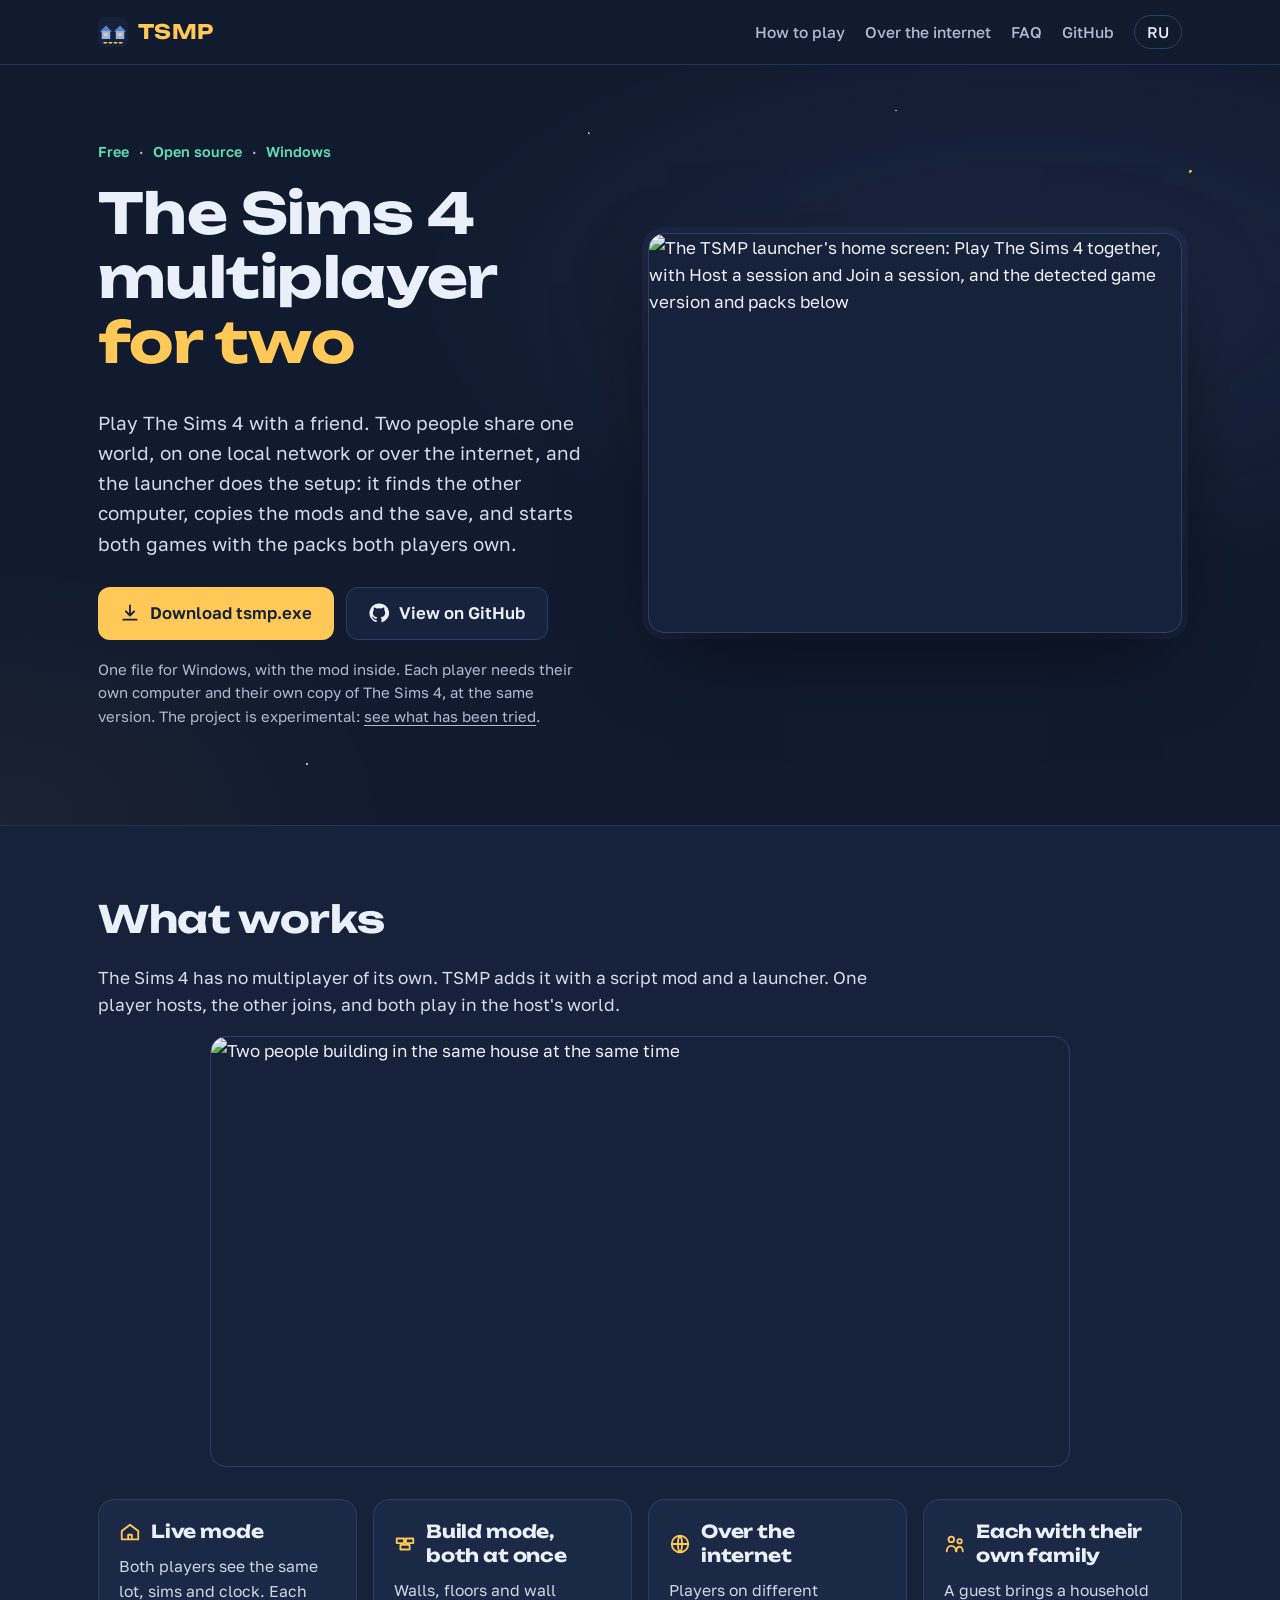
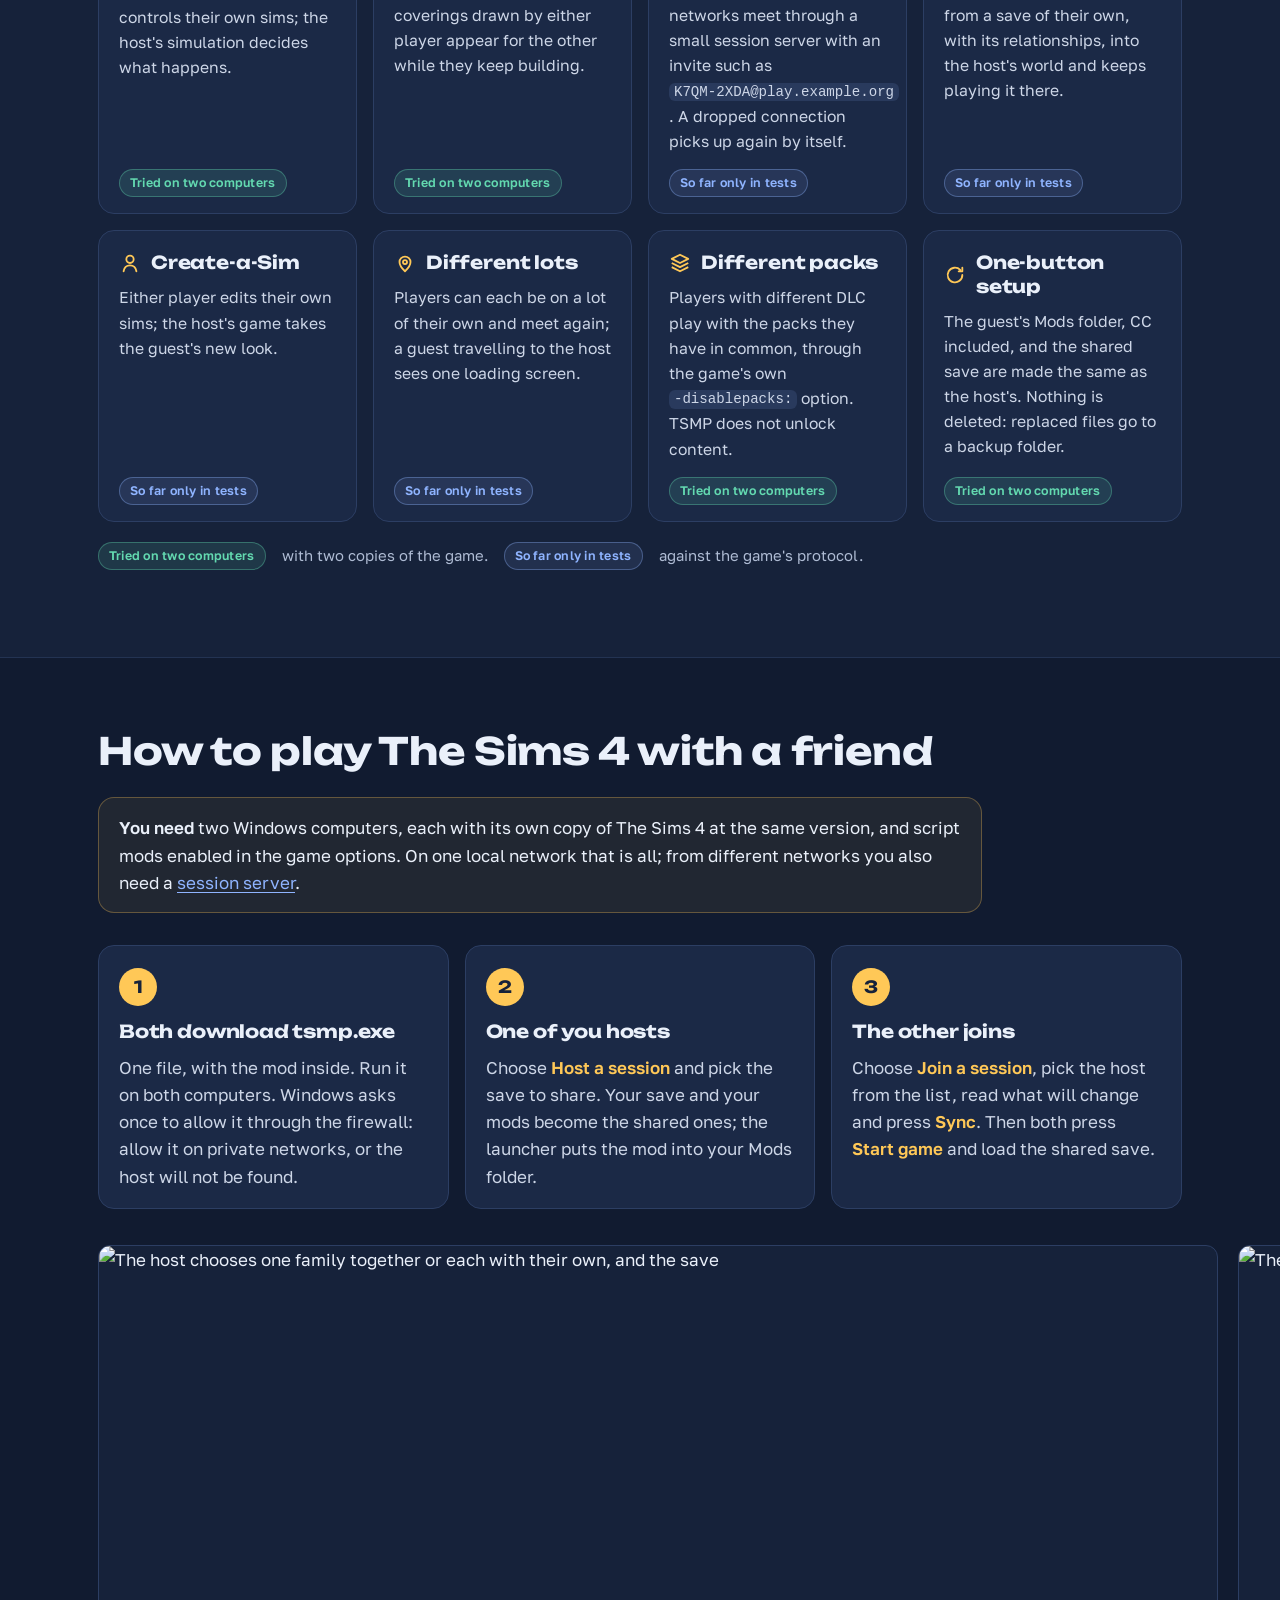
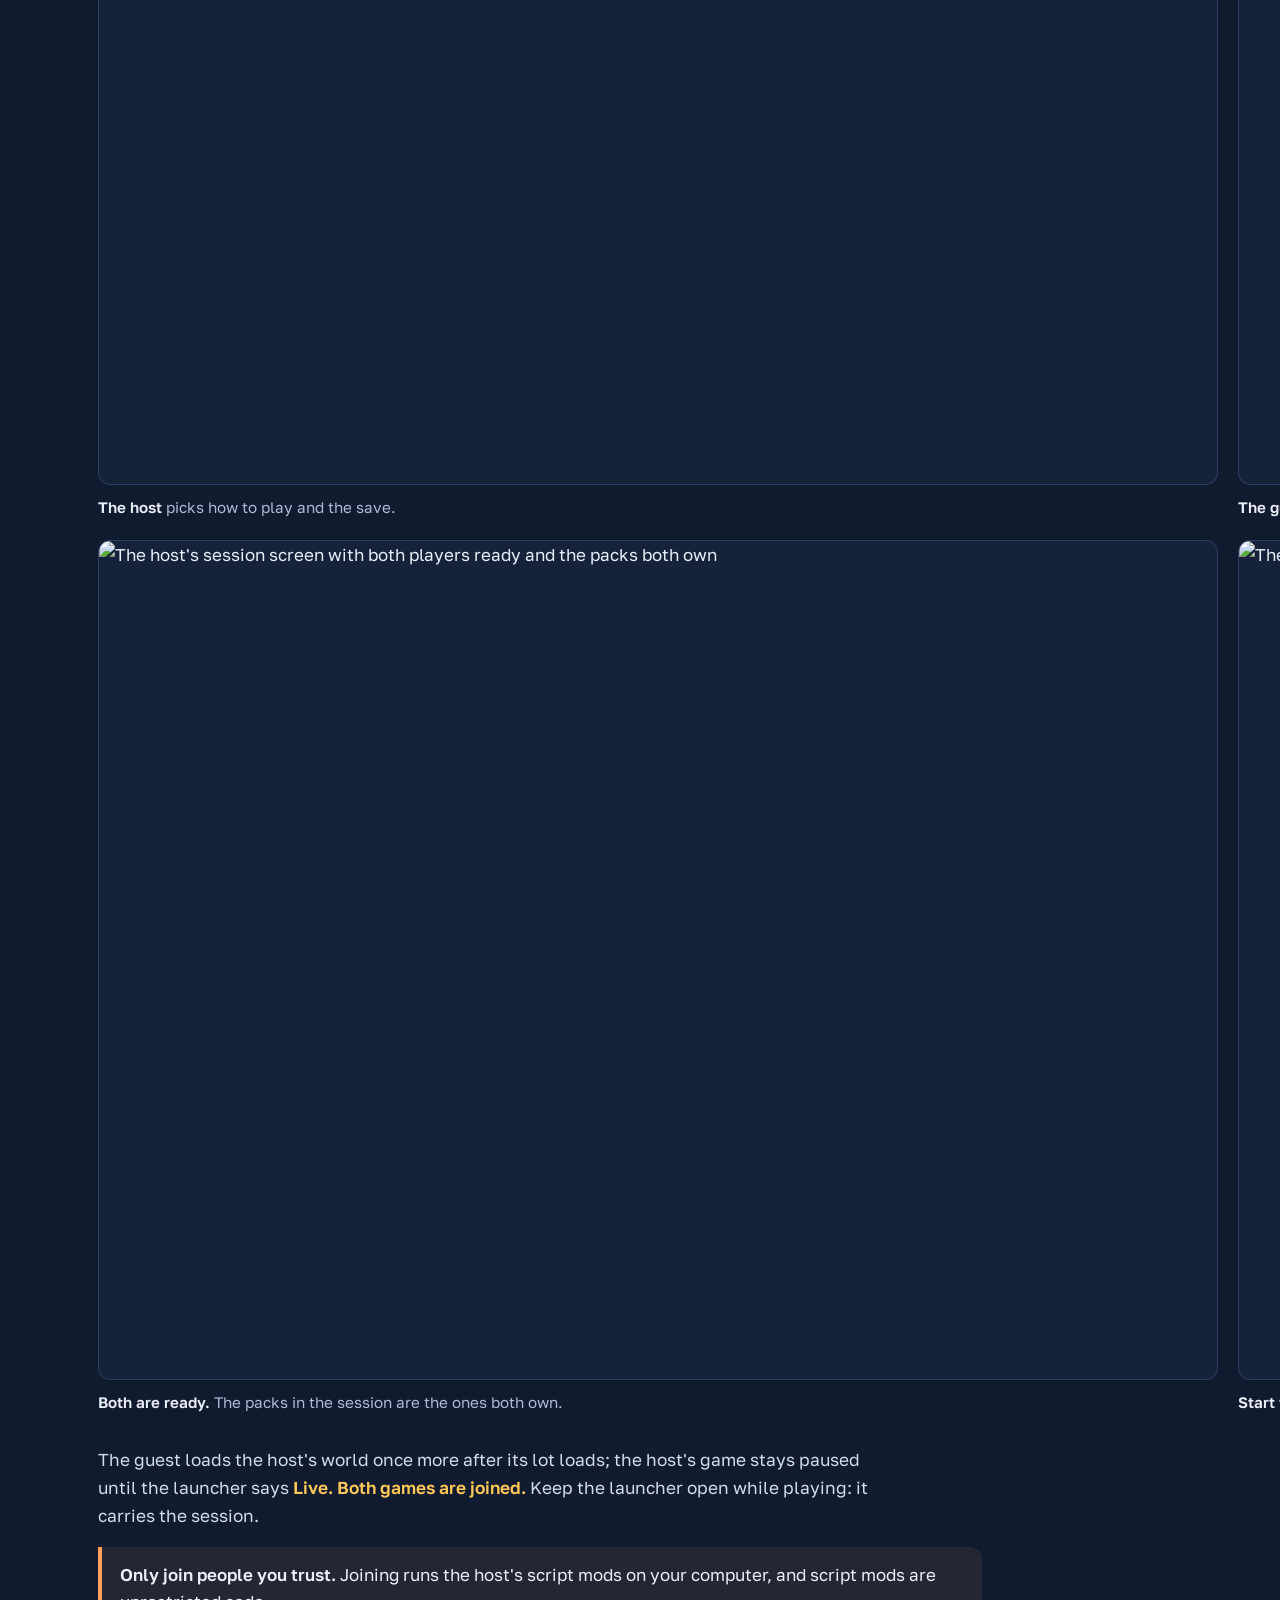
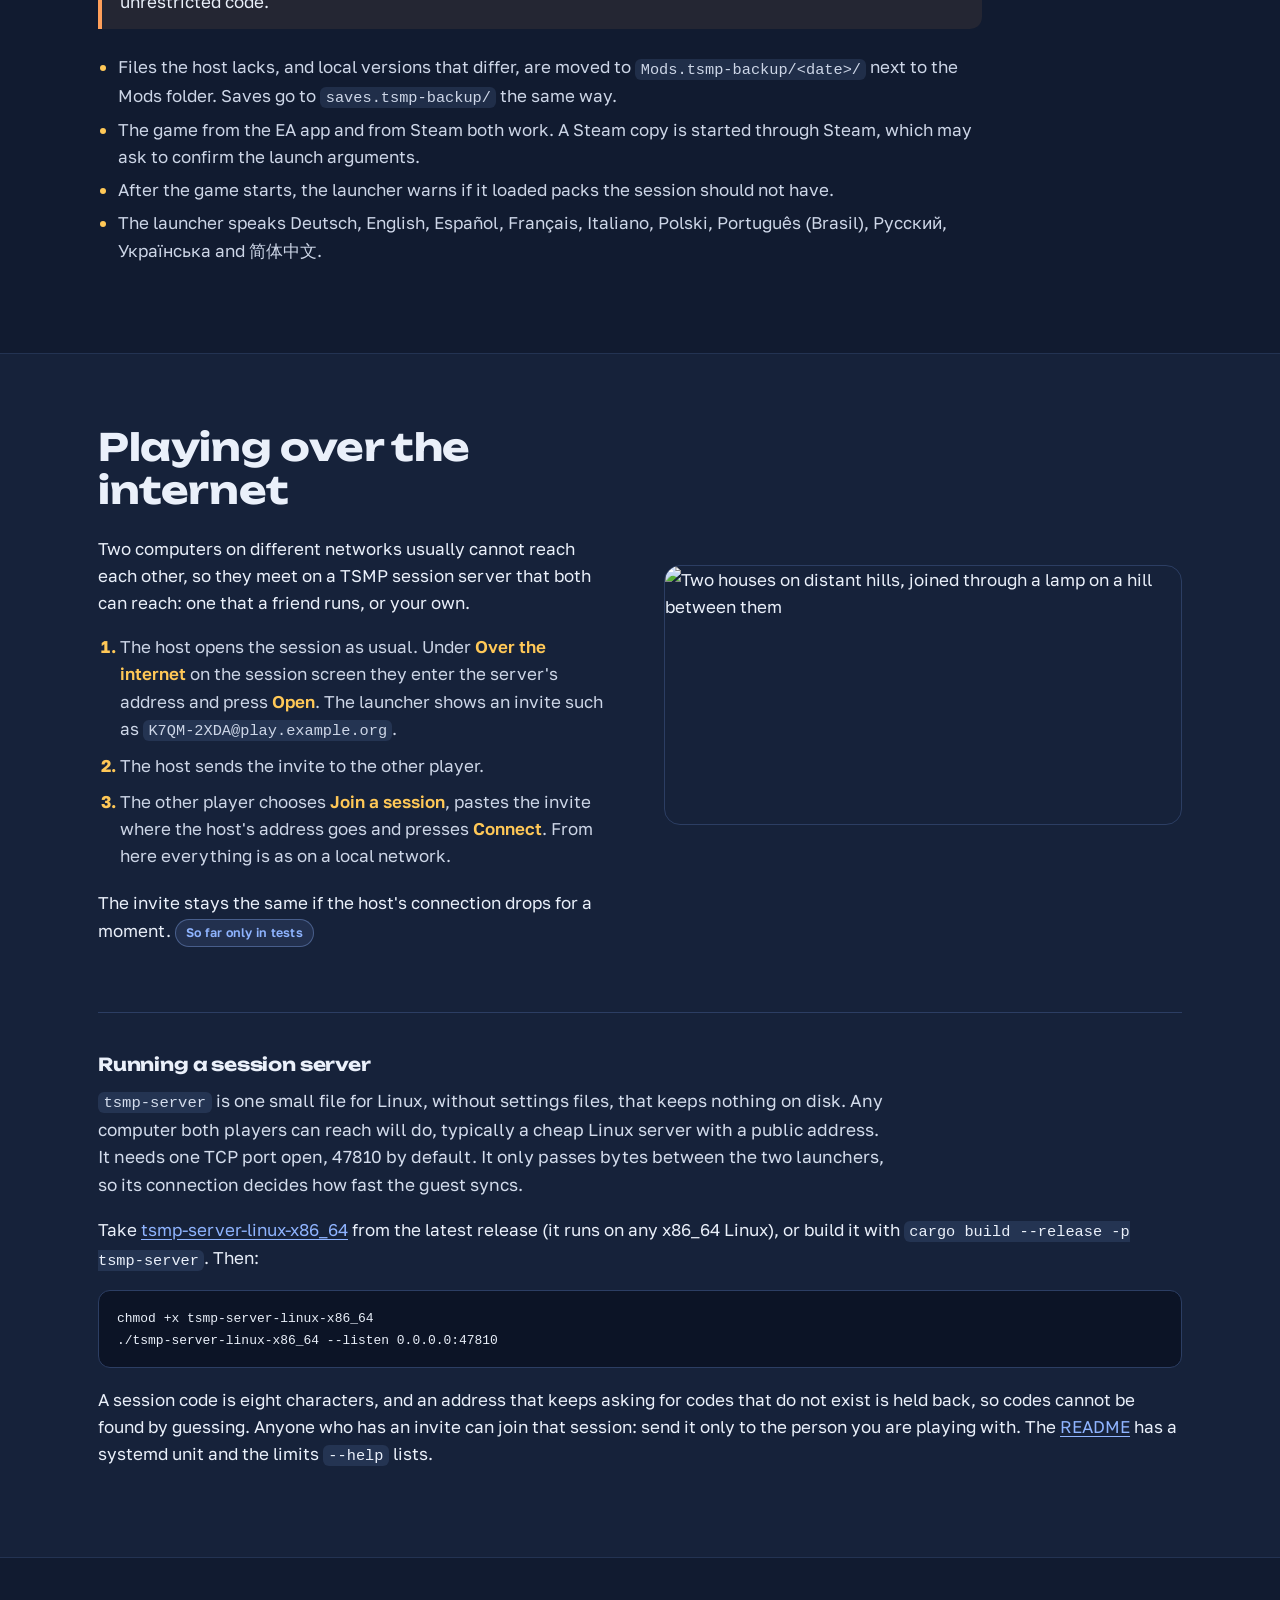
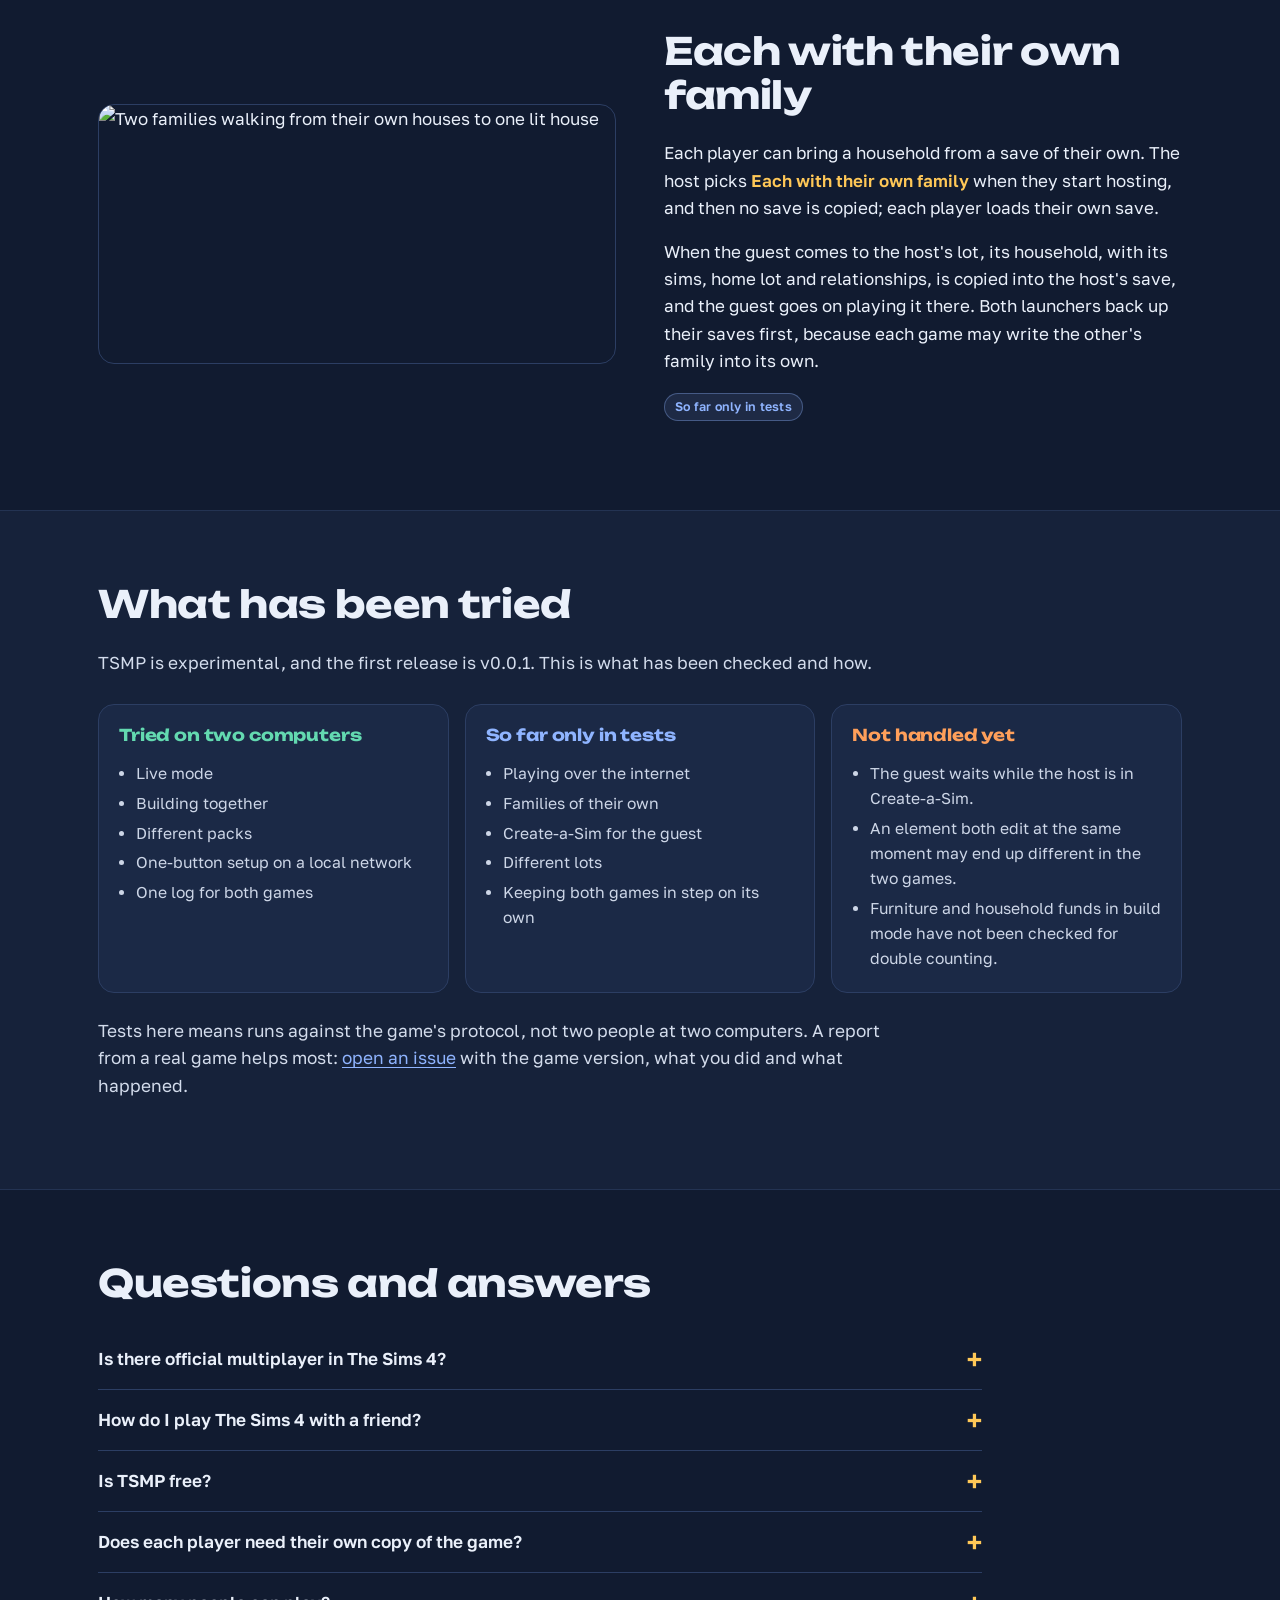
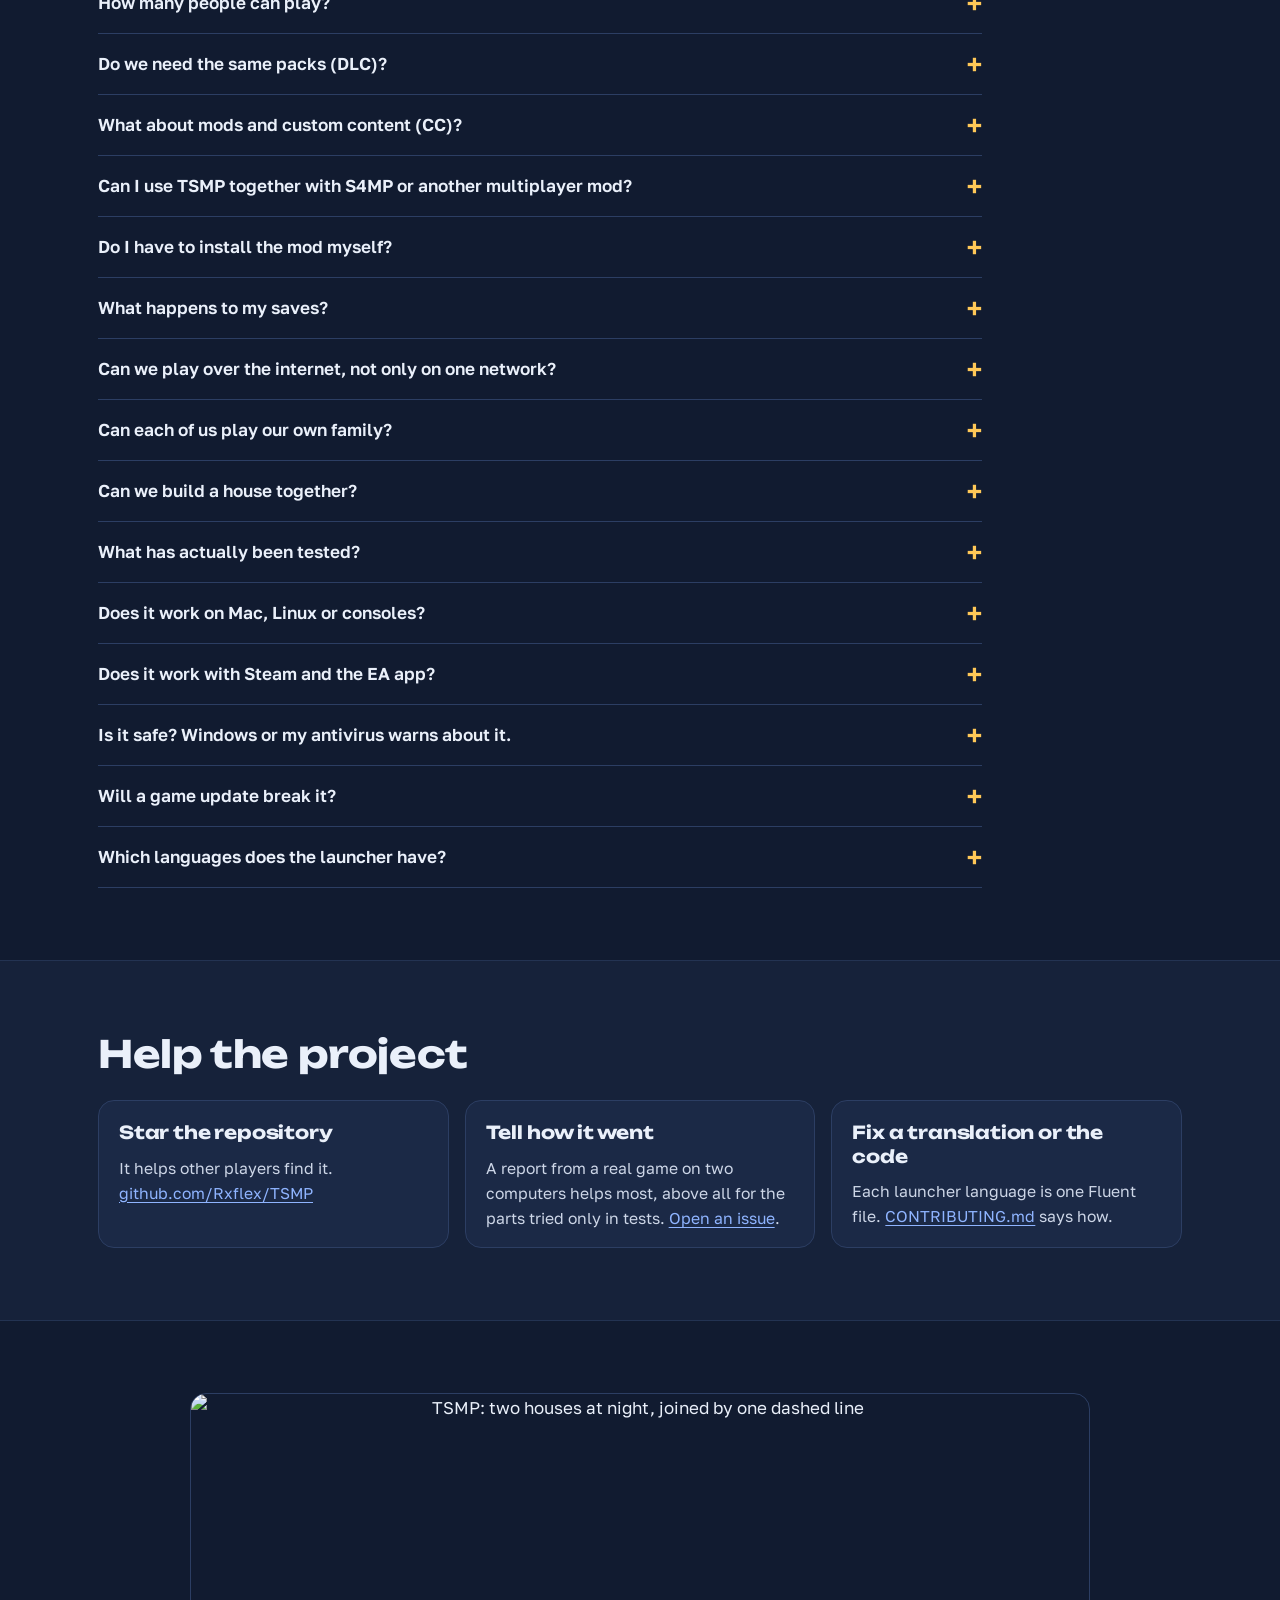
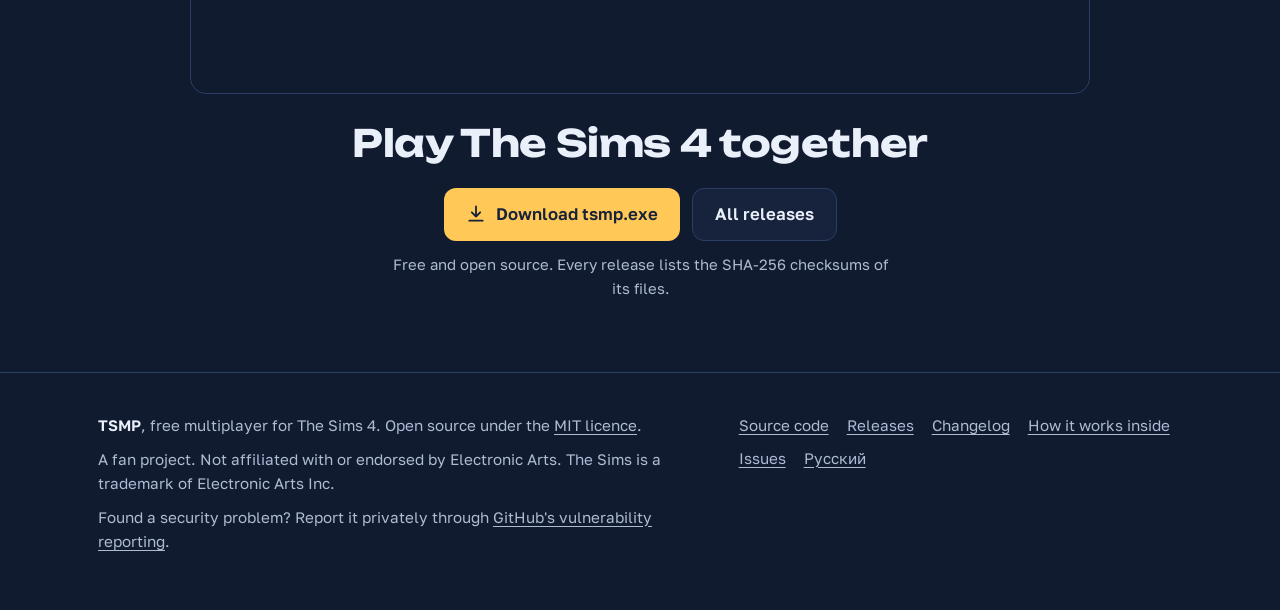
==== site/index.html @ ccfcac45 "Present the project to people looking for multiplayer in The Sims 4 The READMEs lead with what TSMP " ====
<!doctype html>
<html lang="en">
<head>
<meta charset="utf-8">
<meta name="viewport" content="width=device-width, initial-scale=1">
<title>TSMP: free The Sims 4 multiplayer mod for two players</title>
<meta name="description" content="Play The Sims 4 with a friend on a local network or over the internet. Free, open-source multiplayer mod with a Windows launcher that syncs mods, CC, the save and packs.">
<link rel="canonical" href="https://rxflex.github.io/TSMP/">
<link rel="alternate" hreflang="en" href="https://rxflex.github.io/TSMP/">
<link rel="alternate" hreflang="ru" href="https://rxflex.github.io/TSMP/ru/">
<link rel="alternate" hreflang="x-default" href="https://rxflex.github.io/TSMP/">
<meta name="theme-color" content="#16223a">
<meta name="color-scheme" content="dark">
<link rel="icon" href="favicon.svg" type="image/svg+xml">

<meta property="og:type" content="website">
<meta property="og:site_name" content="TSMP">
<meta property="og:title" content="TSMP: The Sims 4 multiplayer for two players">
<meta property="og:description" content="Free, open-source multiplayer for The Sims 4. Two people share one world, on a local network or over the internet, and the launcher does the setup.">
<meta property="og:url" content="https://rxflex.github.io/TSMP/">
<meta property="og:image" content="https://rxflex.github.io/TSMP/assets/social-preview.jpg">
<meta property="og:image:width" content="1280">
<meta property="og:image:height" content="640">
<meta property="og:image:alt" content="TSMP, multiplayer for The Sims 4: two houses at night, joined by one line">
<meta property="og:locale" content="en_US">
<meta property="og:locale:alternate" content="ru_RU">
<meta name="twitter:card" content="summary_large_image">
<meta name="twitter:title" content="TSMP: The Sims 4 multiplayer for two players">
<meta name="twitter:description" content="Free, open-source multiplayer for The Sims 4. Two people share one world, on a local network or over the internet, and the launcher does the setup.">
<meta name="twitter:image" content="https://rxflex.github.io/TSMP/assets/social-preview.jpg">
<meta name="twitter:image:alt" content="TSMP, multiplayer for The Sims 4: two houses at night, joined by one line">

<link rel="preconnect" href="https://fonts.googleapis.com">
<link rel="preconnect" href="https://fonts.gstatic.com" crossorigin>
<link rel="stylesheet" href="https://fonts.googleapis.com/css2?family=Golos+Text:wght@400;500;600&family=Unbounded:wght@600;700&display=swap">

<script type="application/ld+json">
{
  "@context": "https://schema.org",
  "@type": "SoftwareApplication",
  "name": "TSMP",
  "alternateName": "TSMP: The Sims 4 multiplayer",
  "description": "Free, open-source multiplayer mod for The Sims 4. Two players share one world, on a local network or over the internet; a Windows launcher finds the other computer, copies the mods and the save, and starts both games with the packs both players own.",
  "url": "https://rxflex.github.io/TSMP/",
  "downloadUrl": "https://github.com/Rxflex/TSMP/releases/latest/download/tsmp.exe",
  "installUrl": "https://github.com/Rxflex/TSMP/releases/latest/download/tsmp.exe",
  "image": "https://rxflex.github.io/TSMP/assets/social-preview.jpg",
  "screenshot": "https://rxflex.github.io/TSMP/assets/screens/en-home.png",
  "operatingSystem": "Windows",
  "applicationCategory": "GameApplication",
  "applicationSubCategory": "Game mod",
  "inLanguage": ["de", "en", "es", "fr", "it", "pl", "pt-BR", "ru", "uk", "zh-CN"],
  "isAccessibleForFree": true,
  "license": "https://github.com/Rxflex/TSMP/blob/HEAD/LICENSE",
  "offers": {
    "@type": "Offer",
    "price": "0",
    "priceCurrency": "USD"
  },
  "sameAs": ["https://github.com/Rxflex/TSMP"]
}
</script>
<script type="application/ld+json">
{
  "@context": "https://schema.org",
  "@type": "FAQPage",
  "mainEntity": [
    {"@type": "Question", "name": "Is there official multiplayer in The Sims 4?", "acceptedAnswer": {"@type": "Answer", "text": "No. The game has no multiplayer of its own. TSMP is a fan project that adds it with a script mod and a launcher. It is not affiliated with or endorsed by Electronic Arts."}},
    {"@type": "Question", "name": "How do I play The Sims 4 with a friend?", "acceptedAnswer": {"@type": "Answer", "text": "Both players run tsmp.exe. One chooses Host a session and picks a save, the other chooses Join a session, picks the host and presses Sync, and both start the game. On one local network the host is found by itself; from different networks the host sends an invite through a session server. See How to play and Playing over the internet."}},
    {"@type": "Question", "name": "Is TSMP free?", "acceptedAnswer": {"@type": "Answer", "text": "Yes. It is open source under the MIT licence. There is no paid version and no early-access tier."}},
    {"@type": "Question", "name": "Does each player need their own copy of the game?", "acceptedAnswer": {"@type": "Answer", "text": "Yes. Each player needs their own Windows computer with their own copy of The Sims 4, at the same game version. The launcher warns when the two versions differ. The base game is free on the EA app and Steam."}},
    {"@type": "Question", "name": "How many people can play?", "acceptedAnswer": {"@type": "Answer", "text": "Two: one host and one guest."}},
    {"@type": "Question", "name": "Do we need the same packs (DLC)?", "acceptedAnswer": {"@type": "Answer", "text": "No. Players with different packs play with the packs they have in common: the launcher starts both games with the game's own -disablepacks: option and warns if a game loaded packs the session should not have. TSMP does not unlock content you do not own."}},
    {"@type": "Question", "name": "What about mods and custom content (CC)?", "acceptedAnswer": {"@type": "Answer", "text": "The host's Mods folder is the shared one. When the guest presses Sync, their Mods folder is made the same as the host's, CC included, and they see what will change first. Nothing is deleted: files the host lacks, and local versions that differ, are moved to Mods.tsmp-backup/<date>/ next to the Mods folder. Script mods must be allowed in the game options on both computers."}},
    {"@type": "Question", "name": "Can I use TSMP together with S4MP or another multiplayer mod?", "acceptedAnswer": {"@type": "Answer", "text": "No. They patch the same parts of the game. When you start hosting, the launcher moves the S4MP files it finds out of the Mods folder into the backup folder; nothing is deleted. Remove any other multiplayer mod first."}},
    {"@type": "Question", "name": "Do I have to install the mod myself?", "acceptedAnswer": {"@type": "Answer", "text": "No. The mod is built into tsmp.exe. The launcher puts it into the host's Mods folder when hosting starts, and the guest receives it with the sync."}},
    {"@type": "Question", "name": "What happens to my saves?", "acceptedAnswer": {"@type": "Answer", "text": "When you play one family together, the host's save is copied to the guest, and the guest's saves that would be replaced go to saves.tsmp-backup/ first. In Each with their own family no save is copied, and both launchers back up their saves before the session, because each game may write the other's family into its own."}},
    {"@type": "Question", "name": "Can we play over the internet, not only on one network?", "acceptedAnswer": {"@type": "Answer", "text": "Yes, through a TSMP session server that both players can reach: one a friend runs, or your own (tsmp-server, a small Linux program that needs one TCP port, 47810 by default). The host gets an invite such as K7QM-2XDA@play.example.org and sends it to the other player. This part is new and so far has been tried only against the game's protocol in tests."}},
    {"@type": "Question", "name": "Can each of us play our own family?", "acceptedAnswer": {"@type": "Answer", "text": "Yes. With Each with their own family, the guest brings a household from a save of their own, with its relationships, into the host's world and keeps playing it there. This is new and so far tried only in tests."}},
    {"@type": "Question", "name": "Can we build a house together?", "acceptedAnswer": {"@type": "Answer", "text": "Yes, on a game version whose addresses are in the repository (now 1.129.39.1030); the launcher's home screen says whether building together is ready for yours. In build mode, walls, floors and wall coverings drawn by either player appear for the other while both keep building. This was tried on two computers. Furniture and household funds in build mode have not yet been checked for double counting, and an element both edit at the same moment may end up different in the two games."}},
    {"@type": "Question", "name": "What has actually been tested?", "acceptedAnswer": {"@type": "Answer", "text": "Tried with two computers and two copies of the game: live mode, building together, different packs and the one-button setup on a local network. So far only in tests against the game's protocol: playing over the internet, families of their own, Create-a-Sim for the guest and different lots. The project is experimental; reports from your games are welcome."}},
    {"@type": "Question", "name": "Does it work on Mac, Linux or consoles?", "acceptedAnswer": {"@type": "Answer", "text": "No. The launcher and the mod are for The Sims 4 on Windows only. Only the optional session server runs on Linux."}},
    {"@type": "Question", "name": "Does it work with Steam and the EA app?", "acceptedAnswer": {"@type": "Answer", "text": "Yes. The launcher finds the game installed by either. A Steam copy is started through Steam, which may ask you to confirm the launch arguments."}},
    {"@type": "Question", "name": "Is it safe? Windows or my antivirus warns about it.", "acceptedAnswer": {"@type": "Answer", "text": "The code is open, and every release lists the SHA-256 checksums of its files. The release files are not code-signed, so Windows may warn the first time; you can also build everything from source. Windows asks once to allow tsmp.exe through the firewall: allow it on private networks, or the host will not be found. Joining runs the host's script mods on your computer, and script mods are unrestricted code. Only join people you trust."}},
    {"@type": "Question", "name": "Will a game update break it?", "acceptedAnswer": {"@type": "Answer", "text": "It can. Building together depends on addresses inside the game that change between builds. The mod checks the build before it touches anything: on a build it does not know, build mode sync switches itself off and the rest keeps working. Once the addresses for a new version are added to the repository, the launcher downloads them by itself, and it updates itself from the project's GitHub releases. Set the environment variable TSMP_NO_UPDATE to switch the self-update off."}},
    {"@type": "Question", "name": "Which languages does the launcher have?", "acceptedAnswer": {"@type": "Answer", "text": "Deutsch, English, Español, Français, Italiano, Polski, Português (Brasil), Русский, Українська and 简体中文. Most translations have not yet been checked by native speakers; corrections are welcome."}}
  ]
}
</script>

<style>
:root{
  --bg:#111b30;--bg-2:#16223a;--card:#1b2946;--card-2:#203153;--line:#2c3e63;
  --text:#eaf0fa;--muted:#aebbd3;--yellow:#ffc857;--blue:#8fb4ff;--mint:#63d9b0;--orange:#ff9f5a;
  --ink:#16223a;--radius:16px;
  --head:"Unbounded","Golos Text",system-ui,sans-serif;
  --body:"Golos Text",system-ui,-apple-system,"Segoe UI",Roboto,Arial,sans-serif;
  --mono:ui-monospace,"Cascadia Mono","SFMono-Regular",Consolas,"Liberation Mono",monospace;
}
*,*::before,*::after{box-sizing:border-box}
html{-webkit-text-size-adjust:100%;scroll-behavior:smooth}
@media (prefers-reduced-motion:reduce){html{scroll-behavior:auto}}
body{margin:0;background:var(--bg);color:var(--text);font:400 1.0625rem/1.6 var(--body);overflow-wrap:break-word}
img{max-width:100%;height:auto;display:block}
a{color:var(--blue);text-underline-offset:3px}
a:hover{color:var(--yellow)}
:focus-visible{outline:3px solid var(--yellow);outline-offset:3px;border-radius:6px}
h1,h2,h3{font-family:var(--head);font-weight:700;line-height:1.15;letter-spacing:-.01em;margin:0 0 .6em}
h1{font-size:clamp(2rem,5.2vw,3.5rem)}
h2{font-size:clamp(1.55rem,3.4vw,2.35rem)}
h3{font-size:1.12rem;line-height:1.3}
p{margin:0 0 1em}
code{font-family:var(--mono);font-size:.9em;background:rgba(143,180,255,.12);padding:.1em .35em;border-radius:6px;white-space:nowrap}
pre{font-family:var(--mono);font-size:.9rem;line-height:1.55;background:#0c1426;border:1px solid var(--line);border-radius:12px;padding:16px 18px;margin:0 0 1.2em;overflow-x:auto}
pre code{background:none;padding:0;white-space:pre}
code.long{white-space:normal}
.wrap{max-width:1140px;margin:0 auto;padding:0 16px}
@media (min-width:720px){.wrap{padding:0 28px}}
.skip{position:absolute;left:-9999px;top:8px;background:var(--yellow);color:var(--ink);padding:8px 14px;border-radius:8px;z-index:10}
.skip:focus{left:8px}

/* header */
.top{border-bottom:1px solid rgba(44,62,99,.7)}
.top .wrap{display:flex;align-items:center;justify-content:space-between;gap:16px;min-height:64px}
.logo{display:flex;align-items:center;gap:10px;font-family:var(--head);font-weight:700;font-size:1.25rem;color:var(--yellow);text-decoration:none;letter-spacing:.02em}
.logo img{width:30px;height:30px}
.nav{display:flex;align-items:center;gap:6px 20px;flex-wrap:wrap;justify-content:flex-end}
.nav a{color:var(--muted);text-decoration:none;font-weight:500;font-size:.97rem}
.nav a:hover{color:var(--text)}
.nav .lang{color:var(--text);border:1px solid var(--line);border-radius:999px;padding:4px 12px}
.nav .lang:hover{border-color:var(--yellow);color:var(--yellow)}
@media (max-width:820px){.nav .opt{display:none}}

/* hero */
.hero{position:relative;padding:48px 0 72px;overflow:hidden}
.hero::before{content:"";position:absolute;inset:0;pointer-events:none;opacity:.8;background:
  radial-gradient(900px 420px at 80% 30%,rgba(143,180,255,.10),transparent 70%),
  radial-gradient(600px 400px at 0% 100%,rgba(255,200,87,.06),transparent 70%)}
@media (min-width:980px){.hero::before{background:
  radial-gradient(2px 2px at 8% 18%,var(--yellow) 50%,transparent 51%),
  radial-gradient(2px 2px at 46% 9%,#cfd9ee 50%,transparent 51%),
  radial-gradient(3px 3px at 93% 14%,var(--yellow) 50%,transparent 51%),
  radial-gradient(2px 2px at 70% 6%,#cfd9ee 50%,transparent 51%),
  radial-gradient(2px 2px at 24% 92%,#cfd9ee 50%,transparent 51%),
  radial-gradient(900px 420px at 80% 30%,rgba(143,180,255,.10),transparent 70%),
  radial-gradient(600px 400px at 0% 100%,rgba(255,200,87,.06),transparent 70%)}}
.hero .wrap{position:relative;display:grid;gap:40px;align-items:center}
@media (min-width:980px){.hero .wrap{grid-template-columns:1fr 1.08fr;gap:56px}.hero{padding:72px 0 96px}}
.eyebrow{display:inline-flex;flex-wrap:wrap;gap:6px 10px;align-items:center;font-size:.9rem;font-weight:600;color:var(--mint);margin:0 0 18px}
.eyebrow span+span::before{content:"·";margin-right:10px;color:var(--muted)}
.hero h1 em{font-style:normal;color:var(--yellow);white-space:nowrap}
html[lang="ru"] .hero h1{font-size:clamp(1.9rem,4.6vw,3.05rem)}
.lead{font-size:1.18rem;color:#d3dcec;max-width:36em}
.cta{display:flex;flex-wrap:wrap;gap:12px;margin:28px 0 18px}
.btn{display:inline-flex;align-items:center;justify-content:center;gap:10px;min-height:52px;padding:12px 22px;border-radius:12px;font-weight:600;font-size:1.05rem;text-decoration:none;transition:transform .15s ease,background .15s ease,border-color .15s ease}
.btn svg{width:20px;height:20px;flex:none}
@media (max-width:480px){.cta .btn{flex:1 1 100%}}
.btn-main{background:var(--yellow);color:var(--ink)}
.btn-main:hover{background:#ffd47a;color:var(--ink);transform:translateY(-1px)}
.btn-alt{border:1px solid var(--line);color:var(--text);background:rgba(27,41,70,.6)}
.btn-alt:hover{border-color:var(--blue);color:var(--text)}
.fine{font-size:.93rem;color:var(--muted);max-width:34em;margin:0}
.fine a{color:var(--muted)}
.shot{margin:0;border-radius:var(--radius);overflow:hidden;border:1px solid var(--line);background:var(--bg-2);box-shadow:0 30px 80px -20px rgba(0,0,0,.6),0 0 0 6px rgba(143,180,255,.05)}

/* sections */
section{padding:72px 0;scroll-margin-top:12px}
section.alt{background:var(--bg-2);border-top:1px solid rgba(44,62,99,.6);border-bottom:1px solid rgba(44,62,99,.6)}
.intro{max-width:46em;color:#d3dcec;font-size:1.08rem}
.art{border-radius:var(--radius);border:1px solid var(--line);margin:0 0 32px;width:100%}
.art.wide{max-width:860px;margin:0 auto 32px}

.grid{display:grid;gap:16px;grid-template-columns:repeat(auto-fill,minmax(250px,1fr));margin-top:28px}
.card{background:var(--card);border:1px solid var(--line);border-radius:var(--radius);padding:20px 20px 16px;display:flex;flex-direction:column}
.card h3{display:flex;align-items:center;gap:10px}
.card h3 svg{width:22px;height:22px;flex:none;color:var(--yellow)}
.card p{color:#cdd6e7;font-size:.98rem}
.card .tag{margin-top:auto;align-self:flex-start}
.tag{display:inline-block;font-size:.78rem;font-weight:600;letter-spacing:.02em;padding:3px 10px;border-radius:999px;white-space:nowrap}
.tag.ok{color:var(--mint);background:rgba(99,217,176,.12);border:1px solid rgba(99,217,176,.35)}
.tag.test{color:var(--blue);background:rgba(143,180,255,.10);border:1px solid rgba(143,180,255,.35)}
.legend{display:flex;flex-wrap:wrap;gap:8px 16px;align-items:center;margin-top:20px;font-size:.93rem;color:var(--muted)}

.need{background:rgba(255,200,87,.07);border:1px solid rgba(255,200,87,.3);border-radius:var(--radius);padding:16px 20px;margin:24px 0 32px;max-width:52em}
.need p{margin:0}
.steps{list-style:none;padding:0;margin:0 0 36px;display:grid;gap:16px;counter-reset:s}
@media (min-width:880px){.steps{grid-template-columns:repeat(3,1fr)}}
.steps li{counter-increment:s;background:var(--card);border:1px solid var(--line);border-radius:var(--radius);padding:22px 20px 18px}
.steps li::before{content:counter(s);display:inline-grid;place-items:center;width:38px;height:38px;border-radius:50%;background:var(--yellow);color:var(--ink);font:700 1.05rem var(--head);margin-bottom:14px}
.steps p{color:#cdd6e7;margin:0}
b,strong{font-weight:600;color:var(--text)}
.ui{color:var(--yellow);font-weight:600}

.gallery{display:grid;gap:20px;grid-template-columns:1fr;margin:0 0 32px}
@media (min-width:720px){.gallery{grid-template-columns:1fr 1fr}}
.gallery figure{margin:0}
.gallery img{border-radius:12px;border:1px solid var(--line);background:var(--bg-2)}
.gallery figcaption{font-size:.95rem;color:var(--muted);margin-top:10px}

.note{border-left:4px solid var(--orange);background:rgba(255,159,90,.08);border-radius:0 12px 12px 0;padding:14px 18px;margin:0 0 24px;max-width:52em}
.note p{margin:0}
.list{padding-left:1.2em;margin:0 0 1em;max-width:52em;color:#cdd6e7}
.list li{margin:.35em 0}
.list li::marker{color:var(--yellow)}

.split{display:grid;gap:32px;align-items:center}
@media (min-width:900px){.split{grid-template-columns:1fr 1fr;gap:48px}}
.split .art{margin:0}
ol.plain{padding-left:1.3em;margin:0 0 1.2em;color:#cdd6e7}
ol.plain li{margin:.5em 0}
ol.plain li::marker{color:var(--yellow);font-weight:700}
.sub{margin-top:48px;padding-top:40px;border-top:1px solid var(--line)}

.status{display:grid;gap:16px;margin-top:28px}
@media (min-width:880px){.status{grid-template-columns:repeat(3,1fr)}}
.status .card h3{font-size:1.02rem}
.status ul{margin:0;padding-left:1.1em;color:#cdd6e7;font-size:.98rem}
.status li{margin:.3em 0}
.status .ok h3{color:var(--mint)}
.status .test h3{color:var(--blue)}
.status .todo h3{color:var(--orange)}

.faq{max-width:52em;margin-top:24px}
.faq details{border-bottom:1px solid var(--line)}
.faq summary{list-style:none;cursor:pointer;display:flex;justify-content:space-between;gap:16px;align-items:center;padding:18px 0}
.faq summary::-webkit-details-marker{display:none}
.faq summary h3{margin:0;font-family:var(--body);font-weight:600;font-size:1.08rem;letter-spacing:0}
.faq summary::after{content:"+";font:600 1.5rem/1 var(--head);color:var(--yellow);flex:none;transition:transform .15s ease}
.faq details[open] summary::after{transform:rotate(45deg)}
.faq .a{padding:0 0 18px;color:#cdd6e7}
.faq .a p:last-child{margin-bottom:0}

.help{display:grid;gap:16px;grid-template-columns:repeat(auto-fit,minmax(240px,1fr));margin-top:24px}
.final{text-align:center}
.final .art{max-width:900px;margin:0 auto 28px}
.final .cta{justify-content:center;margin:0 0 12px}
.final .fine{margin:0 auto}
.help .card p{margin-bottom:0}

footer{border-top:1px solid var(--line);padding:40px 0 48px;color:var(--muted);font-size:.95rem}
footer .wrap{display:grid;gap:20px}
@media (min-width:820px){footer .wrap{grid-template-columns:1.4fr 1fr}}
footer p{margin:0 0 .6em}
footer nav{display:flex;flex-wrap:wrap;gap:8px 18px;align-content:flex-start}
footer a{color:var(--muted)}
footer a:hover{color:var(--yellow)}
</style>
</head>
<body>
<a class="skip" href="#main">Skip to content</a>

<header class="top">
  <div class="wrap">
    <a class="logo" href="./" aria-label="TSMP home"><img src="favicon.svg" alt="" width="30" height="30">TSMP</a>
    <nav class="nav" aria-label="Main">
      <a class="opt" href="#playing">How to play</a>
      <a class="opt" href="#playing-over-the-internet">Over the internet</a>
      <a class="opt" href="#faq">FAQ</a>
      <a href="https://github.com/Rxflex/TSMP">GitHub</a>
      <a class="lang" href="ru/" hreflang="ru" lang="ru" title="Русская версия">RU</a>
    </nav>
  </div>
</header>

<main id="main">
<div class="hero">
  <div class="wrap">
    <div>
      <p class="eyebrow"><span>Free</span><span>Open source</span><span>Windows</span></p>
      <h1>The&nbsp;Sims&nbsp;4 multiplayer <em>for two</em></h1>
      <p class="lead">Play The&nbsp;Sims&nbsp;4 with a friend. Two people share one world, on one local network or over the internet, and the launcher does the setup: it finds the other computer, copies the mods and the save, and starts both games with the packs both players own.</p>
      <div class="cta">
        <a class="btn btn-main" href="https://github.com/Rxflex/TSMP/releases/latest/download/tsmp.exe">
          <svg viewBox="0 0 24 24" fill="none" stroke="currentColor" stroke-width="2.2" stroke-linecap="round" stroke-linejoin="round" aria-hidden="true"><path d="M12 3v12m0 0-5-5m5 5 5-5M4 20h16"/></svg>
          Download tsmp.exe
        </a>
        <a class="btn btn-alt" href="https://github.com/Rxflex/TSMP">
          <svg viewBox="0 0 24 24" fill="currentColor" aria-hidden="true"><path d="M12 .5a11.5 11.5 0 0 0-3.64 22.41c.58.1.79-.25.79-.56v-2c-3.2.7-3.88-1.37-3.88-1.37-.52-1.33-1.28-1.69-1.28-1.69-1.05-.71.08-.7.08-.7 1.16.08 1.77 1.19 1.77 1.19 1.03 1.77 2.7 1.26 3.36.96.1-.75.4-1.26.73-1.55-2.55-.29-5.24-1.28-5.24-5.68 0-1.26.45-2.28 1.19-3.09-.12-.29-.52-1.46.11-3.05 0 0 .97-.31 3.17 1.18a11 11 0 0 1 5.77 0c2.2-1.49 3.17-1.18 3.17-1.18.63 1.59.23 2.76.11 3.05.74.81 1.19 1.83 1.19 3.09 0 4.41-2.69 5.38-5.26 5.67.41.36.78 1.06.78 2.14v3.17c0 .31.21.67.8.56A11.5 11.5 0 0 0 12 .5Z"/></svg>
          View on GitHub
        </a>
      </div>
      <p class="fine">One file for Windows, with the mod inside. Each player needs their own computer and their own copy of The&nbsp;Sims&nbsp;4, at the same version. The project is experimental: <a href="#status">see what has been tried</a>.</p>
    </div>
    <figure class="shot">
      <img src="assets/screens/en-home.png" width="1120" height="840" fetchpriority="high" alt="The TSMP launcher's home screen: Play The Sims 4 together, with Host a session and Join a session, and the detected game version and packs below">
    </figure>
  </div>
</div>

<section id="what-works" class="alt" aria-labelledby="what-works-h">
  <div class="wrap">
    <h2 id="what-works-h">What works</h2>
    <p class="intro">The&nbsp;Sims&nbsp;4 has no multiplayer of its own. TSMP adds it with a script mod and a launcher. One player hosts, the other joins, and both play in the host's world.</p>
    <img class="art wide" src="assets/together.jpg" width="1400" height="700" loading="lazy" alt="Two people building in the same house at the same time">
    <div class="grid">
      <article class="card">
        <h3><svg viewBox="0 0 24 24" fill="none" stroke="currentColor" stroke-width="2" stroke-linejoin="round" aria-hidden="true"><path d="M3 11 12 4l9 7v9H3z"/><path d="M10 20v-5h4v5"/></svg>Live mode</h3>
        <p>Both players see the same lot, sims and clock. Each controls their own sims; the host's simulation decides what happens.</p>
        <span class="tag ok">Tried on two computers</span>
      </article>
      <article class="card">
        <h3><svg viewBox="0 0 24 24" fill="none" stroke="currentColor" stroke-width="2" stroke-linejoin="round" aria-hidden="true"><path d="M3 6h8v5H3zM13 6h8v5h-8zM7 13h10v5H7z"/></svg>Build mode, both at once</h3>
        <p>Walls, floors and wall coverings drawn by either player appear for the other while they keep building.</p>
        <span class="tag ok">Tried on two computers</span>
      </article>
      <article class="card">
        <h3><svg viewBox="0 0 24 24" fill="none" stroke="currentColor" stroke-width="2" aria-hidden="true"><circle cx="12" cy="12" r="9"/><path d="M3 12h18M12 3c3 3.2 3 14.8 0 18M12 3c-3 3.2-3 14.8 0 18"/></svg>Over the internet</h3>
        <p>Players on different networks meet through a small session server with an invite such as <code>K7QM-2XDA@play.example.org</code>. A dropped connection picks up again by itself.</p>
        <span class="tag test">So far only in tests</span>
      </article>
      <article class="card">
        <h3><svg viewBox="0 0 24 24" fill="none" stroke="currentColor" stroke-width="2" stroke-linecap="round" aria-hidden="true"><circle cx="8" cy="7" r="3"/><circle cx="17" cy="9" r="2.4"/><path d="M3 20c0-3.3 2.2-6 5-6s5 2.7 5 6M13.5 20c.2-2.8 1.6-5 3.5-5s3.5 2.2 3.5 5"/></svg>Each with their own family</h3>
        <p>A guest brings a household from a save of their own, with its relationships, into the host's world and keeps playing it there.</p>
        <span class="tag test">So far only in tests</span>
      </article>
      <article class="card">
        <h3><svg viewBox="0 0 24 24" fill="none" stroke="currentColor" stroke-width="2" stroke-linecap="round" aria-hidden="true"><circle cx="12" cy="8" r="4"/><path d="M5 21c.6-4 3.3-6.5 7-6.5s6.4 2.5 7 6.5"/></svg>Create-a-Sim</h3>
        <p>Either player edits their own sims; the host's game takes the guest's new look.</p>
        <span class="tag test">So far only in tests</span>
      </article>
      <article class="card">
        <h3><svg viewBox="0 0 24 24" fill="none" stroke="currentColor" stroke-width="2" stroke-linecap="round" stroke-linejoin="round" aria-hidden="true"><path d="M12 21s-6-5.3-6-10a6 6 0 0 1 12 0c0 4.7-6 10-6 10z"/><circle cx="12" cy="11" r="2.2"/></svg>Different lots</h3>
        <p>Players can each be on a lot of their own and meet again; a guest travelling to the host sees one loading screen.</p>
        <span class="tag test">So far only in tests</span>
      </article>
      <article class="card">
        <h3><svg viewBox="0 0 24 24" fill="none" stroke="currentColor" stroke-width="2" stroke-linejoin="round" aria-hidden="true"><path d="M12 3 3 7.5l9 4.5 9-4.5zM3 12l9 4.5 9-4.5M3 16.5 12 21l9-4.5"/></svg>Different packs</h3>
        <p>Players with different DLC play with the packs they have in common, through the game's own <code>-disablepacks:</code> option. TSMP does not unlock content.</p>
        <span class="tag ok">Tried on two computers</span>
      </article>
      <article class="card">
        <h3><svg viewBox="0 0 24 24" fill="none" stroke="currentColor" stroke-width="2" stroke-linecap="round" stroke-linejoin="round" aria-hidden="true"><path d="M20 12a8 8 0 1 1-2.3-5.6M20 4v4h-4"/></svg>One-button setup</h3>
        <p>The guest's Mods folder, CC included, and the shared save are made the same as the host's. Nothing is deleted: replaced files go to a backup folder.</p>
        <span class="tag ok">Tried on two computers</span>
      </article>
    </div>
    <p class="legend"><span class="tag ok">Tried on two computers</span> with two copies of the game. <span class="tag test">So far only in tests</span> against the game's protocol.</p>
  </div>
</section>

<section id="playing" aria-labelledby="playing-h">
  <div class="wrap">
    <h2 id="playing-h">How to play The&nbsp;Sims&nbsp;4 with a friend</h2>
    <div class="need">
      <p><b>You need</b> two Windows computers, each with its own copy of The&nbsp;Sims&nbsp;4 at the same version, and script mods enabled in the game options. On one local network that is all; from different networks you also need a <a href="#playing-over-the-internet">session server</a>.</p>
    </div>
    <ol class="steps">
      <li>
        <h3>Both download tsmp.exe</h3>
        <p>One file, with the mod inside. Run it on both computers. Windows asks once to allow it through the firewall: allow it on private networks, or the host will not be found.</p>
      </li>
      <li>
        <h3>One of you hosts</h3>
        <p>Choose <span class="ui">Host a session</span> and pick the save to share. Your save and your mods become the shared ones; the launcher puts the mod into your Mods folder.</p>
      </li>
      <li>
        <h3>The other joins</h3>
        <p>Choose <span class="ui">Join a session</span>, pick the host from the list, read what will change and press <span class="ui">Sync</span>. Then both press <span class="ui">Start game</span> and load the shared save.</p>
      </li>
    </ol>
    <div class="gallery">
      <figure>
        <img src="assets/screens/en-choose.png" width="1120" height="840" loading="lazy" alt="The host chooses one family together or each with their own, and the save">
        <figcaption><b>The host</b> picks how to play and the save.</figcaption>
      </figure>
      <figure>
        <img src="assets/screens/en-review.png" width="1120" height="840" loading="lazy" alt="The guest sees what will change in the Mods folder before syncing">
        <figcaption><b>The guest</b> sees what will change, and nothing is deleted.</figcaption>
      </figure>
      <figure>
        <img src="assets/screens/en-lobby.png" width="1120" height="840" loading="lazy" alt="The host's session screen with both players ready and the packs both own">
        <figcaption><b>Both are ready.</b> The packs in the session are the ones both own.</figcaption>
      </figure>
      <figure>
        <img src="assets/screens/en-ready.png" width="1120" height="840" loading="lazy" alt="The guest's session screen, ready to start the game">
        <figcaption><b>Start the game</b> on both computers and load the save.</figcaption>
      </figure>
    </div>
    <p class="intro">The guest loads the host's world once more after its lot loads; the host's game stays paused until the launcher says <span class="ui">Live. Both games are joined.</span> Keep the launcher open while playing: it carries the session.</p>
    <div class="note" role="note">
      <p><b>Only join people you trust.</b> Joining runs the host's script mods on your computer, and script mods are unrestricted code.</p>
    </div>
    <ul class="list">
      <li>Files the host lacks, and local versions that differ, are moved to <code>Mods.tsmp-backup/&lt;date&gt;/</code> next to the Mods folder. Saves go to <code>saves.tsmp-backup/</code> the same way.</li>
      <li>The game from the EA app and from Steam both work. A Steam copy is started through Steam, which may ask to confirm the launch arguments.</li>
      <li>After the game starts, the launcher warns if it loaded packs the session should not have.</li>
      <li>The launcher speaks Deutsch, English, Español, Français, Italiano, Polski, Português (Brasil), Русский, Українська and 简体中文.</li>
    </ul>
  </div>
</section>

<section id="playing-over-the-internet" class="alt" aria-labelledby="internet-h">
  <div class="wrap">
    <div class="split">
      <div>
        <h2 id="internet-h">Playing over the internet</h2>
        <p>Two computers on different networks usually cannot reach each other, so they meet on a TSMP session server that both can reach: one that a friend runs, or your own.</p>
        <ol class="plain">
          <li>The host opens the session as usual. Under <span class="ui">Over the internet</span> on the session screen they enter the server's address and press <span class="ui">Open</span>. The launcher shows an invite such as <code>K7QM-2XDA@play.example.org</code>.</li>
          <li>The host sends the invite to the other player.</li>
          <li>The other player chooses <span class="ui">Join a session</span>, pastes the invite where the host's address goes and presses <span class="ui">Connect</span>. From here everything is as on a local network.</li>
        </ol>
        <p>The invite stays the same if the host's connection drops for a moment. <span class="tag test">So far only in tests</span></p>
      </div>
      <img class="art" src="assets/internet.jpg" width="1400" height="700" loading="lazy" alt="Two houses on distant hills, joined through a lamp on a hill between them">
    </div>

    <div id="running-a-session-server" class="sub">
      <h3>Running a session server</h3>
      <p class="intro"><code>tsmp-server</code> is one small file for Linux, without settings files, that keeps nothing on disk. Any computer both players can reach will do, typically a cheap Linux server with a public address. It needs one TCP port open, 47810 by default. It only passes bytes between the two launchers, so its connection decides how fast the guest syncs.</p>
      <p>Take <a href="https://github.com/Rxflex/TSMP/releases/latest/download/tsmp-server-linux-x86_64">tsmp-server-linux-x86_64</a> from the latest release (it runs on any x86_64 Linux), or build it with <code class="long">cargo build --release -p tsmp-server</code>. Then:</p>
      <pre><code>chmod +x tsmp-server-linux-x86_64
./tsmp-server-linux-x86_64 --listen 0.0.0.0:47810</code></pre>
      <p>A session code is eight characters, and an address that keeps asking for codes that do not exist is held back, so codes cannot be found by guessing. Anyone who has an invite can join that session: send it only to the person you are playing with. The <a href="https://github.com/Rxflex/TSMP#running-a-session-server">README</a> has a systemd unit and the limits <code>--help</code> lists.</p>
    </div>
  </div>
</section>

<section id="each-with-their-own-family" aria-labelledby="families-h">
  <div class="wrap">
    <div class="split">
      <img class="art" src="assets/families.jpg" width="1400" height="700" loading="lazy" alt="Two families walking from their own houses to one lit house">
      <div>
        <h2 id="families-h">Each with their own family</h2>
        <p>Each player can bring a household from a save of their own. The host picks <span class="ui">Each with their own family</span> when they start hosting, and then no save is copied; each player loads their own save.</p>
        <p>When the guest comes to the host's lot, its household, with its sims, home lot and relationships, is copied into the host's save, and the guest goes on playing it there. Both launchers back up their saves first, because each game may write the other's family into its own.</p>
        <p><span class="tag test">So far only in tests</span></p>
      </div>
    </div>
  </div>
</section>

<section id="status" class="alt" aria-labelledby="status-h">
  <div class="wrap">
    <h2 id="status-h">What has been tried</h2>
    <p class="intro">TSMP is experimental, and the first release is v0.0.1. This is what has been checked and how.</p>
    <div class="status">
      <div class="card ok">
        <h3>Tried on two computers</h3>
        <ul>
          <li>Live mode</li>
          <li>Building together</li>
          <li>Different packs</li>
          <li>One-button setup on a local network</li>
          <li>One log for both games</li>
        </ul>
      </div>
      <div class="card test">
        <h3>So far only in tests</h3>
        <ul>
          <li>Playing over the internet</li>
          <li>Families of their own</li>
          <li>Create-a-Sim for the guest</li>
          <li>Different lots</li>
          <li>Keeping both games in step on its own</li>
        </ul>
      </div>
      <div class="card todo">
        <h3>Not handled yet</h3>
        <ul>
          <li>The guest waits while the host is in Create-a-Sim.</li>
          <li>An element both edit at the same moment may end up different in the two games.</li>
          <li>Furniture and household funds in build mode have not been checked for double counting.</li>
        </ul>
      </div>
    </div>
    <p class="intro" style="margin-top:24px">Tests here means runs against the game's protocol, not two people at two computers. A report from a real game helps most: <a href="https://github.com/Rxflex/TSMP/issues/new/choose">open an issue</a> with the game version, what you did and what happened.</p>
  </div>
</section>

<section id="faq" aria-labelledby="faq-h">
  <div class="wrap">
    <h2 id="faq-h">Questions and answers</h2>
    <div class="faq">
      <details>
        <summary><h3>Is there official multiplayer in The&nbsp;Sims&nbsp;4?</h3></summary>
        <div class="a"><p>No. The game has no multiplayer of its own. TSMP is a fan project that adds it with a script mod and a launcher. It is not affiliated with or endorsed by Electronic Arts.</p></div>
      </details>
      <details>
        <summary><h3>How do I play The&nbsp;Sims&nbsp;4 with a friend?</h3></summary>
        <div class="a"><p>Both players run <code>tsmp.exe</code>. One chooses <b>Host a session</b> and picks a save, the other chooses <b>Join a session</b>, picks the host and presses <b>Sync</b>, and both start the game. On one local network the host is found by itself; from different networks the host sends an invite through a session server. See <a href="#playing">How to play</a> and <a href="#playing-over-the-internet">Playing over the internet</a>.</p></div>
      </details>
      <details>
        <summary><h3>Is TSMP free?</h3></summary>
        <div class="a"><p>Yes. It is open source under the MIT licence. There is no paid version and no early-access tier.</p></div>
      </details>
      <details>
        <summary><h3>Does each player need their own copy of the game?</h3></summary>
        <div class="a"><p>Yes. Each player needs their own Windows computer with their own copy of The&nbsp;Sims&nbsp;4, at the same game version. The launcher warns when the two versions differ. The base game is free on the EA app and Steam.</p></div>
      </details>
      <details>
        <summary><h3>How many people can play?</h3></summary>
        <div class="a"><p>Two: one host and one guest.</p></div>
      </details>
      <details>
        <summary><h3>Do we need the same packs (DLC)?</h3></summary>
        <div class="a"><p>No. Players with different packs play with the packs they have in common: the launcher starts both games with the game's own <code>-disablepacks:</code> option and warns if a game loaded packs the session should not have. TSMP does not unlock content you do not own.</p></div>
      </details>
      <details>
        <summary><h3>What about mods and custom content (CC)?</h3></summary>
        <div class="a"><p>The host's Mods folder is the shared one. When the guest presses <b>Sync</b>, their Mods folder is made the same as the host's, CC included, and they see what will change first. Nothing is deleted: files the host lacks, and local versions that differ, are moved to <code>Mods.tsmp-backup/&lt;date&gt;/</code> next to the Mods folder. Script mods must be allowed in the game options on both computers.</p></div>
      </details>
      <details>
        <summary><h3>Can I use TSMP together with S4MP or another multiplayer mod?</h3></summary>
        <div class="a"><p>No. They patch the same parts of the game. When you start hosting, the launcher moves the S4MP files it finds out of the Mods folder into the backup folder; nothing is deleted. Remove any other multiplayer mod first.</p></div>
      </details>
      <details>
        <summary><h3>Do I have to install the mod myself?</h3></summary>
        <div class="a"><p>No. The mod is built into <code>tsmp.exe</code>. The launcher puts it into the host's Mods folder when hosting starts, and the guest receives it with the sync.</p></div>
      </details>
      <details>
        <summary><h3>What happens to my saves?</h3></summary>
        <div class="a"><p>When you play one family together, the host's save is copied to the guest, and the guest's saves that would be replaced go to <code>saves.tsmp-backup/</code> first. In <b>Each with their own family</b> no save is copied, and both launchers back up their saves before the session, because each game may write the other's family into its own.</p></div>
      </details>
      <details>
        <summary><h3>Can we play over the internet, not only on one network?</h3></summary>
        <div class="a"><p>Yes, through a TSMP session server that both players can reach: one a friend runs, or your own (<code>tsmp-server</code>, a small Linux program that needs one TCP port, 47810 by default). The host gets an invite such as <code>K7QM-2XDA@play.example.org</code> and sends it to the other player. This part is new and so far has been tried only against the game's protocol in tests.</p></div>
      </details>
      <details>
        <summary><h3>Can each of us play our own family?</h3></summary>
        <div class="a"><p>Yes. With <b>Each with their own family</b>, the guest brings a household from a save of their own, with its relationships, into the host's world and keeps playing it there. This is new and so far tried only in tests.</p></div>
      </details>
      <details>
        <summary><h3>Can we build a house together?</h3></summary>
        <div class="a"><p>Yes, on a game version whose addresses are in the repository (now 1.129.39.1030); the launcher's home screen says whether building together is ready for yours. In build mode, walls, floors and wall coverings drawn by either player appear for the other while both keep building. This was tried on two computers. Furniture and household funds in build mode have not yet been checked for double counting, and an element both edit at the same moment may end up different in the two games.</p></div>
      </details>
      <details>
        <summary><h3>What has actually been tested?</h3></summary>
        <div class="a"><p>Tried with two computers and two copies of the game: live mode, building together, different packs and the one-button setup on a local network. So far only in tests against the game's protocol: playing over the internet, families of their own, Create-a-Sim for the guest and different lots. The project is experimental; reports from your games are welcome.</p></div>
      </details>
      <details>
        <summary><h3>Does it work on Mac, Linux or consoles?</h3></summary>
        <div class="a"><p>No. The launcher and the mod are for The&nbsp;Sims&nbsp;4 on Windows only. Only the optional session server runs on Linux.</p></div>
      </details>
      <details>
        <summary><h3>Does it work with Steam and the EA app?</h3></summary>
        <div class="a"><p>Yes. The launcher finds the game installed by either. A Steam copy is started through Steam, which may ask you to confirm the launch arguments.</p></div>
      </details>
      <details>
        <summary><h3>Is it safe? Windows or my antivirus warns about it.</h3></summary>
        <div class="a"><p>The code is open, and every release lists the SHA&#8209;256 checksums of its files. The release files are not code-signed, so Windows may warn the first time; you can also build everything from source. Windows asks once to allow <code>tsmp.exe</code> through the firewall: allow it on private networks, or the host will not be found.</p><p>Joining runs the host's script mods on your computer, and script mods are unrestricted code. Only join people you trust.</p></div>
      </details>
      <details>
        <summary><h3>Will a game update break it?</h3></summary>
        <div class="a"><p>It can. Building together depends on addresses inside the game that change between builds. The mod checks the build before it touches anything: on a build it does not know, build mode sync switches itself off and the rest keeps working. Once the addresses for a new version are added to the repository, the launcher downloads them by itself, and it updates itself from the project's GitHub releases. Set the environment variable <code>TSMP_NO_UPDATE</code> to switch the self-update off.</p></div>
      </details>
      <details>
        <summary><h3>Which languages does the launcher have?</h3></summary>
        <div class="a"><p>Deutsch, English, Español, Français, Italiano, Polski, Português (Brasil), Русский, Українська and 简体中文. Most translations have not yet been checked by native speakers; corrections are welcome.</p></div>
      </details>
    </div>
  </div>
</section>

<section id="help" class="alt" aria-labelledby="help-h">
  <div class="wrap">
    <h2 id="help-h">Help the project</h2>
    <div class="help">
      <div class="card">
        <h3>Star the repository</h3>
        <p>It helps other players find it. <a href="https://github.com/Rxflex/TSMP">github.com/Rxflex/TSMP</a></p>
      </div>
      <div class="card">
        <h3>Tell how it went</h3>
        <p>A report from a real game on two computers helps most, above all for the parts tried only in tests. <a href="https://github.com/Rxflex/TSMP/issues/new/choose">Open an issue</a>.</p>
      </div>
      <div class="card">
        <h3>Fix a translation or the code</h3>
        <p>Each launcher language is one Fluent file. <a href="https://github.com/Rxflex/TSMP/blob/HEAD/CONTRIBUTING.md">CONTRIBUTING.md</a> says how.</p>
      </div>
    </div>
  </div>
</section>
<section id="download" class="final" aria-labelledby="download-h">
  <div class="wrap">
    <img class="art" src="assets/banner.jpg" width="1800" height="600" loading="lazy" alt="TSMP: two houses at night, joined by one dashed line">
    <h2 id="download-h">Play The&nbsp;Sims&nbsp;4 together</h2>
    <div class="cta">
      <a class="btn btn-main" href="https://github.com/Rxflex/TSMP/releases/latest/download/tsmp.exe">
        <svg viewBox="0 0 24 24" fill="none" stroke="currentColor" stroke-width="2.2" stroke-linecap="round" stroke-linejoin="round" aria-hidden="true"><path d="M12 3v12m0 0-5-5m5 5 5-5M4 20h16"/></svg>
        Download tsmp.exe
      </a>
      <a class="btn btn-alt" href="https://github.com/Rxflex/TSMP/releases">All releases</a>
    </div>
    <p class="fine">Free and open source. Every release lists the SHA&#8209;256 checksums of its files.</p>
  </div>
</section>
</main>

<footer>
  <div class="wrap">
    <div>
      <p><b>TSMP</b>, free multiplayer for The&nbsp;Sims&nbsp;4. Open source under the <a href="https://github.com/Rxflex/TSMP/blob/HEAD/LICENSE">MIT licence</a>.</p>
      <p>A fan project. Not affiliated with or endorsed by Electronic Arts. The Sims is a trademark of Electronic Arts Inc.</p>
      <p>Found a security problem? Report it privately through <a href="https://github.com/Rxflex/TSMP/security/advisories/new">GitHub's vulnerability reporting</a>.</p>
    </div>
    <nav aria-label="Links">
      <a href="https://github.com/Rxflex/TSMP">Source code</a>
      <a href="https://github.com/Rxflex/TSMP/releases">Releases</a>
      <a href="https://github.com/Rxflex/TSMP/blob/HEAD/CHANGELOG.md">Changelog</a>
      <a href="https://github.com/Rxflex/TSMP/blob/HEAD/docs/internals.md">How it works inside</a>
      <a href="https://github.com/Rxflex/TSMP/issues">Issues</a>
      <a href="ru/" hreflang="ru" lang="ru">Русский</a>
    </nav>
  </div>
</footer>
</body>
</html>
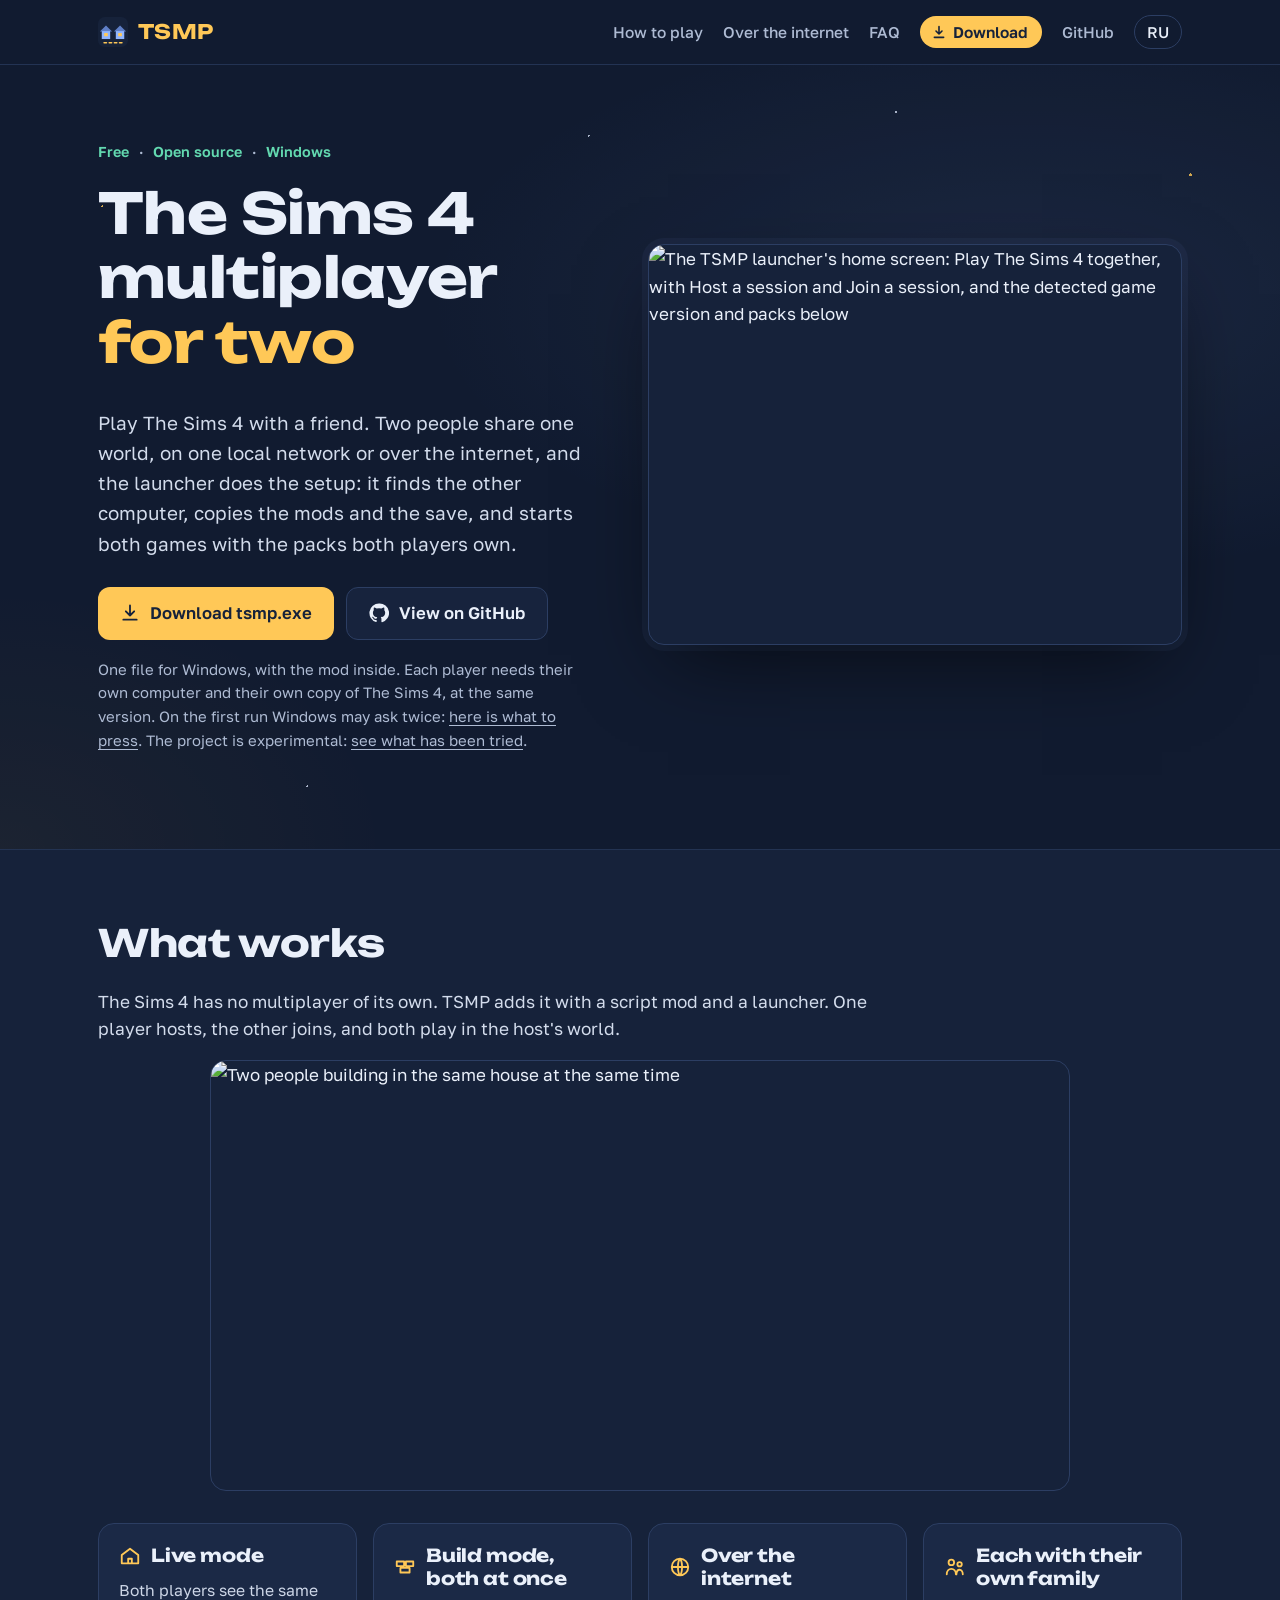
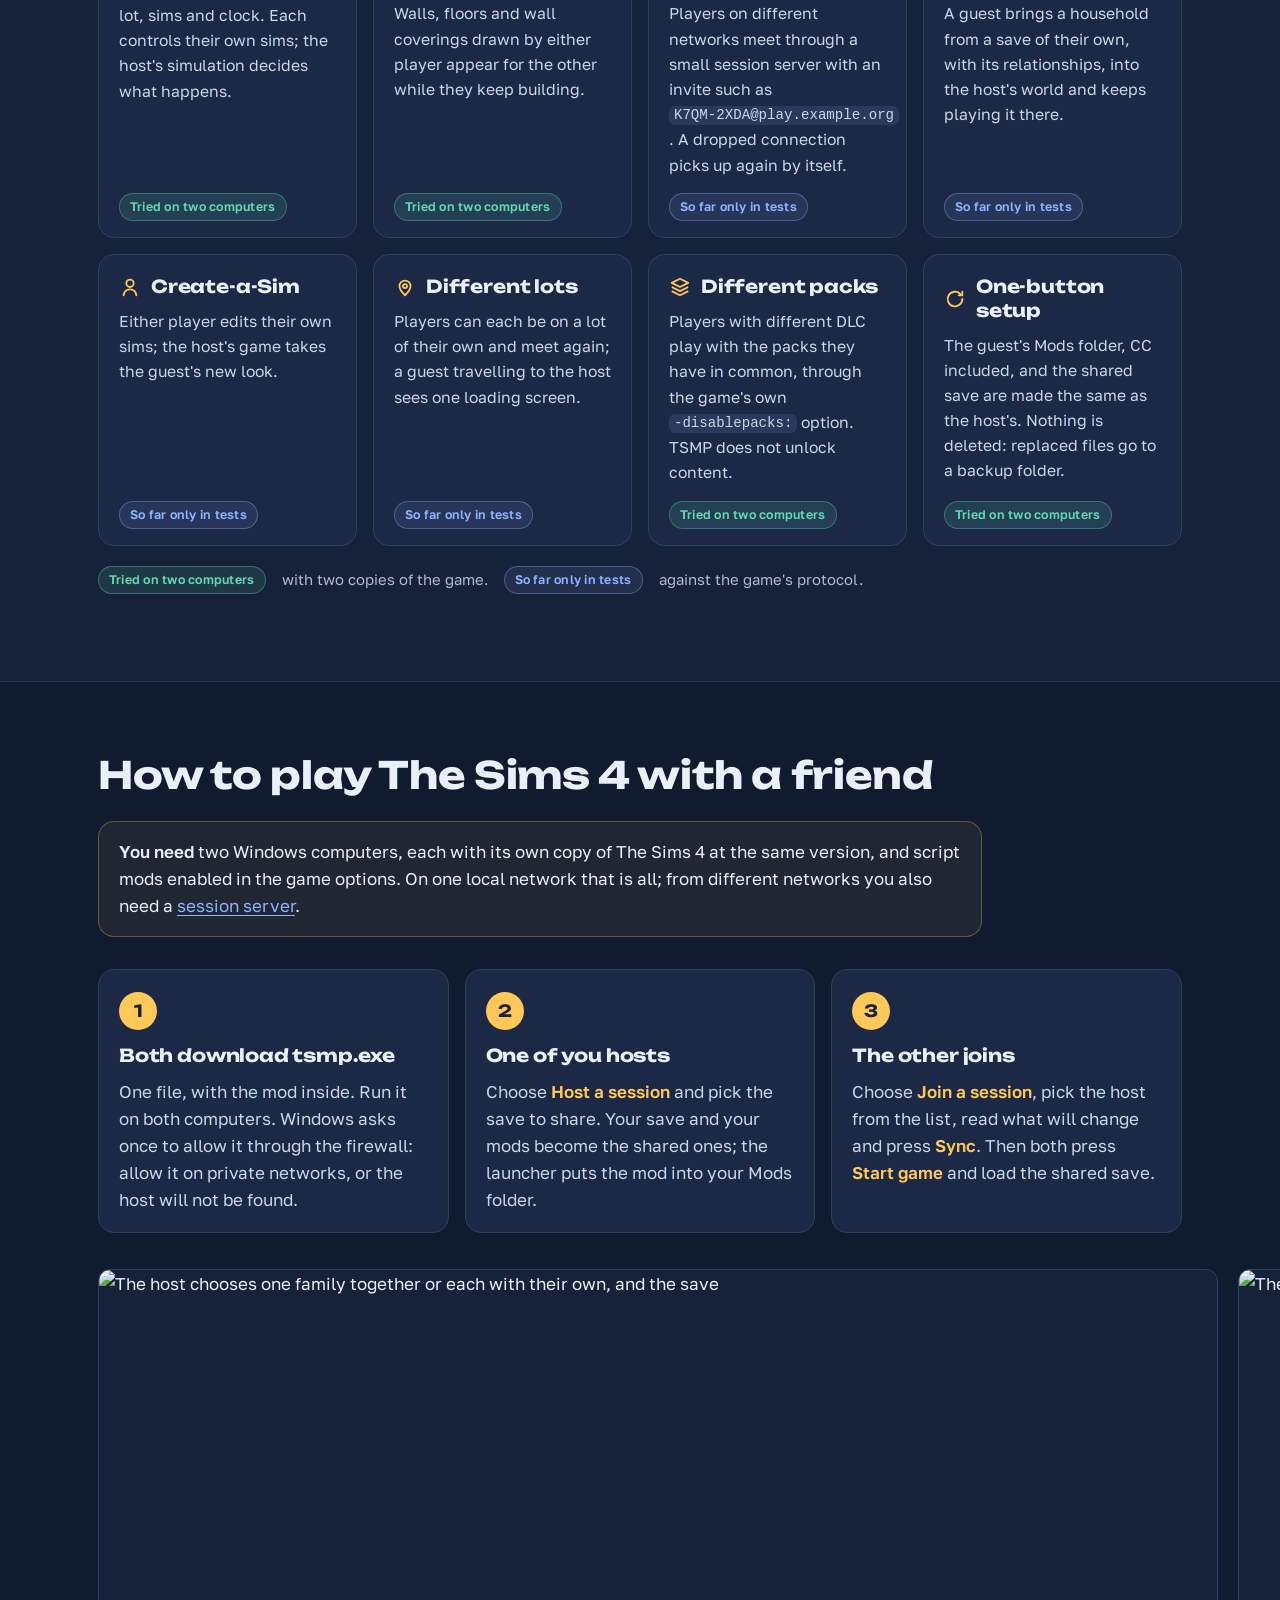
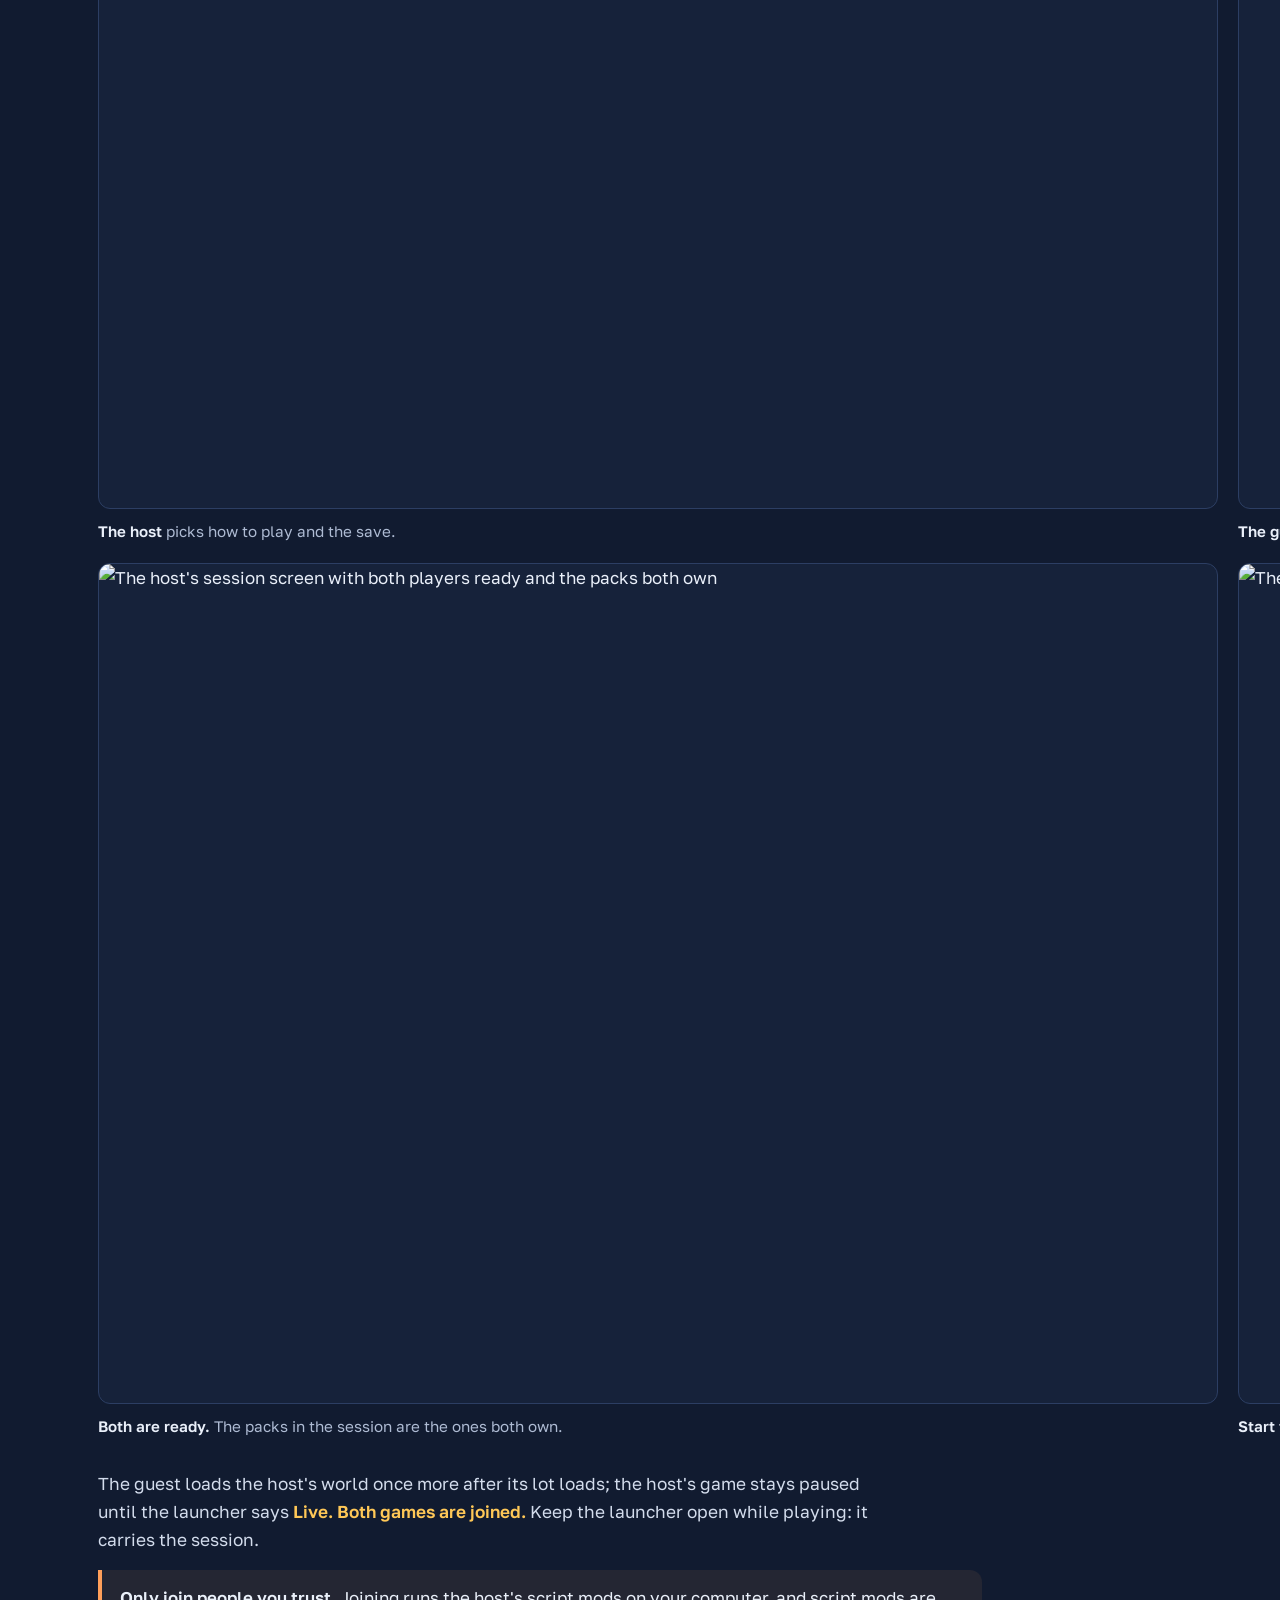
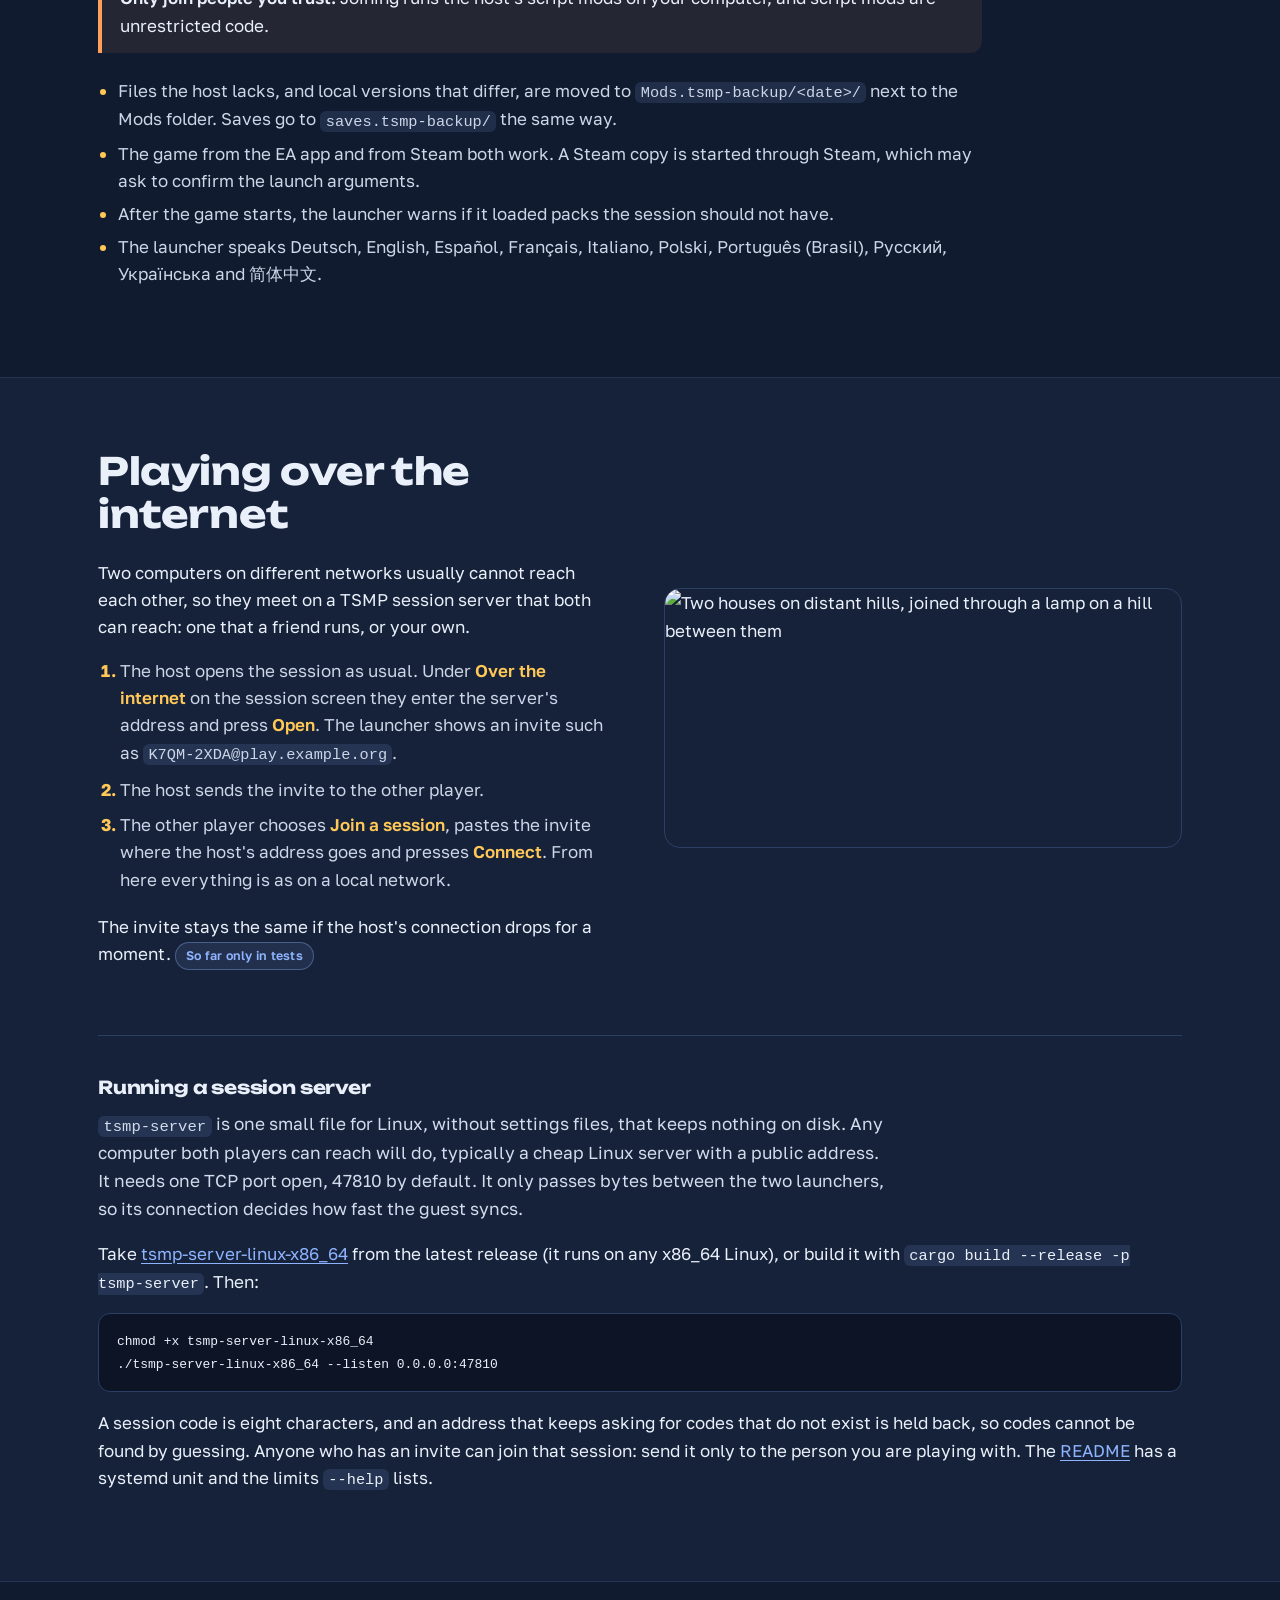
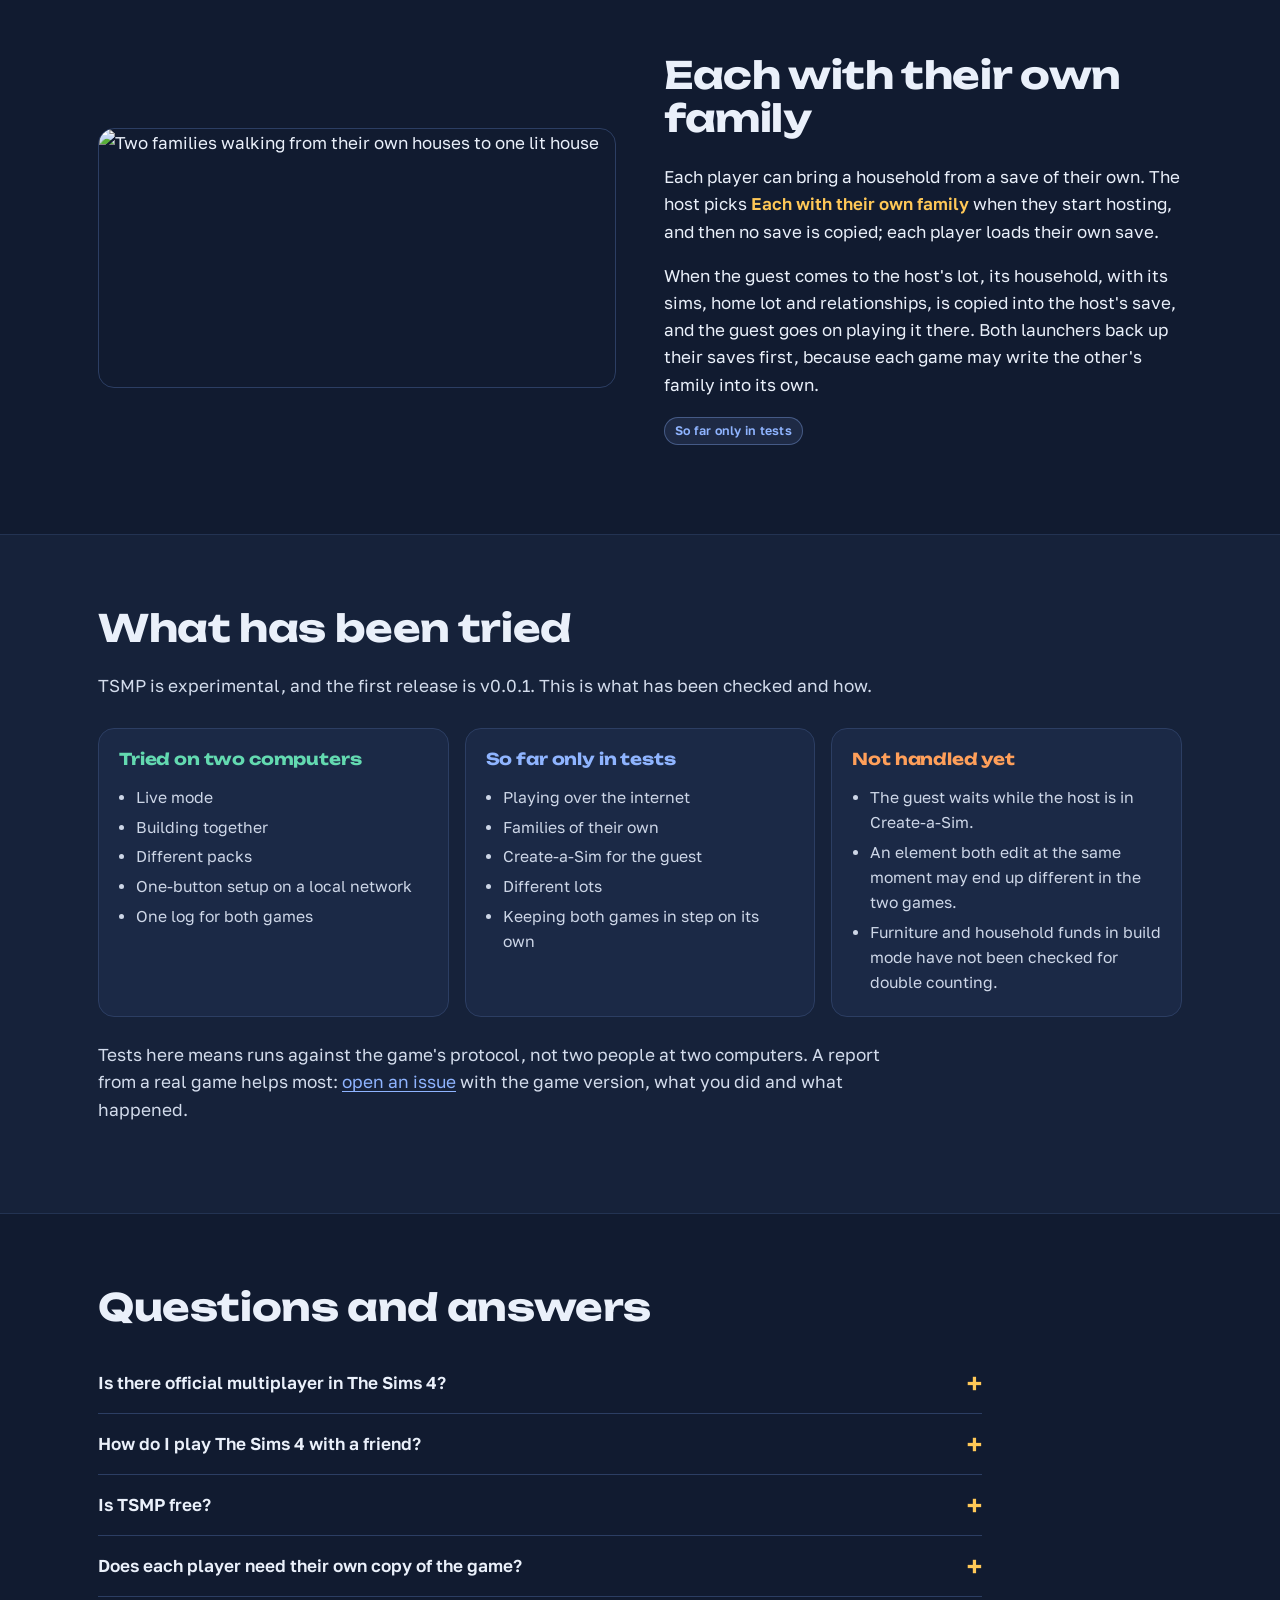
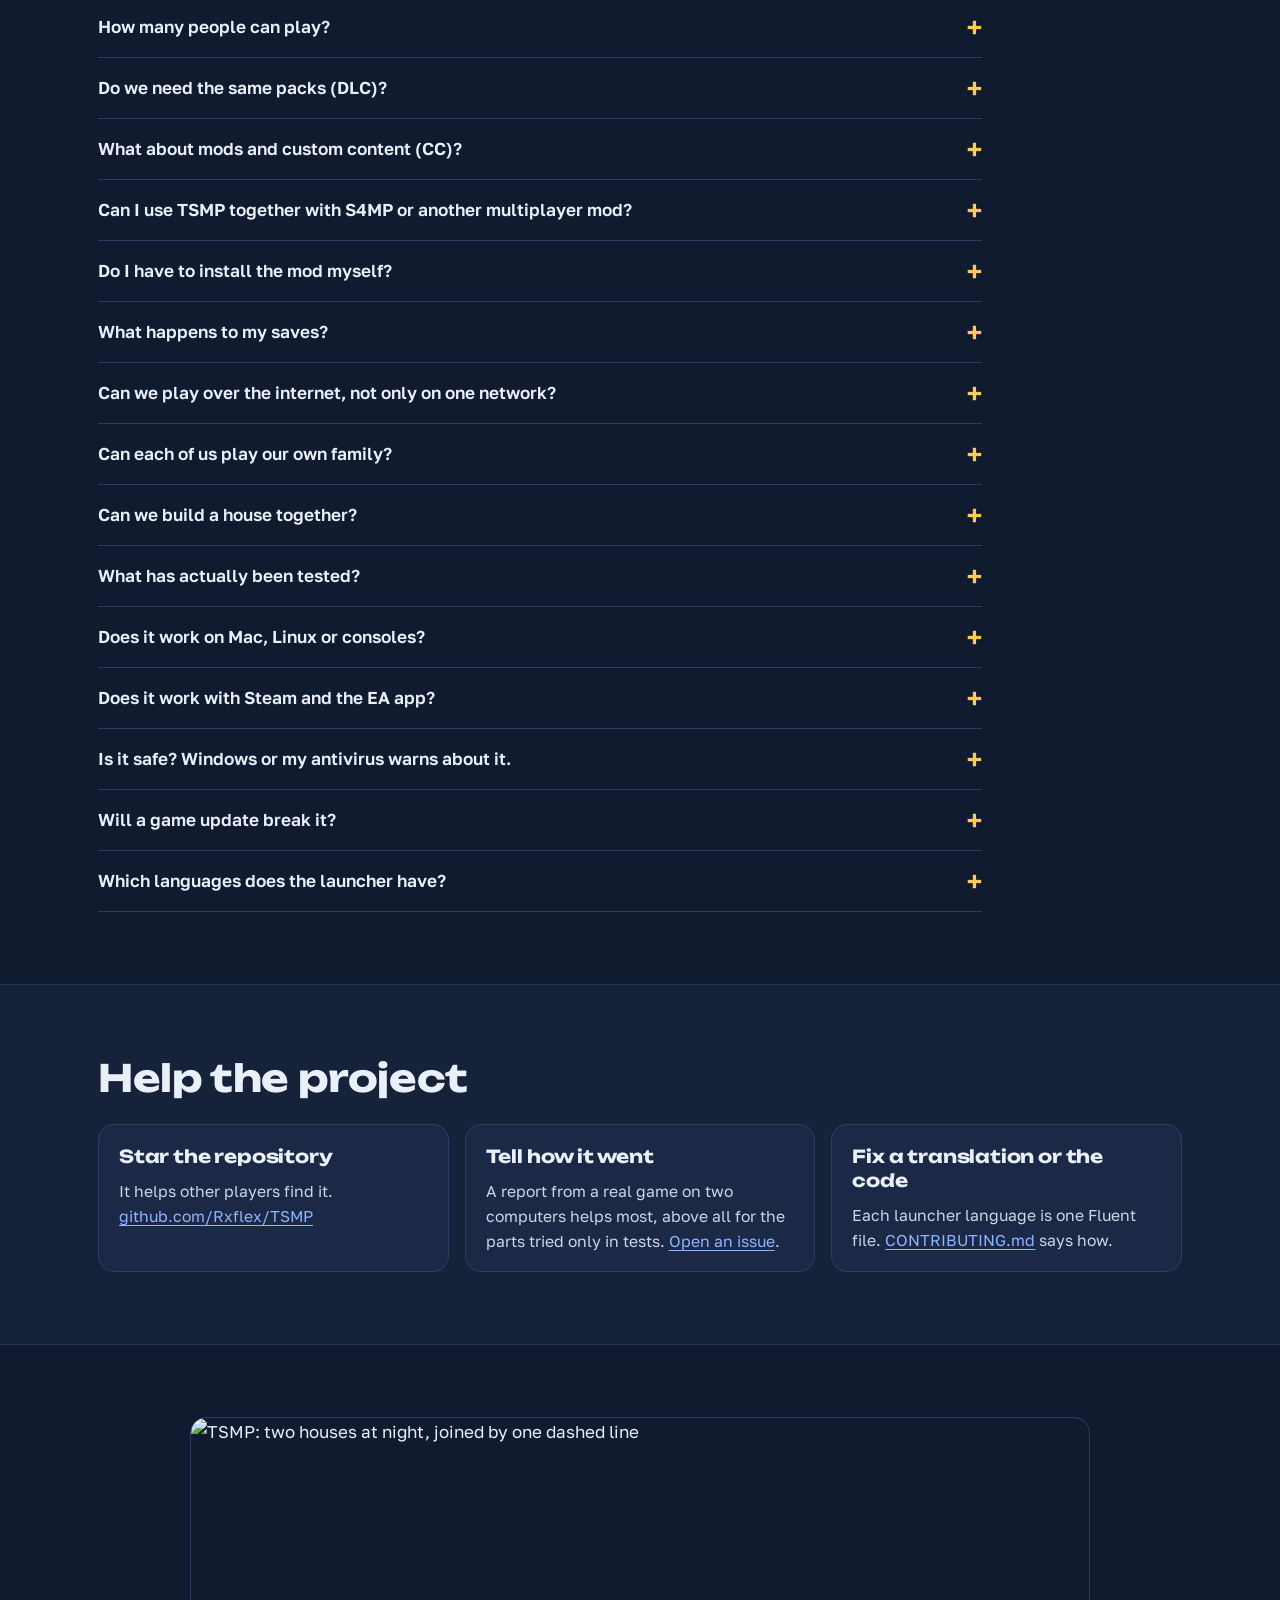
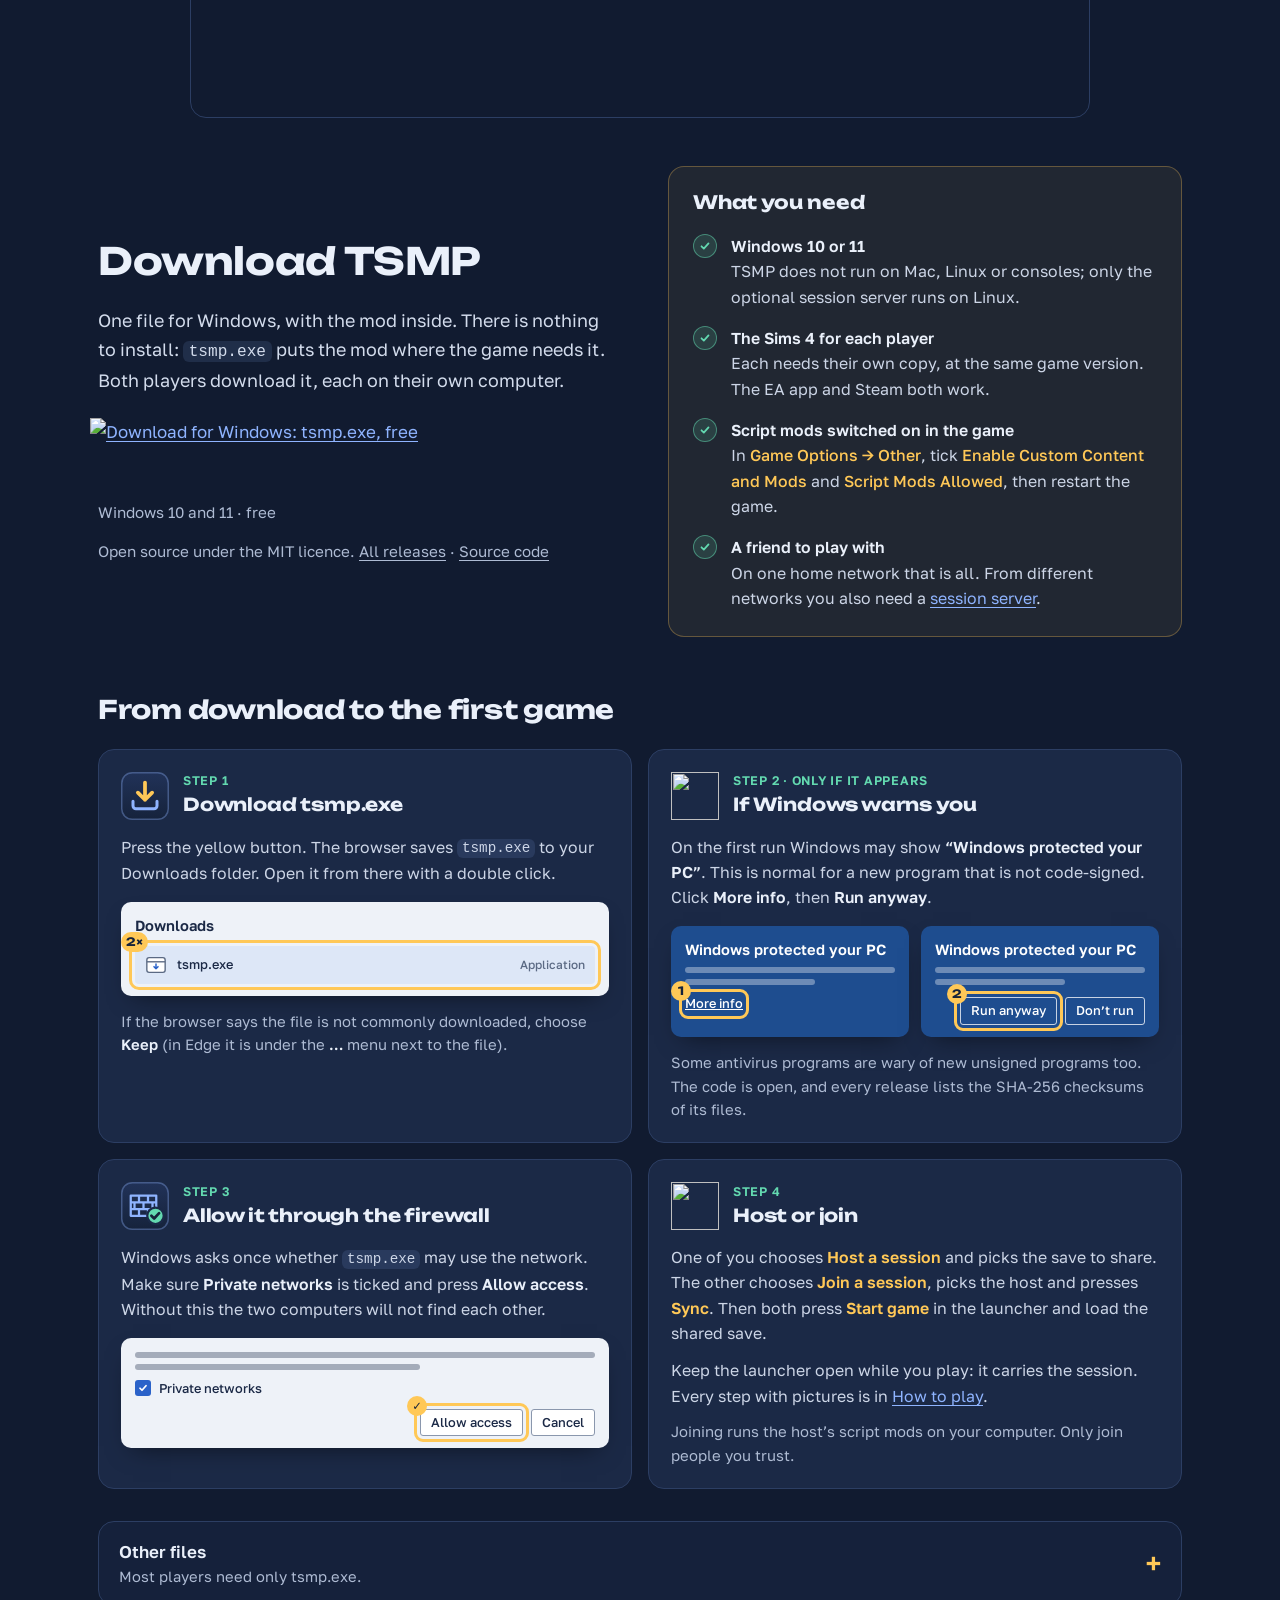
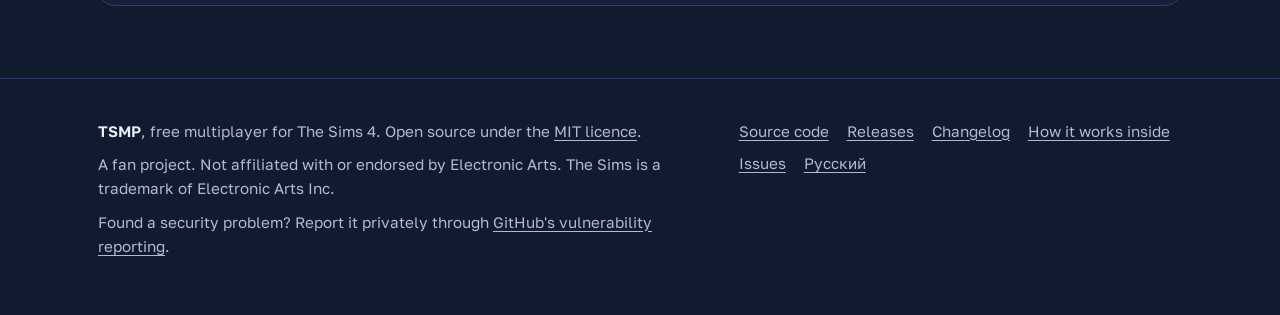
==== commit a1a52d30: "Make downloading plain for anyone: buttons, icons and step-by-step help The release page, the README" ====
--- a/site/index.html
+++ b/site/index.html
@@ -66,7 +66,7 @@
   "@type": "FAQPage",
   "mainEntity": [
     {"@type": "Question", "name": "Is there official multiplayer in The Sims 4?", "acceptedAnswer": {"@type": "Answer", "text": "No. The game has no multiplayer of its own. TSMP is a fan project that adds it with a script mod and a launcher. It is not affiliated with or endorsed by Electronic Arts."}},
-    {"@type": "Question", "name": "How do I play The Sims 4 with a friend?", "acceptedAnswer": {"@type": "Answer", "text": "Both players run tsmp.exe. One chooses Host a session and picks a save, the other chooses Join a session, picks the host and presses Sync, and both start the game. On one local network the host is found by itself; from different networks the host sends an invite through a session server. See How to play and Playing over the internet."}},
+    {"@type": "Question", "name": "How do I play The Sims 4 with a friend?", "acceptedAnswer": {"@type": "Answer", "text": "Both players run tsmp.exe. One chooses Host a session and picks a save, the other chooses Join a session, picks the host and presses Sync, and both press Start game in the launcher and load the shared save. On one local network the host is found by itself; from different networks the host sends an invite through a session server. See How to play and Playing over the internet."}},
     {"@type": "Question", "name": "Is TSMP free?", "acceptedAnswer": {"@type": "Answer", "text": "Yes. It is open source under the MIT licence. There is no paid version and no early-access tier."}},
     {"@type": "Question", "name": "Does each player need their own copy of the game?", "acceptedAnswer": {"@type": "Answer", "text": "Yes. Each player needs their own Windows computer with their own copy of The Sims 4, at the same game version. The launcher warns when the two versions differ. The base game is free on the EA app and Steam."}},
     {"@type": "Question", "name": "How many people can play?", "acceptedAnswer": {"@type": "Answer", "text": "Two: one host and one guest."}},
@@ -231,11 +231,77 @@
 .faq .a p:last-child{margin-bottom:0}
 
 .help{display:grid;gap:16px;grid-template-columns:repeat(auto-fit,minmax(240px,1fr));margin-top:24px}
-.final{text-align:center}
-.final .art{max-width:900px;margin:0 auto 28px}
-.final .cta{justify-content:center;margin:0 0 12px}
-.final .fine{margin:0 auto}
 .help .card p{margin-bottom:0}
+
+/* download */
+.nav .nav-dl{display:inline-flex;align-items:center;gap:6px;color:var(--ink);background:var(--yellow);border-radius:999px;padding:4px 14px 4px 11px;font-weight:600}
+.nav .nav-dl:hover{color:var(--ink);background:#ffd47a}
+.nav .nav-dl svg{width:16px;height:16px;flex:none}
+@media (max-width:440px){.nav .wide{display:none}}
+@media (max-width:359px){.nav{flex-wrap:nowrap;gap:6px 10px}.top .wrap{gap:10px}.nav .nav-dl{padding:4px 11px}.nav .nav-dl svg{display:none}}
+.dl-art{max-width:900px;margin:0 auto 48px}
+.dl-top{display:grid;gap:32px;align-items:center;margin-bottom:56px}
+@media (min-width:900px){.dl-top{grid-template-columns:1fr 1fr;gap:56px}}
+.dl-lead{font-size:1.12rem;color:#d3dcec;max-width:30em}
+.dl-btn{display:inline-block;margin:6px 0 4px -8px;border-radius:24px;transition:transform .15s ease,filter .15s ease}
+.dl-btn:hover{transform:translateY(-2px);filter:brightness(1.04)}
+.dl-btn img{width:360px}
+.dl-meta{font-size:.95rem;color:var(--muted);margin:0 0 14px}
+#dl-info:not(:empty){color:var(--text);font-weight:500}
+.dl-meta .nw{white-space:nowrap}
+.dl-alt{font-size:.95rem;color:var(--muted);margin:0}
+.dl-alt a{color:var(--muted)}
+.dl-alt a:hover{color:var(--yellow)}
+.dl-need{background:rgba(255,200,87,.07);border:1px solid rgba(255,200,87,.3);border-radius:var(--radius);padding:24px 24px 10px}
+.dl-need h3{font-size:1.15rem;margin-bottom:18px}
+.dl-check{list-style:none;margin:0;padding:0}
+.dl-check li{position:relative;padding-left:38px;margin:0 0 16px;color:#cdd6e7;font-size:.99rem}
+.dl-check li::before{content:"";position:absolute;left:0;top:1px;width:24px;height:24px;border-radius:50%;border:1px solid rgba(99,217,176,.5);background:rgba(99,217,176,.14) url("data:image/svg+xml,%3Csvg xmlns='http://www.w3.org/2000/svg' viewBox='0 0 24 24' fill='none' stroke='%2363d9b0' stroke-width='3' stroke-linecap='round' stroke-linejoin='round'%3E%3Cpath d='m6 12.5 4 4 8-9'/%3E%3C/svg%3E") center/14px no-repeat}
+.dl-check b{display:block}
+.dl-check .ui{font-weight:500}
+.dl-steps-h{font-size:clamp(1.25rem,2.4vw,1.6rem);margin-bottom:22px;scroll-margin-top:16px}
+.dl-steps{list-style:none;padding:0;margin:0 0 32px;display:grid;gap:16px}
+@media (min-width:760px){.dl-steps{grid-template-columns:1fr 1fr}}
+.dl-steps>li{background:var(--card);border:1px solid var(--line);border-radius:var(--radius);padding:22px 22px 20px;min-width:0}
+.dl-step-top{display:flex;align-items:center;gap:14px;margin-bottom:14px}
+.dl-step-top img,.dl-step-top svg{width:48px;height:48px;flex:none}
+.dl-step-top h4{margin:0;font-family:var(--head);font-weight:700;font-size:1.12rem;line-height:1.3;letter-spacing:-.01em}
+.dl-n{display:block;font:600 .78rem/1.2 var(--body);letter-spacing:.06em;text-transform:uppercase;color:var(--mint);margin-bottom:4px}
+.dl-steps p{color:#cdd6e7;margin:0 0 12px;font-size:.99rem}
+.dl-steps p:last-child{margin-bottom:0}
+.dl-steps .small{font-size:.93rem;color:var(--muted)}
+.dl-steps .small a{color:var(--muted)}
+.mock{display:flex;flex-wrap:wrap;gap:12px;margin:16px 0 14px}
+.win{flex:1 1 180px;min-width:0;border-radius:10px;padding:14px 14px 12px;font:500 .8rem/1.35 "Segoe UI",var(--body);box-shadow:0 10px 24px -12px rgba(0,0,0,.6)}
+.win .t{display:block;font-size:.92rem;font-weight:600;margin-bottom:8px}
+.win .bar{display:block;height:6px;border-radius:3px;margin:0 0 6px;opacity:.35;background:currentColor}
+.win .bar.s{width:62%}
+.win .row{display:flex;justify-content:flex-end;gap:8px;margin-top:12px;flex-wrap:wrap}
+.win .b{padding:4px 10px;border:1px solid;border-radius:3px;white-space:nowrap}
+.win .lnk{text-decoration:underline;display:inline-block;margin-top:4px}
+.win .hit{position:relative;outline:3px solid var(--yellow);outline-offset:3px;border-radius:3px}
+.win .hit::before{content:attr(data-n);position:absolute;left:-14px;top:-14px;min-width:20px;height:20px;padding:0 5px;border-radius:10px;background:var(--yellow);color:var(--ink);font:700 .72rem/20px var(--head);text-align:center;text-decoration:none}
+.win.ss{background:#1e4d8f;color:#fff}
+.win.ss .b{border-color:rgba(255,255,255,.75)}
+.win.fw{background:#eef2f8;color:#1b2946}
+.win.fw .b{border-color:#8a97ad;background:#fff}
+.win .file{display:flex;align-items:center;gap:10px;margin-top:10px;padding:8px 10px;border-radius:4px;background:#dde7f7}
+.win .file svg{width:22px;height:22px;flex:none}
+.win .file small{margin-left:auto;color:#5b6a84;font-size:.74rem}
+.win .tick{display:flex;align-items:center;gap:8px;margin:10px 0 6px}
+.win .tick i{width:16px;height:16px;border-radius:3px;background:#2a62c9 url("data:image/svg+xml,%3Csvg xmlns='http://www.w3.org/2000/svg' viewBox='0 0 24 24' fill='none' stroke='%23fff' stroke-width='3.5' stroke-linecap='round' stroke-linejoin='round'%3E%3Cpath d='m6 12.5 4 4 8-9'/%3E%3C/svg%3E") center/12px no-repeat;flex:none}
+.dl-more{border:1px solid var(--line);border-radius:var(--radius);background:rgba(27,41,70,.5)}
+.dl-more summary{list-style:none;cursor:pointer;display:flex;justify-content:space-between;align-items:center;gap:16px;padding:16px 20px;font-weight:600}
+.dl-more summary::-webkit-details-marker{display:none}
+.dl-more summary::after{content:"+";font:600 1.5rem/1 var(--head);color:var(--yellow);flex:none;transition:transform .15s ease}
+.dl-more[open] summary::after{transform:rotate(45deg)}
+.dl-more summary small{display:block;font-weight:400;color:var(--muted);font-size:.92rem}
+.dl-files{list-style:none;margin:0;padding:0 20px}
+.dl-files li{display:flex;gap:14px;align-items:flex-start;padding:14px 0;border-top:1px solid var(--line)}
+.dl-files img{width:32px;height:32px;flex:none;margin-top:2px}
+.dl-files p{margin:0;color:#cdd6e7;font-size:.96rem}
+.dl-files a.f{font-family:var(--mono);font-weight:600;font-size:.95rem}
+.dl-more .foot{margin:0;padding:14px 20px 18px;border-top:1px solid var(--line);font-size:.95rem;color:var(--muted)}
 
 footer{border-top:1px solid var(--line);padding:40px 0 48px;color:var(--muted);font-size:.95rem}
 footer .wrap{display:grid;gap:20px}
@@ -256,7 +322,8 @@
       <a class="opt" href="#playing">How to play</a>
       <a class="opt" href="#playing-over-the-internet">Over the internet</a>
       <a class="opt" href="#faq">FAQ</a>
-      <a href="https://github.com/Rxflex/TSMP">GitHub</a>
+      <a class="nav-dl" href="#download"><svg viewBox="0 0 24 24" fill="none" stroke="currentColor" stroke-width="2.4" stroke-linecap="round" stroke-linejoin="round" aria-hidden="true"><path d="M12 4v11m0 0-4.5-4.5M12 15l4.5-4.5M5 20h14"/></svg>Download</a>
+      <a class="wide" href="https://github.com/Rxflex/TSMP">GitHub</a>
       <a class="lang" href="ru/" hreflang="ru" lang="ru" title="Русская версия">RU</a>
     </nav>
   </div>
@@ -279,7 +346,7 @@
           View on GitHub
         </a>
       </div>
-      <p class="fine">One file for Windows, with the mod inside. Each player needs their own computer and their own copy of The&nbsp;Sims&nbsp;4, at the same version. The project is experimental: <a href="#status">see what has been tried</a>.</p>
+      <p class="fine">One file for Windows, with the mod inside. Each player needs their own computer and their own copy of The&nbsp;Sims&nbsp;4, at the same version. On the first run Windows may ask twice: <a href="#first-run">here is what to press</a>. The project is experimental: <a href="#status">see what has been tried</a>.</p>
     </div>
     <figure class="shot">
       <img src="assets/screens/en-home.png" width="1120" height="840" fetchpriority="high" alt="The TSMP launcher's home screen: Play The Sims 4 together, with Host a session and Join a session, and the detected game version and packs below">
@@ -478,7 +545,7 @@
       </details>
       <details>
         <summary><h3>How do I play The&nbsp;Sims&nbsp;4 with a friend?</h3></summary>
-        <div class="a"><p>Both players run <code>tsmp.exe</code>. One chooses <b>Host a session</b> and picks a save, the other chooses <b>Join a session</b>, picks the host and presses <b>Sync</b>, and both start the game. On one local network the host is found by itself; from different networks the host sends an invite through a session server. See <a href="#playing">How to play</a> and <a href="#playing-over-the-internet">Playing over the internet</a>.</p></div>
+        <div class="a"><p>Both players run <code>tsmp.exe</code>. One chooses <b>Host a session</b> and picks a save, the other chooses <b>Join a session</b>, picks the host and presses <b>Sync</b>, and both press <b>Start game</b> in the launcher and load the shared save. On one local network the host is found by itself; from different networks the host sends an invite through a session server. See <a href="#playing">How to play</a> and <a href="#playing-over-the-internet">Playing over the internet</a>.</p></div>
       </details>
       <details>
         <summary><h3>Is TSMP free?</h3></summary>
@@ -571,21 +638,104 @@
     </div>
   </div>
 </section>
-<section id="download" class="final" aria-labelledby="download-h">
-  <div class="wrap">
-    <img class="art" src="assets/banner.jpg" width="1800" height="600" loading="lazy" alt="TSMP: two houses at night, joined by one dashed line">
-    <h2 id="download-h">Play The&nbsp;Sims&nbsp;4 together</h2>
-    <div class="cta">
-      <a class="btn btn-main" href="https://github.com/Rxflex/TSMP/releases/latest/download/tsmp.exe">
-        <svg viewBox="0 0 24 24" fill="none" stroke="currentColor" stroke-width="2.2" stroke-linecap="round" stroke-linejoin="round" aria-hidden="true"><path d="M12 3v12m0 0-5-5m5 5 5-5M4 20h16"/></svg>
-        Download tsmp.exe
-      </a>
-      <a class="btn btn-alt" href="https://github.com/Rxflex/TSMP/releases">All releases</a>
-    </div>
-    <p class="fine">Free and open source. Every release lists the SHA&#8209;256 checksums of its files.</p>
+<section id="download" aria-labelledby="download-h">
+  <div class="wrap">
+    <img class="art dl-art" src="assets/banner.jpg" width="1800" height="600" loading="lazy" alt="TSMP: two houses at night, joined by one dashed line">
+    <div class="dl-top">
+      <div>
+        <h2 id="download-h">Download TSMP</h2>
+        <p class="dl-lead">One file for Windows, with the mod inside. There is nothing to install: <code>tsmp.exe</code> puts the mod where the game needs it. Both players download it, each on their own computer.</p>
+        <a class="dl-btn" href="https://github.com/Rxflex/TSMP/releases/latest/download/tsmp.exe"><img src="assets/download/download-en.png" width="360" height="78" alt="Download for Windows: tsmp.exe, free"></a>
+        <p class="dl-meta"><span id="dl-info"></span><span class="nw">Windows 10 and 11 · free</span></p>
+        <p class="dl-alt">Open source under the MIT licence. <a href="https://github.com/Rxflex/TSMP/releases">All releases</a> · <a href="https://github.com/Rxflex/TSMP">Source code</a></p>
+      </div>
+      <div class="dl-need">
+        <h3>What you need</h3>
+        <ul class="dl-check">
+          <li><b>Windows 10 or 11</b>TSMP does not run on Mac, Linux or consoles; only the optional session server runs on Linux.</li>
+          <li><b>The&nbsp;Sims&nbsp;4 for each player</b>Each needs their own copy, at the same game version. The EA app and Steam both work.</li>
+          <li><b>Script mods switched on in the game</b>In <span class="ui">Game Options → Other</span>, tick <span class="ui">Enable Custom Content and Mods</span> and <span class="ui">Script Mods Allowed</span>, then restart the game.</li>
+          <li><b>A friend to play with</b>On one home network that is all. From different networks you also need a <a href="#playing-over-the-internet">session server</a>.</li>
+        </ul>
+      </div>
+    </div>
+
+    <h3 class="dl-steps-h" id="first-run">From download to the first game</h3>
+    <ol class="dl-steps">
+      <li>
+        <div class="dl-step-top">
+          <svg viewBox="0 0 64 64" aria-hidden="true"><defs><linearGradient id="tile-a" x1="0" y1="0" x2="0" y2="1"><stop offset="0" stop-color="#213258"/><stop offset="1" stop-color="#16233c"/></linearGradient></defs><rect x="1" y="1" width="62" height="62" rx="14" fill="url(#tile-a)" stroke="#8fb5ff" stroke-opacity=".35" stroke-width="2"/><path d="M32 14v23m0 0-9.5-9.5M32 37l9.5-9.5" fill="none" stroke="#ffc857" stroke-width="5" stroke-linecap="round" stroke-linejoin="round"/><path d="M16 39v6a4 4 0 0 0 4 4h24a4 4 0 0 0 4-4v-6" fill="none" stroke="#8fb4ff" stroke-width="4" stroke-linecap="round" stroke-linejoin="round"/></svg>
+          <div><span class="dl-n">Step 1</span><h4>Download tsmp.exe</h4></div>
+        </div>
+        <p>Press the yellow button. The browser saves <code>tsmp.exe</code> to your Downloads folder. Open it from there with a double click.</p>
+        <div class="mock" role="img" aria-label="The Downloads folder with tsmp.exe in it: open it with a double click">
+          <div class="win fw"><span class="t">Downloads</span><span class="file hit" data-n="2×"><svg viewBox="0 0 24 24" aria-hidden="true"><rect x="2" y="4" width="20" height="16" rx="2.5" fill="#fff" stroke="#5b6a84" stroke-width="1.5"/><path d="M2 8.5h20" stroke="#5b6a84" stroke-width="1.5"/><path d="M12 11v5m0 0-2.2-2.2M12 16l2.2-2.2" fill="none" stroke="#2a62c9" stroke-width="1.6" stroke-linecap="round" stroke-linejoin="round"/></svg>tsmp.exe<small>Application</small></span></div>
+        </div>
+        <p class="small">If the browser says the file is not commonly downloaded, choose <b>Keep</b> (in Edge it is under the <b>…</b> menu next to the file).</p>
+      </li>
+      <li>
+        <div class="dl-step-top">
+          <img src="assets/download/icon-checksum.png" width="48" height="48" alt="">
+          <div><span class="dl-n">Step 2 · only if it appears</span><h4>If Windows warns you</h4></div>
+        </div>
+        <p>On the first run Windows may show <b>“Windows protected your PC”</b>. This is normal for a new program that is not code-signed. Click <b>More info</b>, then <b>Run anyway</b>.</p>
+        <div class="mock" role="img" aria-label="The Windows warning: first click More info, then Run anyway">
+          <div class="win ss"><span class="t">Windows protected your PC</span><span class="bar"></span><span class="bar s"></span><span class="lnk hit" data-n="1">More info</span></div>
+          <div class="win ss"><span class="t">Windows protected your PC</span><span class="bar"></span><span class="bar s"></span><span class="row"><span class="b hit" data-n="2">Run anyway</span><span class="b">Don’t run</span></span></div>
+        </div>
+        <p class="small">Some antivirus programs are wary of new unsigned programs too. The code is open, and every release lists the SHA&#8209;256 checksums of its files.</p>
+      </li>
+      <li>
+        <div class="dl-step-top">
+          <svg viewBox="0 0 64 64" aria-hidden="true"><defs><linearGradient id="tile-b" x1="0" y1="0" x2="0" y2="1"><stop offset="0" stop-color="#213258"/><stop offset="1" stop-color="#16233c"/></linearGradient></defs><rect x="1" y="1" width="62" height="62" rx="14" fill="url(#tile-b)" stroke="#8fb5ff" stroke-opacity=".35" stroke-width="2"/><path d="M13 18h34v27H13zM13 27h34M13 36h34M24 18v9M36 18v9M18 27v9M30 27v9M42 27v9M24 36v9M36 36v9" fill="none" stroke="#8fb4ff" stroke-width="3" stroke-linejoin="round"/><circle cx="46" cy="45" r="11" fill="#63d9b0" stroke="#1a2a48" stroke-width="3"/><path d="m40.5 45 3.7 3.7 6.6-7.2" fill="none" stroke="#16223a" stroke-width="3.6" stroke-linecap="round" stroke-linejoin="round"/></svg>
+          <div><span class="dl-n">Step 3</span><h4>Allow it through the firewall</h4></div>
+        </div>
+        <p>Windows asks once whether <code>tsmp.exe</code> may use the network. Make sure <b>Private networks</b> is ticked and press <b>Allow access</b>. Without this the two computers will not find each other.</p>
+        <div class="mock" role="img" aria-label="The firewall question: Private networks ticked, then Allow access">
+          <div class="win fw"><span class="bar"></span><span class="bar s"></span><span class="tick"><i></i>Private networks</span><span class="row"><span class="b hit" data-n="✓">Allow access</span><span class="b">Cancel</span></span></div>
+        </div>
+      </li>
+      <li>
+        <div class="dl-step-top">
+          <img src="assets/download/icon-launcher.png" width="48" height="48" alt="">
+          <div><span class="dl-n">Step 4</span><h4>Host or join</h4></div>
+        </div>
+        <p>One of you chooses <span class="ui">Host a session</span> and picks the save to share. The other chooses <span class="ui">Join a session</span>, picks the host and presses <span class="ui">Sync</span>. Then both press <span class="ui">Start game</span> in the launcher and load the shared save.</p>
+        <p>Keep the launcher open while you play: it carries the session. Every step with pictures is in <a href="#playing">How to play</a>.</p>
+        <p class="small">Joining runs the host’s script mods on your computer. Only join people you trust.</p>
+      </li>
+    </ol>
+
+    <details class="dl-more">
+      <summary><span>Other files<small>Most players need only tsmp.exe.</small></span></summary>
+      <ul class="dl-files">
+        <li><img src="assets/download/icon-mod.png" width="32" height="32" alt=""><p><a class="f" href="https://github.com/Rxflex/TSMP/releases/latest/download/tsmp.ts4script">tsmp.ts4script</a><br>The mod alone, for putting into the Mods folder by hand. Not needed with <code>tsmp.exe</code>.</p></li>
+        <li><img src="assets/download/icon-server.png" width="32" height="32" alt=""><p><a class="f" href="https://github.com/Rxflex/TSMP/releases/latest/download/tsmp-server-linux-x86_64">tsmp-server-linux-x86_64</a><br>The session server, for players on different networks: run it on any x86_64 Linux computer both can reach. Not needed on one home network. <a class="more" href="#running-a-session-server">How to run it</a></p></li>
+        <li><img src="assets/download/icon-checksum.png" width="32" height="32" alt=""><p><a class="f" href="https://github.com/Rxflex/TSMP/releases/latest/download/SHA256SUMS.txt">SHA256SUMS.txt</a><br>Checksums, to make sure the files downloaded whole and unchanged.</p></li>
+      </ul>
+      <p class="foot"><a href="https://github.com/Rxflex/TSMP/releases">All releases</a>, with what changed in each. You can also build everything from the <a href="https://github.com/Rxflex/TSMP">source code</a>.</p>
+    </details>
   </div>
 </section>
 </main>
+<script>
+(function () {
+  // Fills in the version, size and date of the latest release; the page reads fine without it.
+  var info = document.getElementById("dl-info");
+  if (!info || !window.fetch) return;
+  fetch("https://api.github.com/repos/Rxflex/TSMP/releases/latest")
+    .then(function (r) { return r.ok ? r.json() : null; })
+    .then(function (d) {
+      if (!d) return;
+      var parts = [], exe = (d.assets || []).filter(function (a) { return a.name === "tsmp.exe"; })[0];
+      if (d.tag_name) parts.push("Version " + d.tag_name.replace(/^v/, ""));
+      if (exe) parts.push((exe.size / 1048576).toFixed(1) + " MB");
+      if (d.published_at) parts.push(new Date(d.published_at).toLocaleDateString("en-GB", {day: "numeric", month: "long", year: "numeric"}));
+      if (parts.length) info.textContent = parts.join(" · ") + " · ";
+    })
+    .catch(function () {});
+})();
+</script>
 
 <footer>
   <div class="wrap">
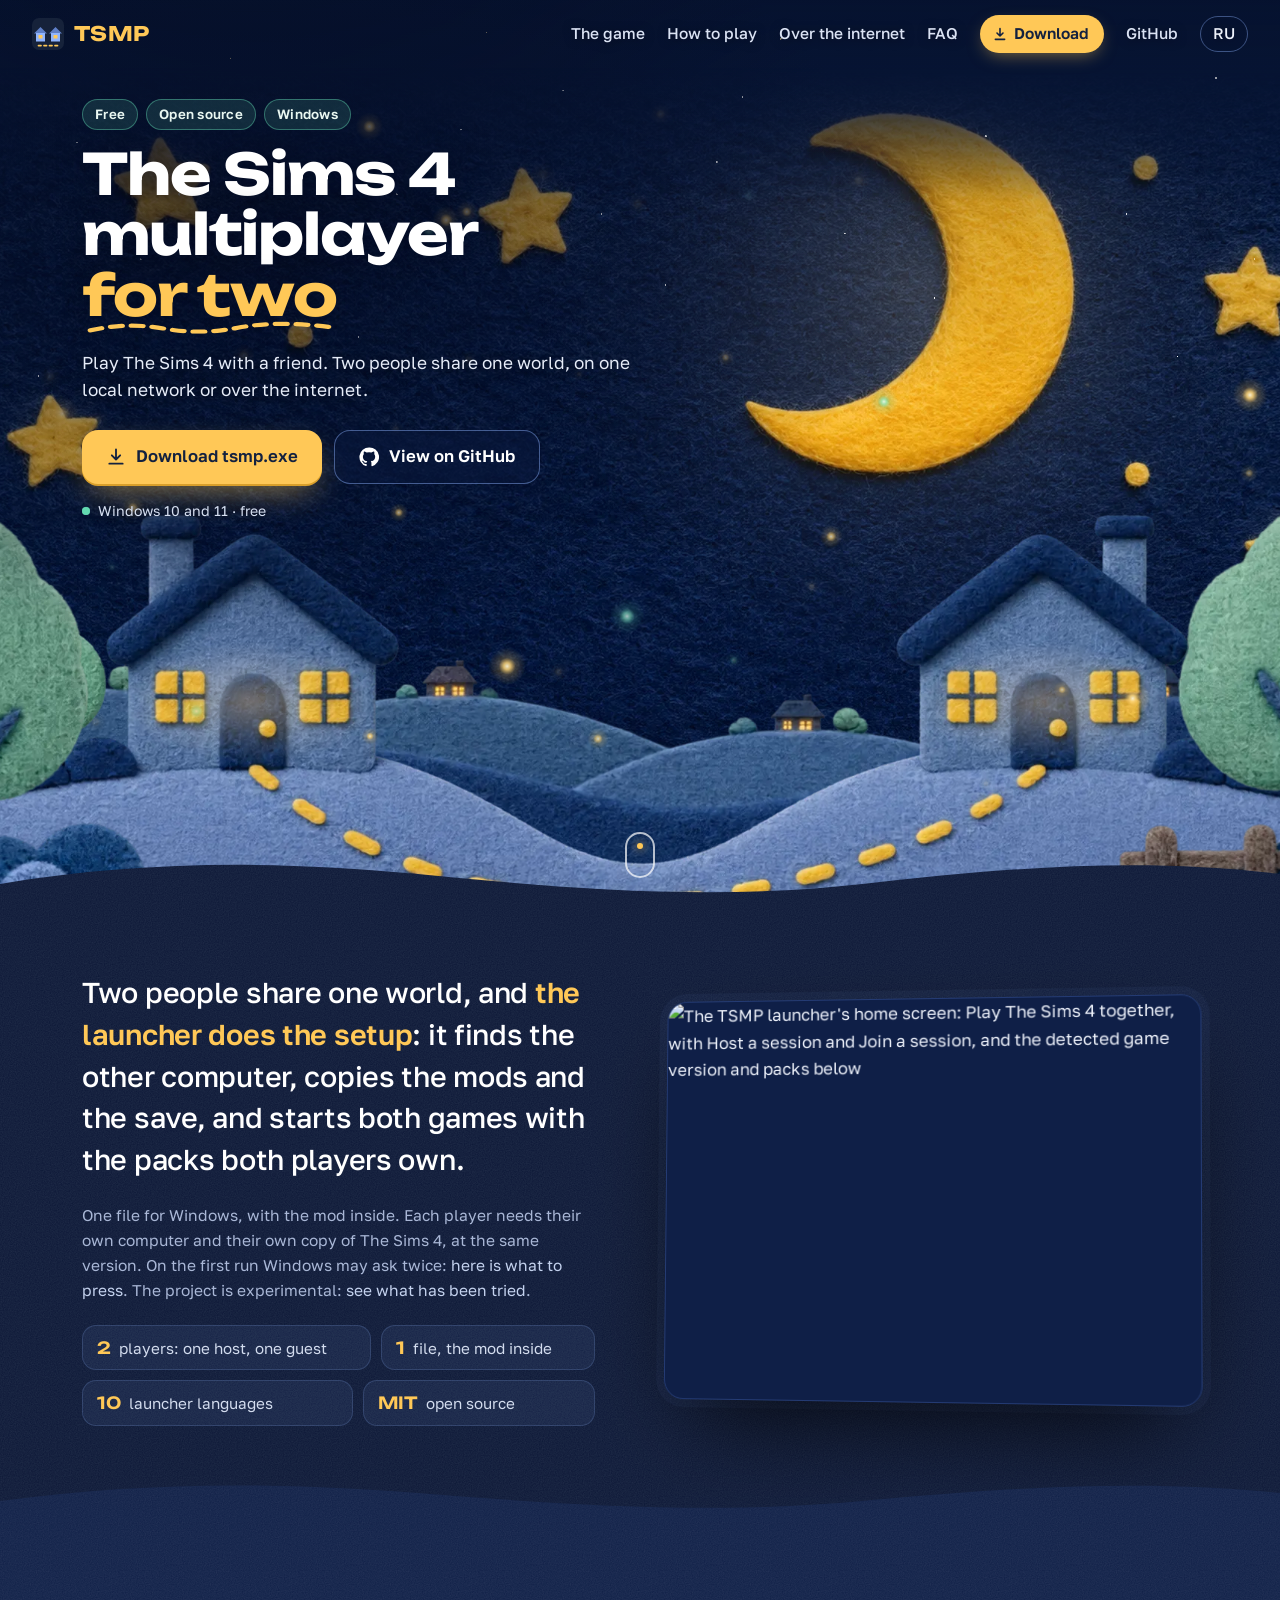
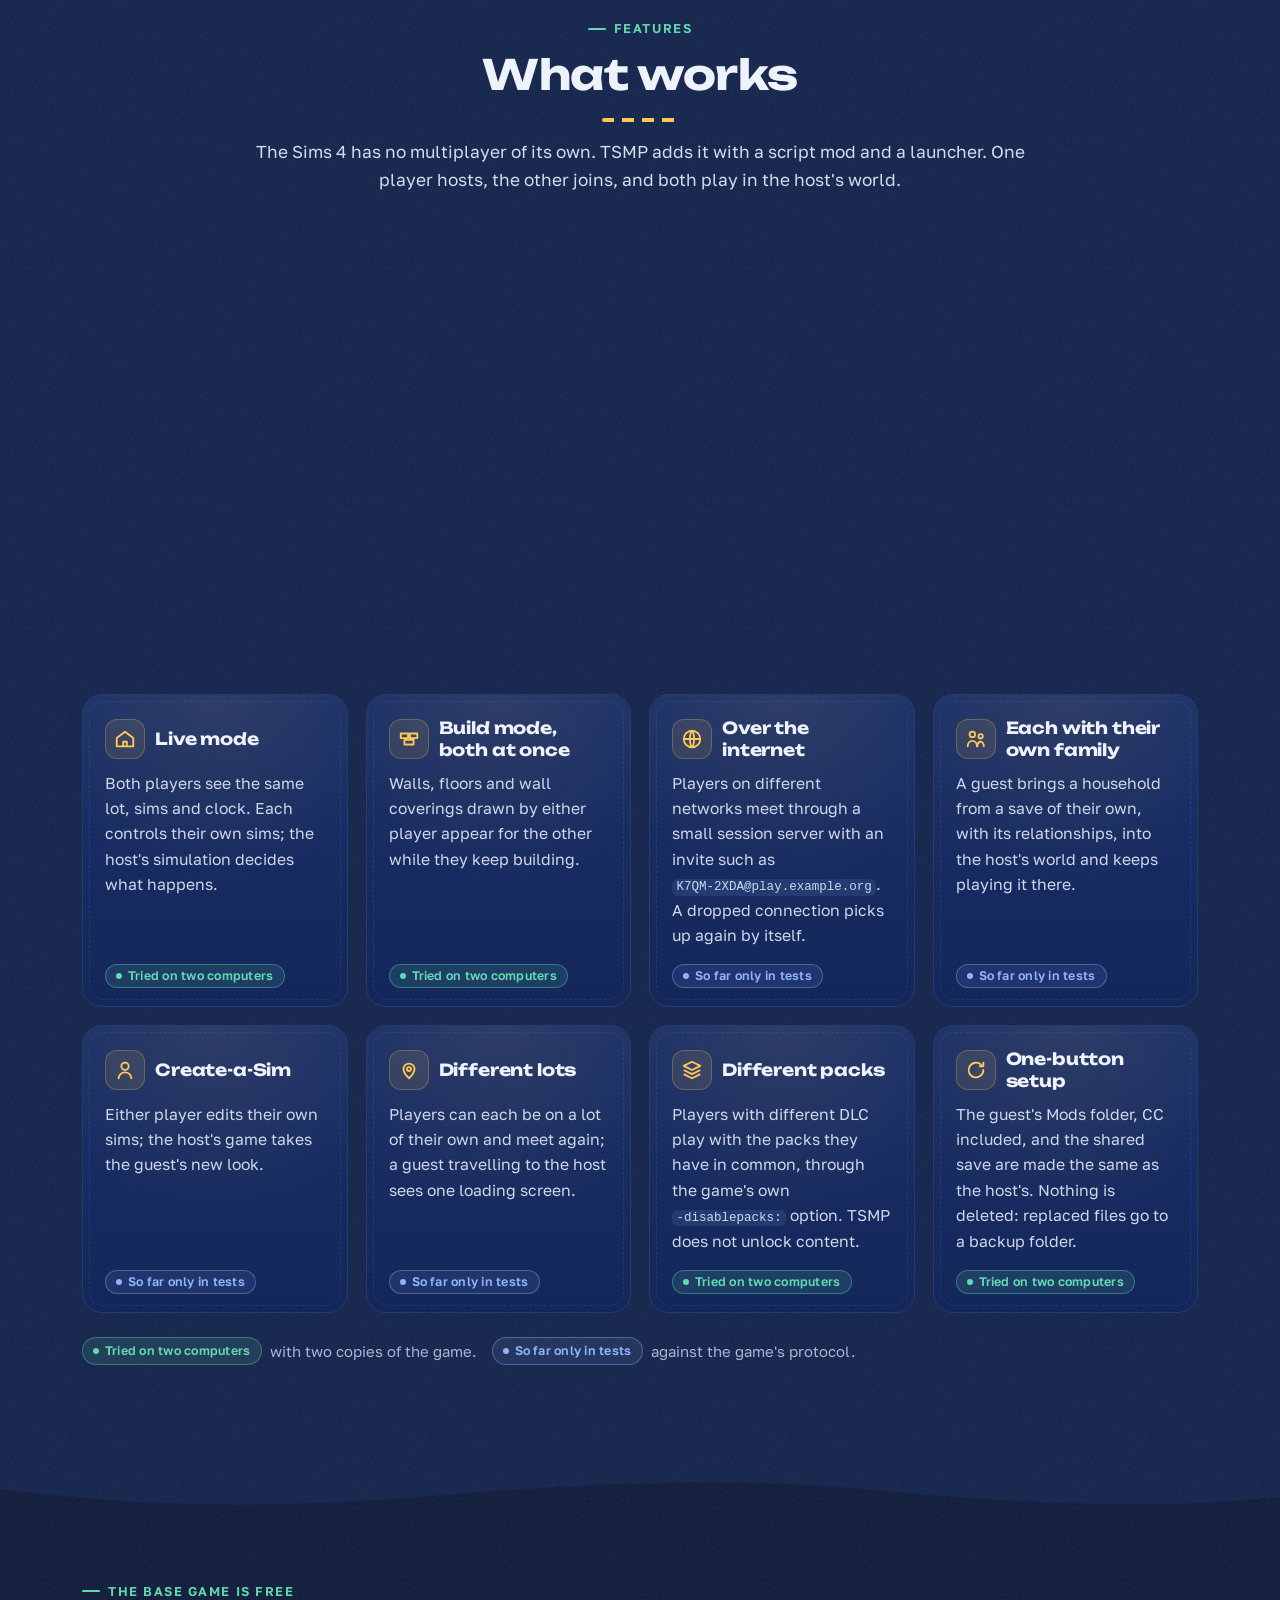
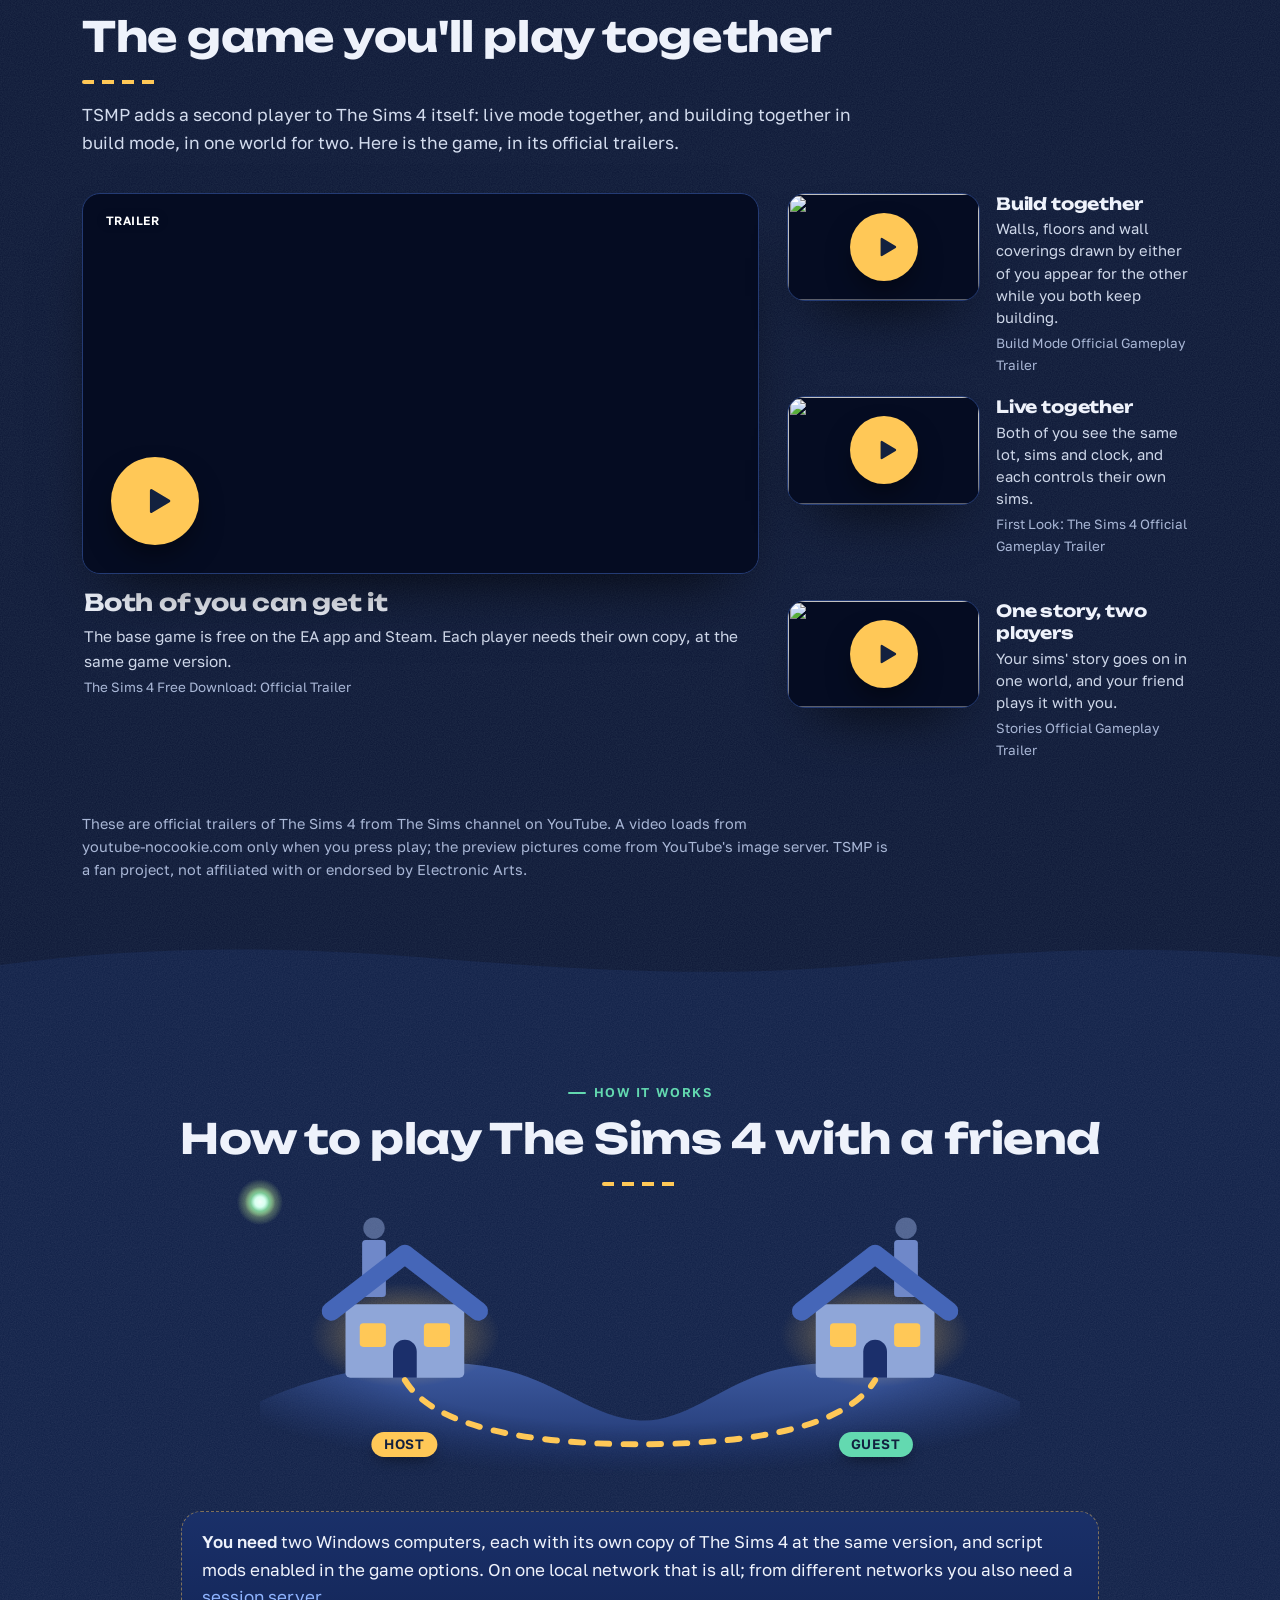
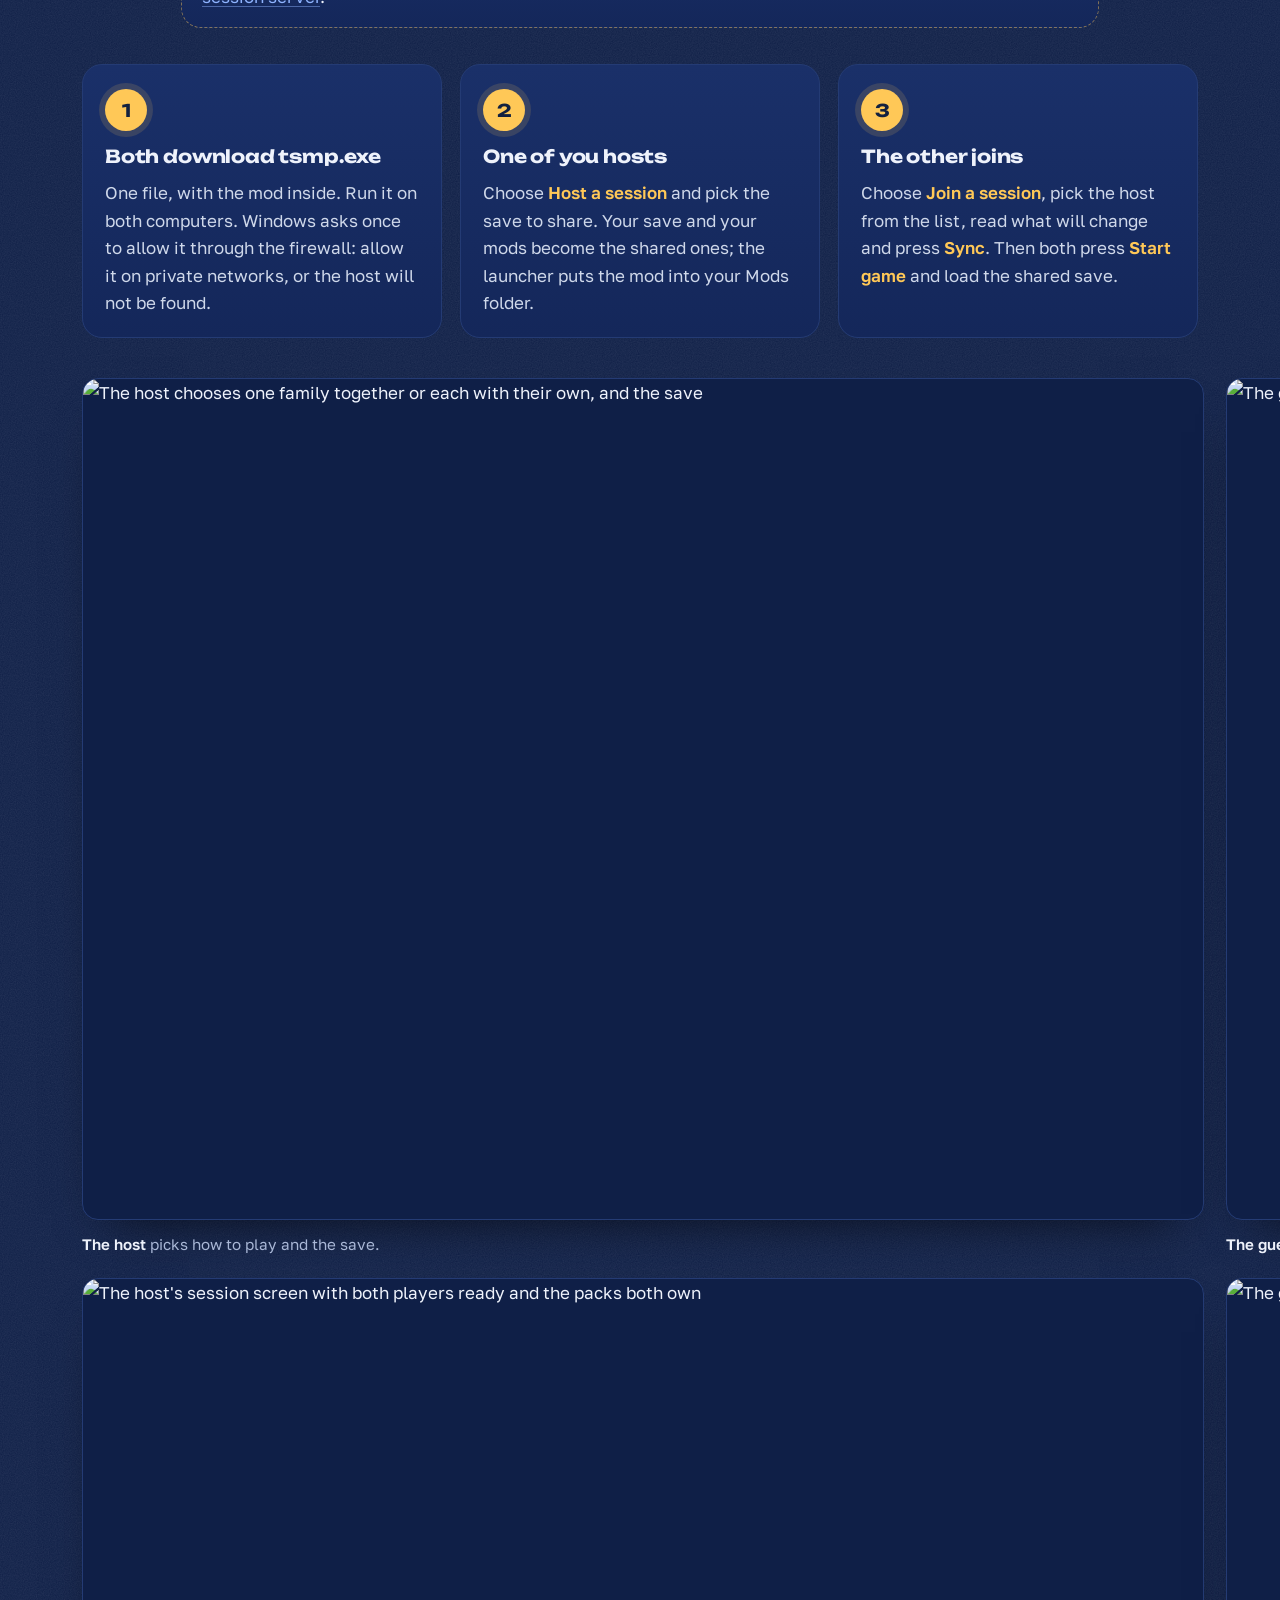
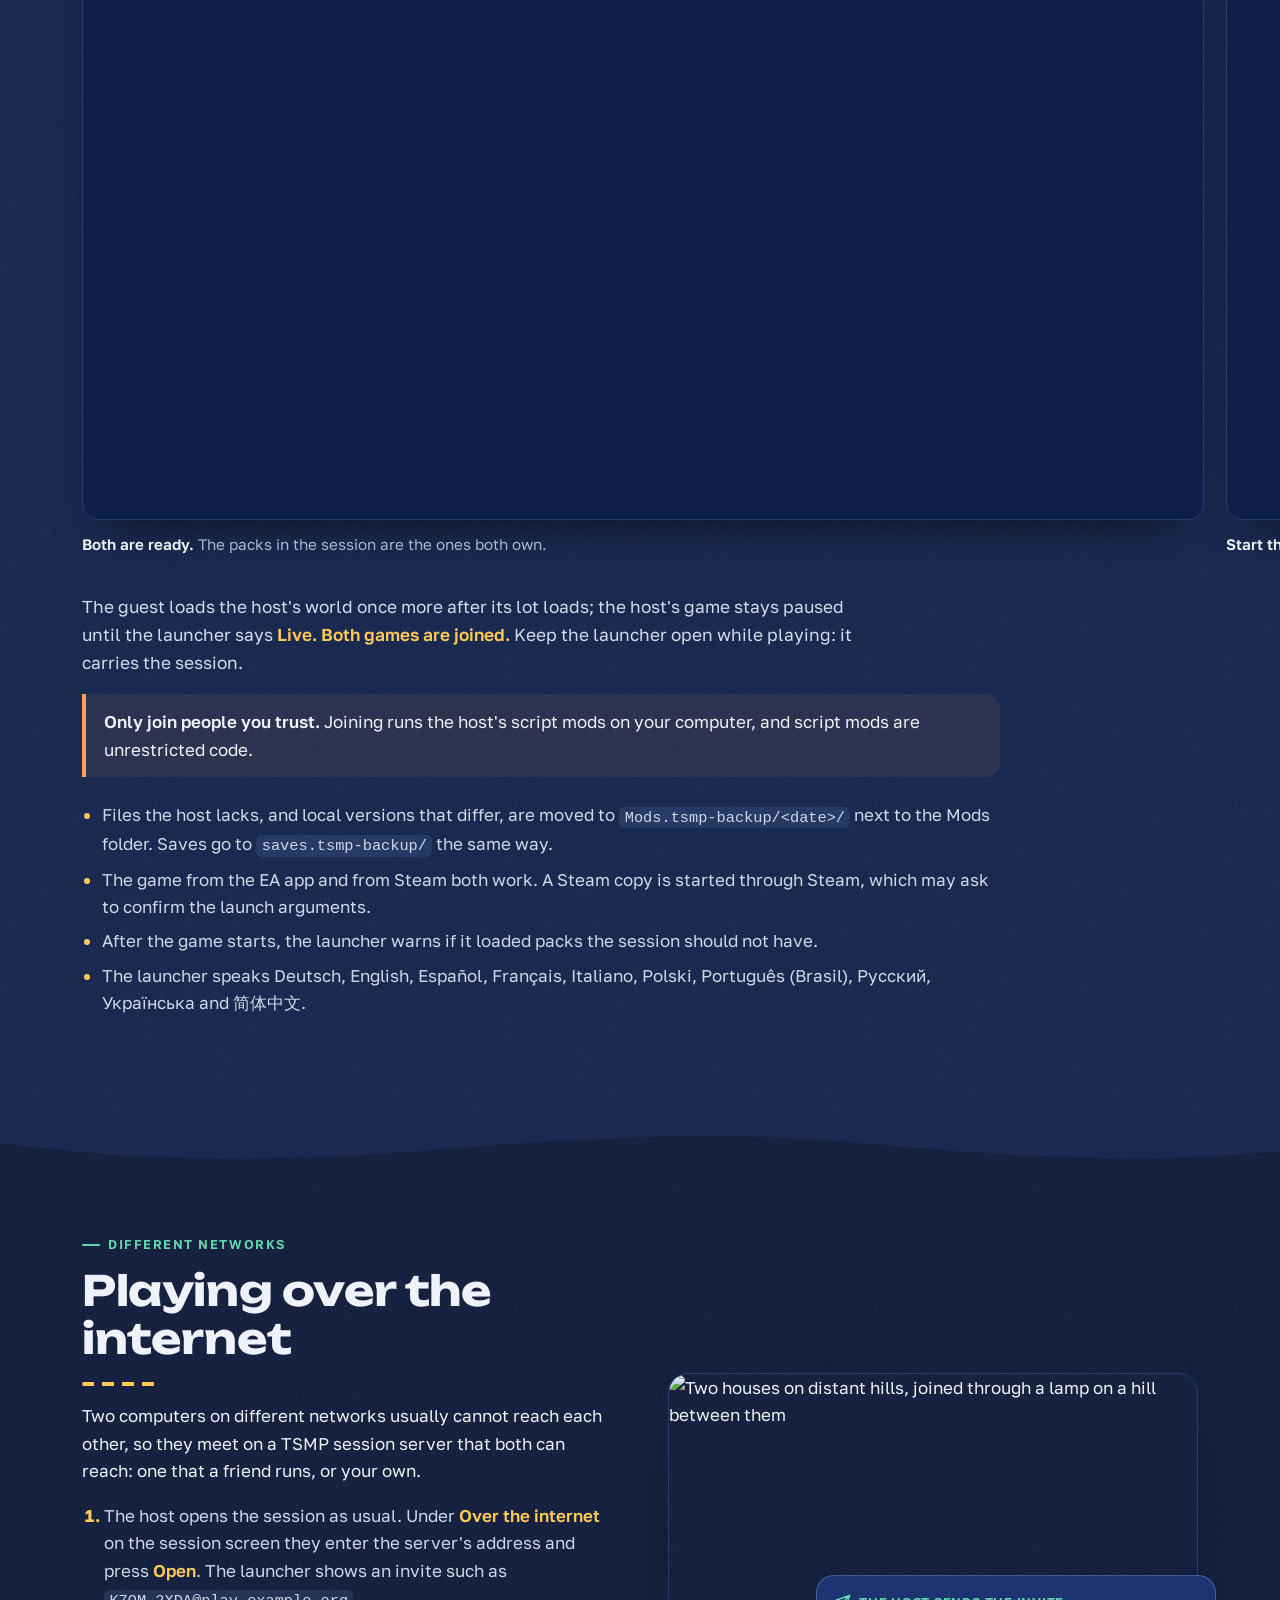
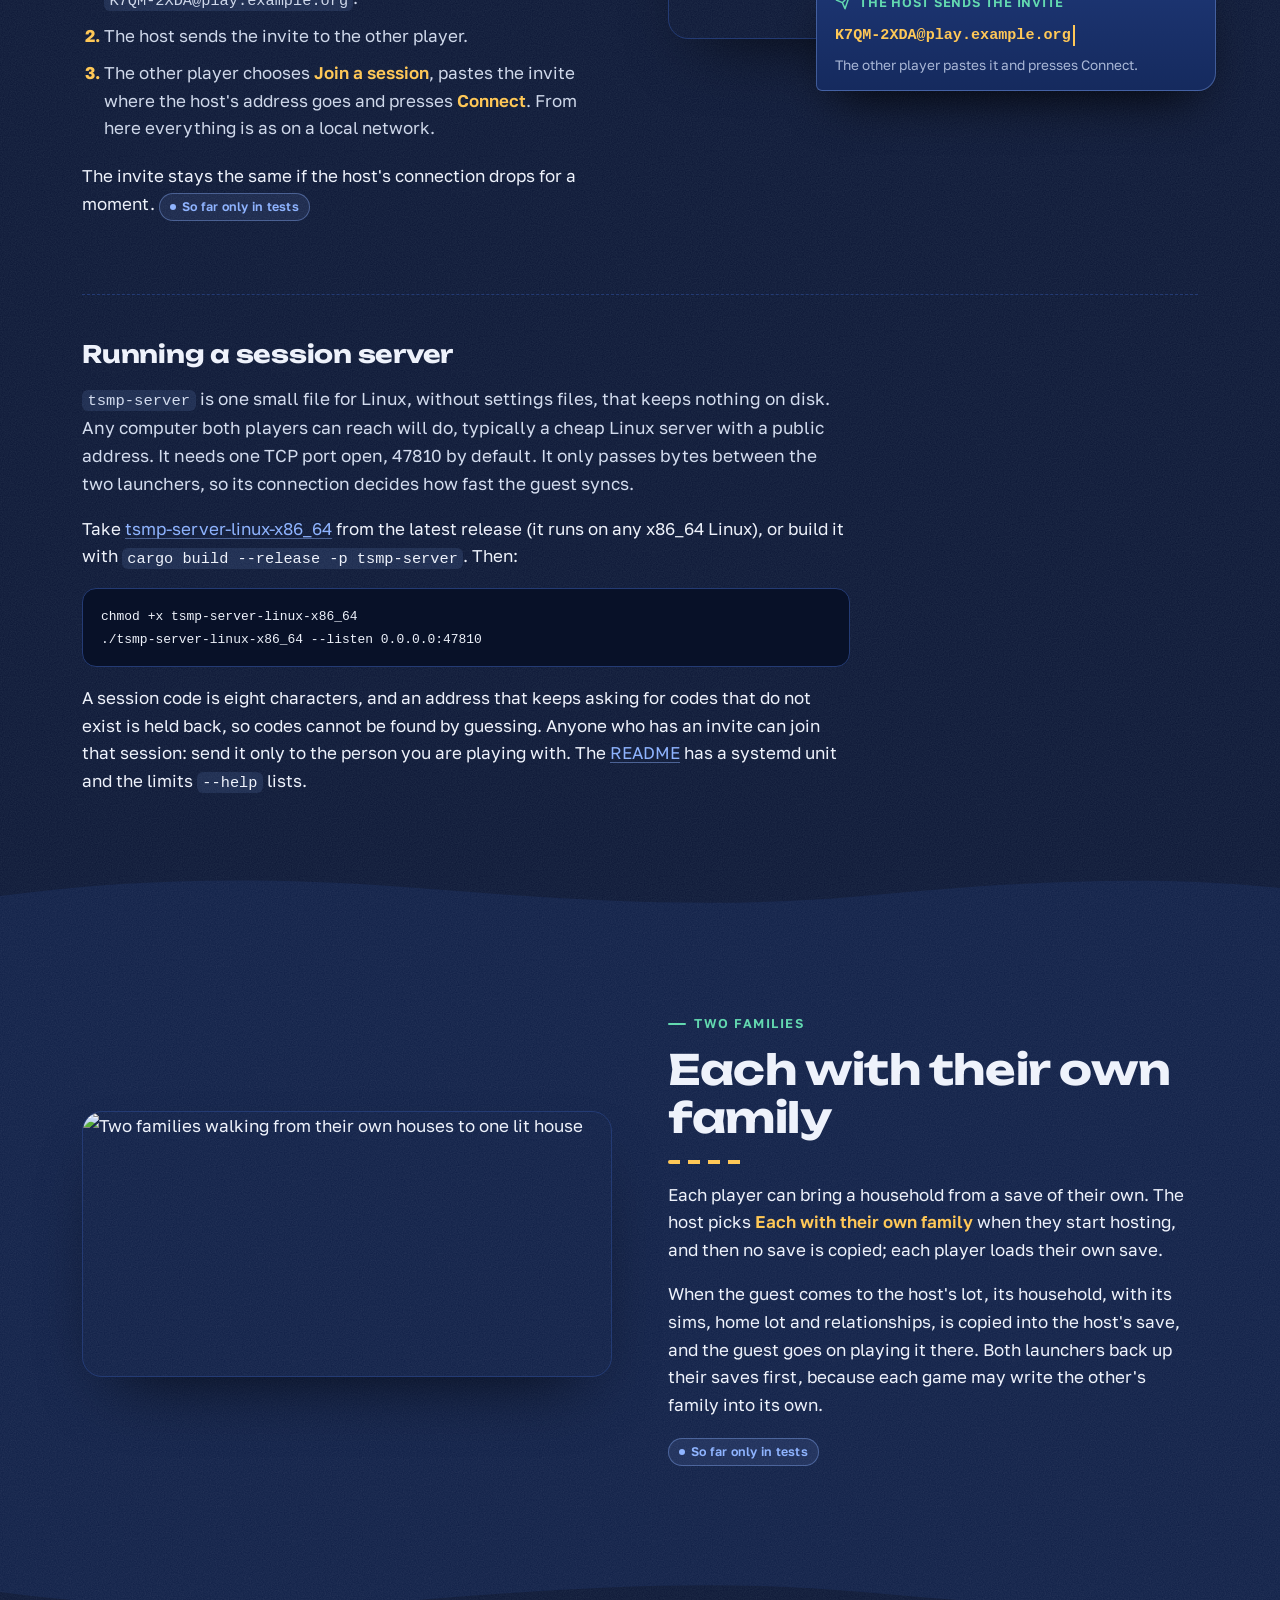
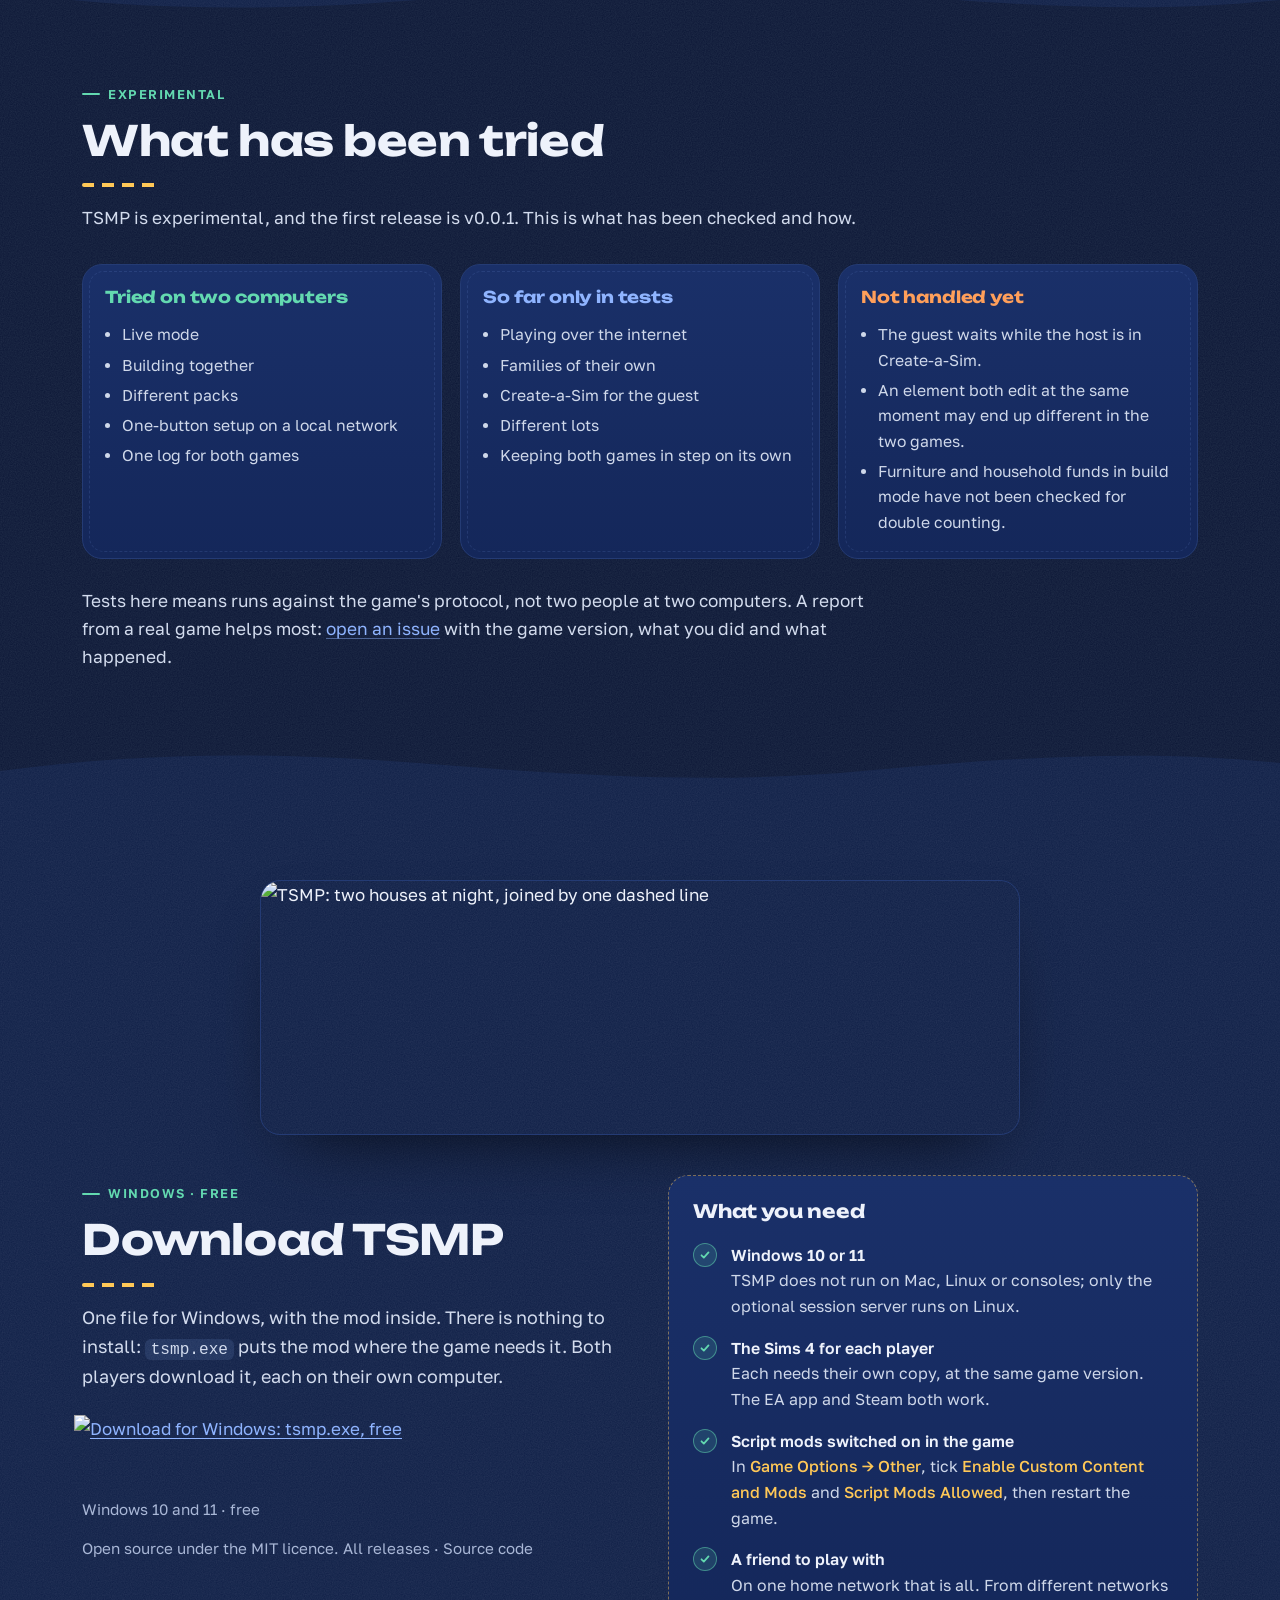
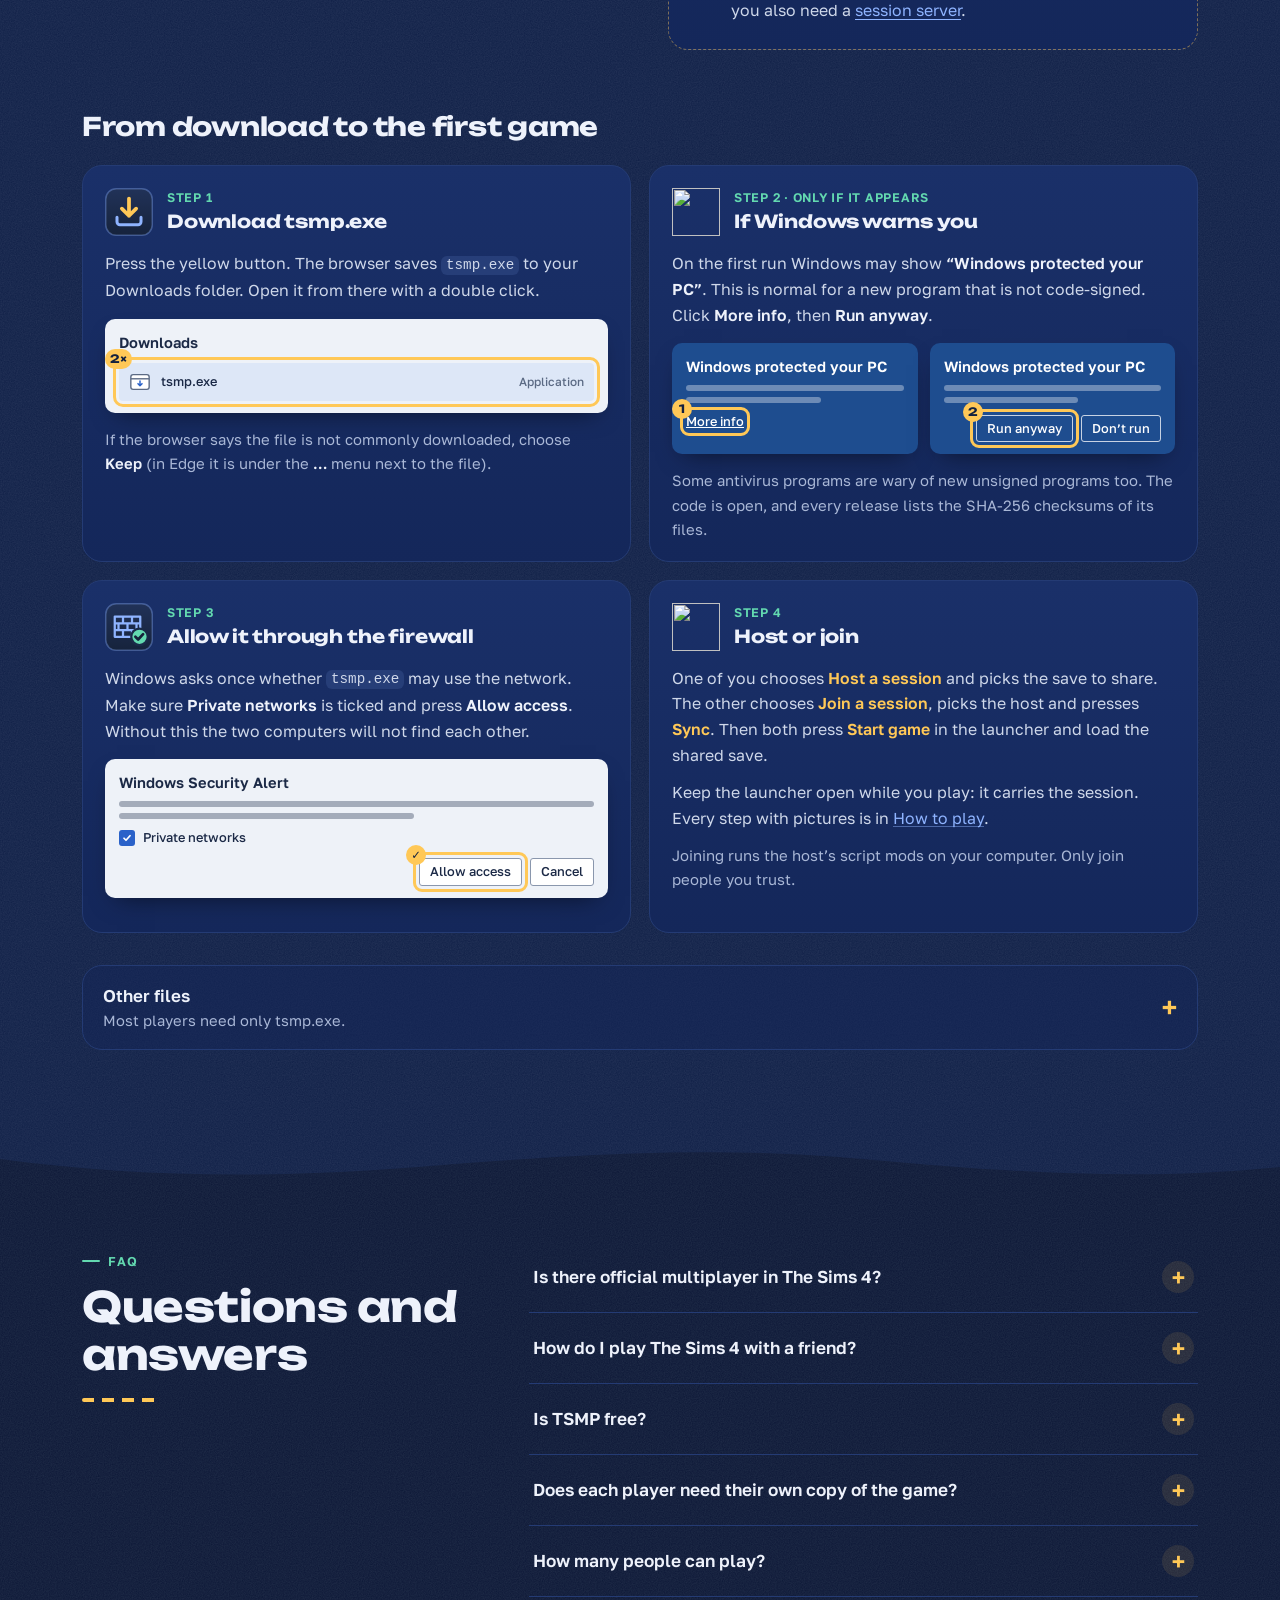
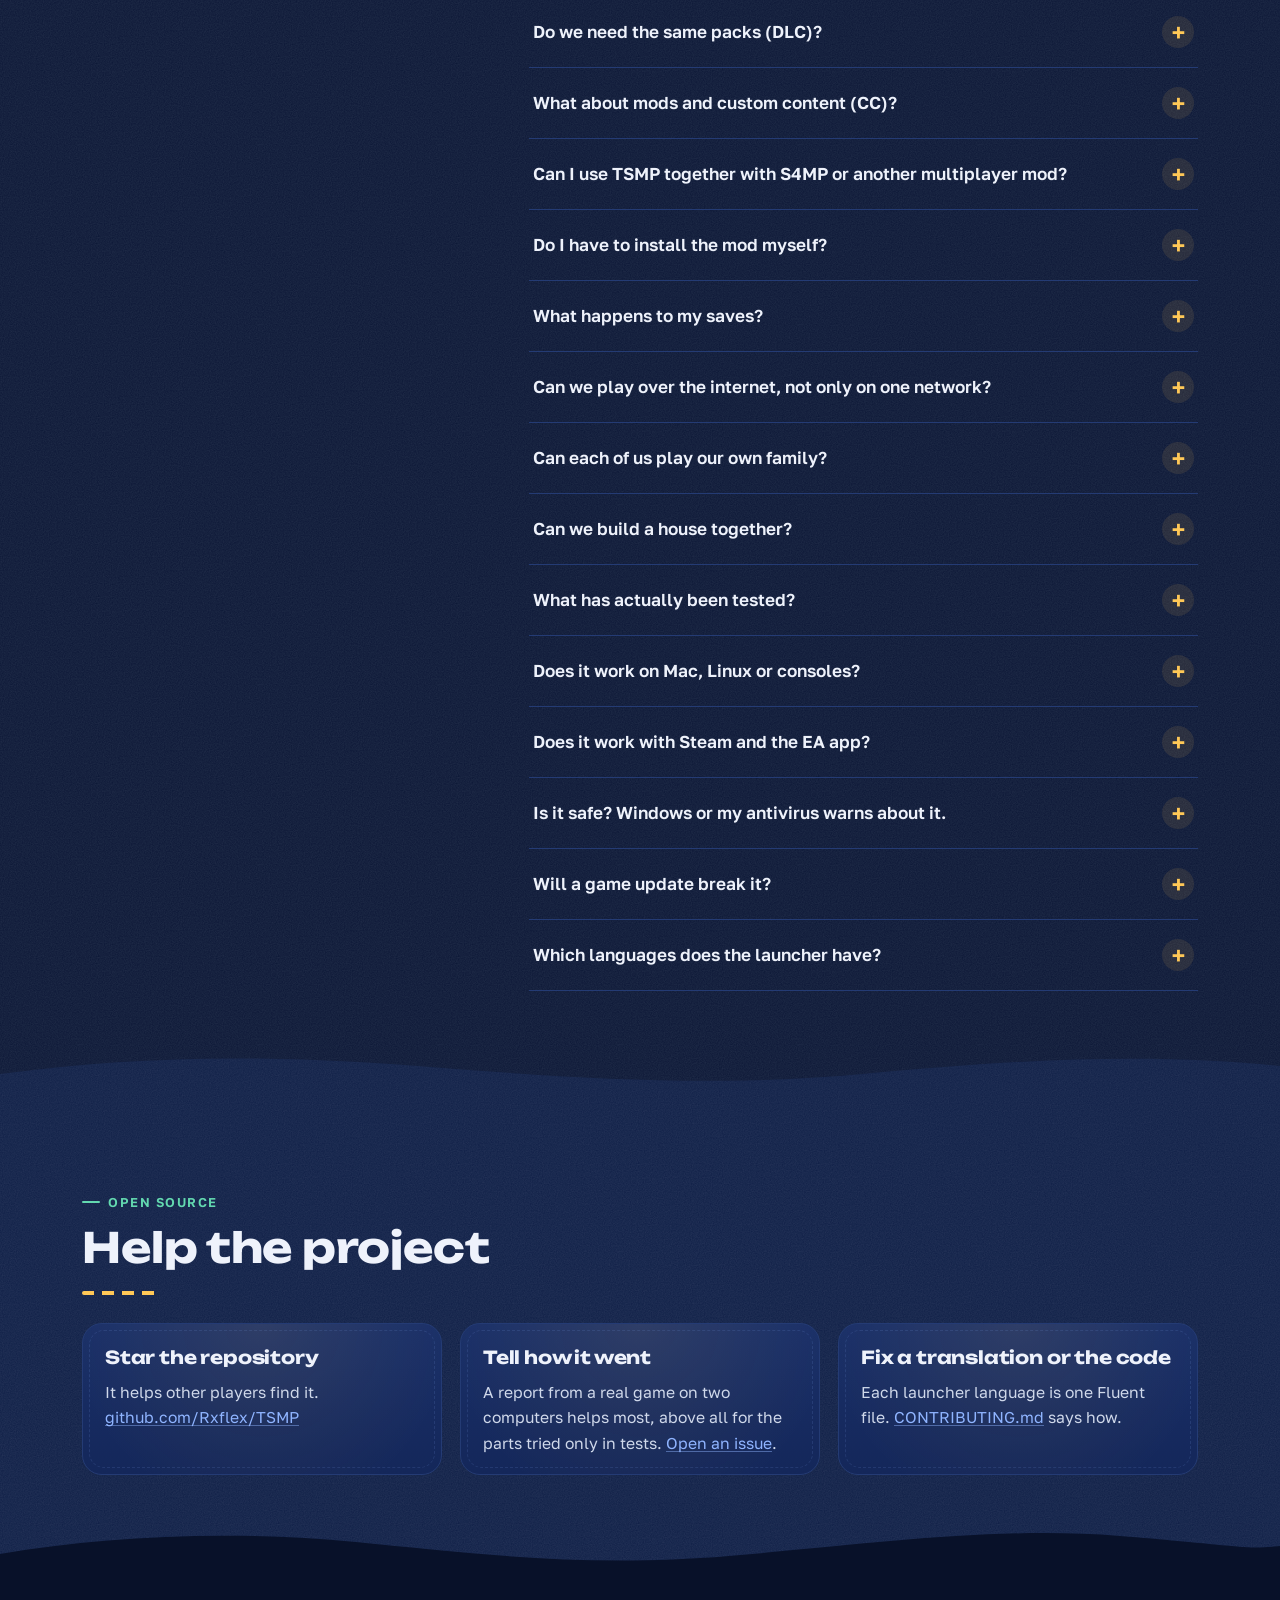
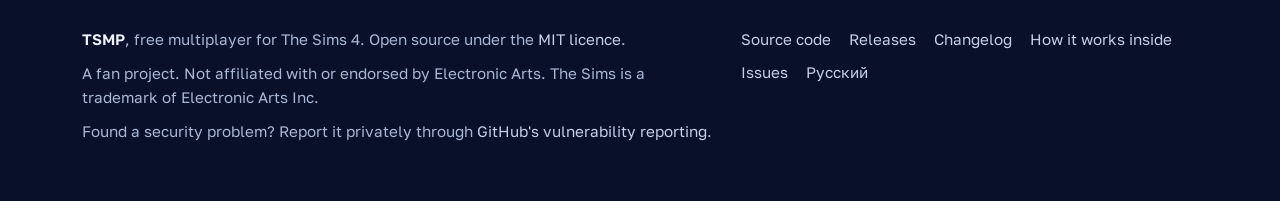
==== commit 15ad76fd: "Give the site a night hero with parallax, motion and the game's trailers The hero is a felt night sc" ====
--- a/site/index.html
+++ b/site/index.html
@@ -9,7 +9,7 @@
 <link rel="alternate" hreflang="en" href="https://rxflex.github.io/TSMP/">
 <link rel="alternate" hreflang="ru" href="https://rxflex.github.io/TSMP/ru/">
 <link rel="alternate" hreflang="x-default" href="https://rxflex.github.io/TSMP/">
-<meta name="theme-color" content="#16223a">
+<meta name="theme-color" content="#0b1736">
 <meta name="color-scheme" content="dark">
 <link rel="icon" href="favicon.svg" type="image/svg+xml">
 
@@ -30,9 +30,14 @@
 <meta name="twitter:image" content="https://rxflex.github.io/TSMP/assets/social-preview.jpg">
 <meta name="twitter:image:alt" content="TSMP, multiplayer for The Sims 4: two houses at night, joined by one line">
 
+<link rel="preload" as="image" type="image/webp" href="img/hero/hero-sky-960.webp" media="(max-width: 600px)" fetchpriority="high">
+<link rel="preload" as="image" type="image/webp" href="img/hero/hero-sky.webp" media="(min-width: 601px)" fetchpriority="high">
 <link rel="preconnect" href="https://fonts.googleapis.com">
 <link rel="preconnect" href="https://fonts.gstatic.com" crossorigin>
-<link rel="stylesheet" href="https://fonts.googleapis.com/css2?family=Golos+Text:wght@400;500;600&family=Unbounded:wght@600;700&display=swap">
+<link rel="stylesheet" href="https://fonts.googleapis.com/css2?family=Golos+Text:wght@400;500;600&amp;family=Unbounded:wght@600;700&amp;display=swap">
+<link rel="stylesheet" href="css/site.css">
+<script>document.documentElement.classList.add("js");addEventListener("DOMContentLoaded",function(){if(!window.__tsmp)document.documentElement.classList.remove("js")})</script>
+<script src="js/site.js" defer></script>
 
 <script type="application/ld+json">
 {
@@ -87,238 +92,15 @@
   ]
 }
 </script>
-
-<style>
-:root{
-  --bg:#111b30;--bg-2:#16223a;--card:#1b2946;--card-2:#203153;--line:#2c3e63;
-  --text:#eaf0fa;--muted:#aebbd3;--yellow:#ffc857;--blue:#8fb4ff;--mint:#63d9b0;--orange:#ff9f5a;
-  --ink:#16223a;--radius:16px;
-  --head:"Unbounded","Golos Text",system-ui,sans-serif;
-  --body:"Golos Text",system-ui,-apple-system,"Segoe UI",Roboto,Arial,sans-serif;
-  --mono:ui-monospace,"Cascadia Mono","SFMono-Regular",Consolas,"Liberation Mono",monospace;
-}
-*,*::before,*::after{box-sizing:border-box}
-html{-webkit-text-size-adjust:100%;scroll-behavior:smooth}
-@media (prefers-reduced-motion:reduce){html{scroll-behavior:auto}}
-body{margin:0;background:var(--bg);color:var(--text);font:400 1.0625rem/1.6 var(--body);overflow-wrap:break-word}
-img{max-width:100%;height:auto;display:block}
-a{color:var(--blue);text-underline-offset:3px}
-a:hover{color:var(--yellow)}
-:focus-visible{outline:3px solid var(--yellow);outline-offset:3px;border-radius:6px}
-h1,h2,h3{font-family:var(--head);font-weight:700;line-height:1.15;letter-spacing:-.01em;margin:0 0 .6em}
-h1{font-size:clamp(2rem,5.2vw,3.5rem)}
-h2{font-size:clamp(1.55rem,3.4vw,2.35rem)}
-h3{font-size:1.12rem;line-height:1.3}
-p{margin:0 0 1em}
-code{font-family:var(--mono);font-size:.9em;background:rgba(143,180,255,.12);padding:.1em .35em;border-radius:6px;white-space:nowrap}
-pre{font-family:var(--mono);font-size:.9rem;line-height:1.55;background:#0c1426;border:1px solid var(--line);border-radius:12px;padding:16px 18px;margin:0 0 1.2em;overflow-x:auto}
-pre code{background:none;padding:0;white-space:pre}
-code.long{white-space:normal}
-.wrap{max-width:1140px;margin:0 auto;padding:0 16px}
-@media (min-width:720px){.wrap{padding:0 28px}}
-.skip{position:absolute;left:-9999px;top:8px;background:var(--yellow);color:var(--ink);padding:8px 14px;border-radius:8px;z-index:10}
-.skip:focus{left:8px}
-
-/* header */
-.top{border-bottom:1px solid rgba(44,62,99,.7)}
-.top .wrap{display:flex;align-items:center;justify-content:space-between;gap:16px;min-height:64px}
-.logo{display:flex;align-items:center;gap:10px;font-family:var(--head);font-weight:700;font-size:1.25rem;color:var(--yellow);text-decoration:none;letter-spacing:.02em}
-.logo img{width:30px;height:30px}
-.nav{display:flex;align-items:center;gap:6px 20px;flex-wrap:wrap;justify-content:flex-end}
-.nav a{color:var(--muted);text-decoration:none;font-weight:500;font-size:.97rem}
-.nav a:hover{color:var(--text)}
-.nav .lang{color:var(--text);border:1px solid var(--line);border-radius:999px;padding:4px 12px}
-.nav .lang:hover{border-color:var(--yellow);color:var(--yellow)}
-@media (max-width:820px){.nav .opt{display:none}}
-
-/* hero */
-.hero{position:relative;padding:48px 0 72px;overflow:hidden}
-.hero::before{content:"";position:absolute;inset:0;pointer-events:none;opacity:.8;background:
-  radial-gradient(900px 420px at 80% 30%,rgba(143,180,255,.10),transparent 70%),
-  radial-gradient(600px 400px at 0% 100%,rgba(255,200,87,.06),transparent 70%)}
-@media (min-width:980px){.hero::before{background:
-  radial-gradient(2px 2px at 8% 18%,var(--yellow) 50%,transparent 51%),
-  radial-gradient(2px 2px at 46% 9%,#cfd9ee 50%,transparent 51%),
-  radial-gradient(3px 3px at 93% 14%,var(--yellow) 50%,transparent 51%),
-  radial-gradient(2px 2px at 70% 6%,#cfd9ee 50%,transparent 51%),
-  radial-gradient(2px 2px at 24% 92%,#cfd9ee 50%,transparent 51%),
-  radial-gradient(900px 420px at 80% 30%,rgba(143,180,255,.10),transparent 70%),
-  radial-gradient(600px 400px at 0% 100%,rgba(255,200,87,.06),transparent 70%)}}
-.hero .wrap{position:relative;display:grid;gap:40px;align-items:center}
-@media (min-width:980px){.hero .wrap{grid-template-columns:1fr 1.08fr;gap:56px}.hero{padding:72px 0 96px}}
-.eyebrow{display:inline-flex;flex-wrap:wrap;gap:6px 10px;align-items:center;font-size:.9rem;font-weight:600;color:var(--mint);margin:0 0 18px}
-.eyebrow span+span::before{content:"·";margin-right:10px;color:var(--muted)}
-.hero h1 em{font-style:normal;color:var(--yellow);white-space:nowrap}
-html[lang="ru"] .hero h1{font-size:clamp(1.9rem,4.6vw,3.05rem)}
-.lead{font-size:1.18rem;color:#d3dcec;max-width:36em}
-.cta{display:flex;flex-wrap:wrap;gap:12px;margin:28px 0 18px}
-.btn{display:inline-flex;align-items:center;justify-content:center;gap:10px;min-height:52px;padding:12px 22px;border-radius:12px;font-weight:600;font-size:1.05rem;text-decoration:none;transition:transform .15s ease,background .15s ease,border-color .15s ease}
-.btn svg{width:20px;height:20px;flex:none}
-@media (max-width:480px){.cta .btn{flex:1 1 100%}}
-.btn-main{background:var(--yellow);color:var(--ink)}
-.btn-main:hover{background:#ffd47a;color:var(--ink);transform:translateY(-1px)}
-.btn-alt{border:1px solid var(--line);color:var(--text);background:rgba(27,41,70,.6)}
-.btn-alt:hover{border-color:var(--blue);color:var(--text)}
-.fine{font-size:.93rem;color:var(--muted);max-width:34em;margin:0}
-.fine a{color:var(--muted)}
-.shot{margin:0;border-radius:var(--radius);overflow:hidden;border:1px solid var(--line);background:var(--bg-2);box-shadow:0 30px 80px -20px rgba(0,0,0,.6),0 0 0 6px rgba(143,180,255,.05)}
-
-/* sections */
-section{padding:72px 0;scroll-margin-top:12px}
-section.alt{background:var(--bg-2);border-top:1px solid rgba(44,62,99,.6);border-bottom:1px solid rgba(44,62,99,.6)}
-.intro{max-width:46em;color:#d3dcec;font-size:1.08rem}
-.art{border-radius:var(--radius);border:1px solid var(--line);margin:0 0 32px;width:100%}
-.art.wide{max-width:860px;margin:0 auto 32px}
-
-.grid{display:grid;gap:16px;grid-template-columns:repeat(auto-fill,minmax(250px,1fr));margin-top:28px}
-.card{background:var(--card);border:1px solid var(--line);border-radius:var(--radius);padding:20px 20px 16px;display:flex;flex-direction:column}
-.card h3{display:flex;align-items:center;gap:10px}
-.card h3 svg{width:22px;height:22px;flex:none;color:var(--yellow)}
-.card p{color:#cdd6e7;font-size:.98rem}
-.card .tag{margin-top:auto;align-self:flex-start}
-.tag{display:inline-block;font-size:.78rem;font-weight:600;letter-spacing:.02em;padding:3px 10px;border-radius:999px;white-space:nowrap}
-.tag.ok{color:var(--mint);background:rgba(99,217,176,.12);border:1px solid rgba(99,217,176,.35)}
-.tag.test{color:var(--blue);background:rgba(143,180,255,.10);border:1px solid rgba(143,180,255,.35)}
-.legend{display:flex;flex-wrap:wrap;gap:8px 16px;align-items:center;margin-top:20px;font-size:.93rem;color:var(--muted)}
-
-.need{background:rgba(255,200,87,.07);border:1px solid rgba(255,200,87,.3);border-radius:var(--radius);padding:16px 20px;margin:24px 0 32px;max-width:52em}
-.need p{margin:0}
-.steps{list-style:none;padding:0;margin:0 0 36px;display:grid;gap:16px;counter-reset:s}
-@media (min-width:880px){.steps{grid-template-columns:repeat(3,1fr)}}
-.steps li{counter-increment:s;background:var(--card);border:1px solid var(--line);border-radius:var(--radius);padding:22px 20px 18px}
-.steps li::before{content:counter(s);display:inline-grid;place-items:center;width:38px;height:38px;border-radius:50%;background:var(--yellow);color:var(--ink);font:700 1.05rem var(--head);margin-bottom:14px}
-.steps p{color:#cdd6e7;margin:0}
-b,strong{font-weight:600;color:var(--text)}
-.ui{color:var(--yellow);font-weight:600}
-
-.gallery{display:grid;gap:20px;grid-template-columns:1fr;margin:0 0 32px}
-@media (min-width:720px){.gallery{grid-template-columns:1fr 1fr}}
-.gallery figure{margin:0}
-.gallery img{border-radius:12px;border:1px solid var(--line);background:var(--bg-2)}
-.gallery figcaption{font-size:.95rem;color:var(--muted);margin-top:10px}
-
-.note{border-left:4px solid var(--orange);background:rgba(255,159,90,.08);border-radius:0 12px 12px 0;padding:14px 18px;margin:0 0 24px;max-width:52em}
-.note p{margin:0}
-.list{padding-left:1.2em;margin:0 0 1em;max-width:52em;color:#cdd6e7}
-.list li{margin:.35em 0}
-.list li::marker{color:var(--yellow)}
-
-.split{display:grid;gap:32px;align-items:center}
-@media (min-width:900px){.split{grid-template-columns:1fr 1fr;gap:48px}}
-.split .art{margin:0}
-ol.plain{padding-left:1.3em;margin:0 0 1.2em;color:#cdd6e7}
-ol.plain li{margin:.5em 0}
-ol.plain li::marker{color:var(--yellow);font-weight:700}
-.sub{margin-top:48px;padding-top:40px;border-top:1px solid var(--line)}
-
-.status{display:grid;gap:16px;margin-top:28px}
-@media (min-width:880px){.status{grid-template-columns:repeat(3,1fr)}}
-.status .card h3{font-size:1.02rem}
-.status ul{margin:0;padding-left:1.1em;color:#cdd6e7;font-size:.98rem}
-.status li{margin:.3em 0}
-.status .ok h3{color:var(--mint)}
-.status .test h3{color:var(--blue)}
-.status .todo h3{color:var(--orange)}
-
-.faq{max-width:52em;margin-top:24px}
-.faq details{border-bottom:1px solid var(--line)}
-.faq summary{list-style:none;cursor:pointer;display:flex;justify-content:space-between;gap:16px;align-items:center;padding:18px 0}
-.faq summary::-webkit-details-marker{display:none}
-.faq summary h3{margin:0;font-family:var(--body);font-weight:600;font-size:1.08rem;letter-spacing:0}
-.faq summary::after{content:"+";font:600 1.5rem/1 var(--head);color:var(--yellow);flex:none;transition:transform .15s ease}
-.faq details[open] summary::after{transform:rotate(45deg)}
-.faq .a{padding:0 0 18px;color:#cdd6e7}
-.faq .a p:last-child{margin-bottom:0}
-
-.help{display:grid;gap:16px;grid-template-columns:repeat(auto-fit,minmax(240px,1fr));margin-top:24px}
-.help .card p{margin-bottom:0}
-
-/* download */
-.nav .nav-dl{display:inline-flex;align-items:center;gap:6px;color:var(--ink);background:var(--yellow);border-radius:999px;padding:4px 14px 4px 11px;font-weight:600}
-.nav .nav-dl:hover{color:var(--ink);background:#ffd47a}
-.nav .nav-dl svg{width:16px;height:16px;flex:none}
-@media (max-width:440px){.nav .wide{display:none}}
-@media (max-width:359px){.nav{flex-wrap:nowrap;gap:6px 10px}.top .wrap{gap:10px}.nav .nav-dl{padding:4px 11px}.nav .nav-dl svg{display:none}}
-.dl-art{max-width:900px;margin:0 auto 48px}
-.dl-top{display:grid;gap:32px;align-items:center;margin-bottom:56px}
-@media (min-width:900px){.dl-top{grid-template-columns:1fr 1fr;gap:56px}}
-.dl-lead{font-size:1.12rem;color:#d3dcec;max-width:30em}
-.dl-btn{display:inline-block;margin:6px 0 4px -8px;border-radius:24px;transition:transform .15s ease,filter .15s ease}
-.dl-btn:hover{transform:translateY(-2px);filter:brightness(1.04)}
-.dl-btn img{width:360px}
-.dl-meta{font-size:.95rem;color:var(--muted);margin:0 0 14px}
-#dl-info:not(:empty){color:var(--text);font-weight:500}
-.dl-meta .nw{white-space:nowrap}
-.dl-alt{font-size:.95rem;color:var(--muted);margin:0}
-.dl-alt a{color:var(--muted)}
-.dl-alt a:hover{color:var(--yellow)}
-.dl-need{background:rgba(255,200,87,.07);border:1px solid rgba(255,200,87,.3);border-radius:var(--radius);padding:24px 24px 10px}
-.dl-need h3{font-size:1.15rem;margin-bottom:18px}
-.dl-check{list-style:none;margin:0;padding:0}
-.dl-check li{position:relative;padding-left:38px;margin:0 0 16px;color:#cdd6e7;font-size:.99rem}
-.dl-check li::before{content:"";position:absolute;left:0;top:1px;width:24px;height:24px;border-radius:50%;border:1px solid rgba(99,217,176,.5);background:rgba(99,217,176,.14) url("data:image/svg+xml,%3Csvg xmlns='http://www.w3.org/2000/svg' viewBox='0 0 24 24' fill='none' stroke='%2363d9b0' stroke-width='3' stroke-linecap='round' stroke-linejoin='round'%3E%3Cpath d='m6 12.5 4 4 8-9'/%3E%3C/svg%3E") center/14px no-repeat}
-.dl-check b{display:block}
-.dl-check .ui{font-weight:500}
-.dl-steps-h{font-size:clamp(1.25rem,2.4vw,1.6rem);margin-bottom:22px;scroll-margin-top:16px}
-.dl-steps{list-style:none;padding:0;margin:0 0 32px;display:grid;gap:16px}
-@media (min-width:760px){.dl-steps{grid-template-columns:1fr 1fr}}
-.dl-steps>li{background:var(--card);border:1px solid var(--line);border-radius:var(--radius);padding:22px 22px 20px;min-width:0}
-.dl-step-top{display:flex;align-items:center;gap:14px;margin-bottom:14px}
-.dl-step-top img,.dl-step-top svg{width:48px;height:48px;flex:none}
-.dl-step-top h4{margin:0;font-family:var(--head);font-weight:700;font-size:1.12rem;line-height:1.3;letter-spacing:-.01em}
-.dl-n{display:block;font:600 .78rem/1.2 var(--body);letter-spacing:.06em;text-transform:uppercase;color:var(--mint);margin-bottom:4px}
-.dl-steps p{color:#cdd6e7;margin:0 0 12px;font-size:.99rem}
-.dl-steps p:last-child{margin-bottom:0}
-.dl-steps .small{font-size:.93rem;color:var(--muted)}
-.dl-steps .small a{color:var(--muted)}
-.mock{display:flex;flex-wrap:wrap;gap:12px;margin:16px 0 14px}
-.win{flex:1 1 180px;min-width:0;border-radius:10px;padding:14px 14px 12px;font:500 .8rem/1.35 "Segoe UI",var(--body);box-shadow:0 10px 24px -12px rgba(0,0,0,.6)}
-.win .t{display:block;font-size:.92rem;font-weight:600;margin-bottom:8px}
-.win .bar{display:block;height:6px;border-radius:3px;margin:0 0 6px;opacity:.35;background:currentColor}
-.win .bar.s{width:62%}
-.win .row{display:flex;justify-content:flex-end;gap:8px;margin-top:12px;flex-wrap:wrap}
-.win .b{padding:4px 10px;border:1px solid;border-radius:3px;white-space:nowrap}
-.win .lnk{text-decoration:underline;display:inline-block;margin-top:4px}
-.win .hit{position:relative;outline:3px solid var(--yellow);outline-offset:3px;border-radius:3px}
-.win .hit::before{content:attr(data-n);position:absolute;left:-14px;top:-14px;min-width:20px;height:20px;padding:0 5px;border-radius:10px;background:var(--yellow);color:var(--ink);font:700 .72rem/20px var(--head);text-align:center;text-decoration:none}
-.win.ss{background:#1e4d8f;color:#fff}
-.win.ss .b{border-color:rgba(255,255,255,.75)}
-.win.fw{background:#eef2f8;color:#1b2946}
-.win.fw .b{border-color:#8a97ad;background:#fff}
-.win .file{display:flex;align-items:center;gap:10px;margin-top:10px;padding:8px 10px;border-radius:4px;background:#dde7f7}
-.win .file svg{width:22px;height:22px;flex:none}
-.win .file small{margin-left:auto;color:#5b6a84;font-size:.74rem}
-.win .tick{display:flex;align-items:center;gap:8px;margin:10px 0 6px}
-.win .tick i{width:16px;height:16px;border-radius:3px;background:#2a62c9 url("data:image/svg+xml,%3Csvg xmlns='http://www.w3.org/2000/svg' viewBox='0 0 24 24' fill='none' stroke='%23fff' stroke-width='3.5' stroke-linecap='round' stroke-linejoin='round'%3E%3Cpath d='m6 12.5 4 4 8-9'/%3E%3C/svg%3E") center/12px no-repeat;flex:none}
-.dl-more{border:1px solid var(--line);border-radius:var(--radius);background:rgba(27,41,70,.5)}
-.dl-more summary{list-style:none;cursor:pointer;display:flex;justify-content:space-between;align-items:center;gap:16px;padding:16px 20px;font-weight:600}
-.dl-more summary::-webkit-details-marker{display:none}
-.dl-more summary::after{content:"+";font:600 1.5rem/1 var(--head);color:var(--yellow);flex:none;transition:transform .15s ease}
-.dl-more[open] summary::after{transform:rotate(45deg)}
-.dl-more summary small{display:block;font-weight:400;color:var(--muted);font-size:.92rem}
-.dl-files{list-style:none;margin:0;padding:0 20px}
-.dl-files li{display:flex;gap:14px;align-items:flex-start;padding:14px 0;border-top:1px solid var(--line)}
-.dl-files img{width:32px;height:32px;flex:none;margin-top:2px}
-.dl-files p{margin:0;color:#cdd6e7;font-size:.96rem}
-.dl-files a.f{font-family:var(--mono);font-weight:600;font-size:.95rem}
-.dl-more .foot{margin:0;padding:14px 20px 18px;border-top:1px solid var(--line);font-size:.95rem;color:var(--muted)}
-
-footer{border-top:1px solid var(--line);padding:40px 0 48px;color:var(--muted);font-size:.95rem}
-footer .wrap{display:grid;gap:20px}
-@media (min-width:820px){footer .wrap{grid-template-columns:1.4fr 1fr}}
-footer p{margin:0 0 .6em}
-footer nav{display:flex;flex-wrap:wrap;gap:8px 18px;align-content:flex-start}
-footer a{color:var(--muted)}
-footer a:hover{color:var(--yellow)}
-</style>
 </head>
 <body>
 <a class="skip" href="#main">Skip to content</a>
 
-<header class="top">
-  <div class="wrap">
-    <a class="logo" href="./" aria-label="TSMP home"><img src="favicon.svg" alt="" width="30" height="30">TSMP</a>
+<header class="top" data-header>
+  <div class="wrap">
+    <a class="logo" href="./" aria-label="TSMP home"><img src="favicon.svg" alt="" width="32" height="32">TSMP</a>
     <nav class="nav" aria-label="Main">
+      <a class="opt opt2" href="#videos">The game</a>
       <a class="opt" href="#playing">How to play</a>
       <a class="opt" href="#playing-over-the-internet">Over the internet</a>
       <a class="opt" href="#faq">FAQ</a>
@@ -330,88 +112,225 @@
 </header>
 
 <main id="main">
-<div class="hero">
-  <div class="wrap">
-    <div>
-      <p class="eyebrow"><span>Free</span><span>Open source</span><span>Windows</span></p>
-      <h1>The&nbsp;Sims&nbsp;4 multiplayer <em>for two</em></h1>
-      <p class="lead">Play The&nbsp;Sims&nbsp;4 with a friend. Two people share one world, on one local network or over the internet, and the launcher does the setup: it finds the other computer, copies the mods and the save, and starts both games with the packs both players own.</p>
-      <div class="cta">
-        <a class="btn btn-main" href="https://github.com/Rxflex/TSMP/releases/latest/download/tsmp.exe">
-          <svg viewBox="0 0 24 24" fill="none" stroke="currentColor" stroke-width="2.2" stroke-linecap="round" stroke-linejoin="round" aria-hidden="true"><path d="M12 3v12m0 0-5-5m5 5 5-5M4 20h16"/></svg>
-          Download tsmp.exe
-        </a>
-        <a class="btn btn-alt" href="https://github.com/Rxflex/TSMP">
+<div class="hero" data-hero data-play>
+  <div class="hero-art" aria-hidden="true">
+    <div class="scene">
+      <div class="layer layer-sky" data-depth="0.05">
+        <picture><source media="(max-width: 600px)" srcset="img/hero/hero-sky-960.webp" width="960" height="640"><img src="img/hero/hero-sky.webp" width="1920" height="1280" alt="" fetchpriority="high" decoding="async"></picture>
+        <span class="moon-glow"></span>
+      </div>
+      <div class="layer layer-far" data-depth="0.15">
+        <picture><source media="(max-width: 600px)" srcset="img/hero/hero-far-960.webp" width="960" height="640"><img src="img/hero/hero-far.webp" width="1920" height="1280" alt="" decoding="async"></picture>
+      </div>
+      <div class="layer layer-mid" data-depth="0.4">
+        <picture><source media="(max-width: 600px)" srcset="img/hero/hero-mid-960.webp" width="960" height="640"><img src="img/hero/hero-mid.webp" width="1920" height="1280" alt="" decoding="async"></picture>
+        <span class="win-glow l"></span><span class="win-glow r"></span>
+        <span class="spark-track"><i class="spark"></i></span><span class="spark-track b"><i class="spark"></i></span>
+      </div>
+      <div class="layer layer-front" data-depth="0.8">
+        <picture><source media="(max-width: 600px)" srcset="img/hero/hero-front-960.webp" width="960" height="640"><img src="img/hero/hero-front.webp" width="1920" height="1280" alt="" decoding="async"></picture>
+      </div>
+    </div>
+    <div class="twinkle" data-depth="0.1"><i></i><i></i><i></i></div>
+    <canvas class="fireflies" data-depth="0.5"></canvas>
+  </div>
+  <div class="hero-scrim"></div>
+  <div class="wrap hero-content" data-hero-content>
+    <p class="eyebrow"><span>Free</span><span>Open source</span><span>Windows</span></p>
+    <h1>The&nbsp;Sims&nbsp;4 multiplayer <em>for&nbsp;two</em></h1>
+    <p class="lead">Play The&nbsp;Sims&nbsp;4 with a friend. Two people share one world, on one local network or over the internet.</p>
+    <div class="cta">
+      <a class="btn btn-main" href="https://github.com/Rxflex/TSMP/releases/latest/download/tsmp.exe">
+        <svg viewBox="0 0 24 24" fill="none" stroke="currentColor" stroke-width="2.2" stroke-linecap="round" stroke-linejoin="round" aria-hidden="true"><path d="M12 3v12m0 0-5-5m5 5 5-5M4 20h16"/></svg>
+        Download tsmp.exe
+      </a>
+      <a class="btn btn-alt" href="https://github.com/Rxflex/TSMP">
           <svg viewBox="0 0 24 24" fill="currentColor" aria-hidden="true"><path d="M12 .5a11.5 11.5 0 0 0-3.64 22.41c.58.1.79-.25.79-.56v-2c-3.2.7-3.88-1.37-3.88-1.37-.52-1.33-1.28-1.69-1.28-1.69-1.05-.71.08-.7.08-.7 1.16.08 1.77 1.19 1.77 1.19 1.03 1.77 2.7 1.26 3.36.96.1-.75.4-1.26.73-1.55-2.55-.29-5.24-1.28-5.24-5.68 0-1.26.45-2.28 1.19-3.09-.12-.29-.52-1.46.11-3.05 0 0 .97-.31 3.17 1.18a11 11 0 0 1 5.77 0c2.2-1.49 3.17-1.18 3.17-1.18.63 1.59.23 2.76.11 3.05.74.81 1.19 1.83 1.19 3.09 0 4.41-2.69 5.38-5.26 5.67.41.36.78 1.06.78 2.14v3.17c0 .31.21.67.8.56A11.5 11.5 0 0 0 12 .5Z"/></svg>
-          View on GitHub
-        </a>
-      </div>
+        View on GitHub
+      </a>
+    </div>
+    <p class="hero-meta"><span class="dot" aria-hidden="true"></span><span><span data-release data-label="Version" data-unit="MB" data-suffix=" · "></span><span class="nw">Windows 10 and 11 · free</span></span></p>
+  </div>
+  <a class="scroll-cue" href="#about" aria-label="Scroll to the next section"></a>
+</div>
+
+<section id="about" class="lede" aria-labelledby="about-h">
+  <div class="wrap lede-grid">
+    <div data-reveal>
+      <h2 id="about-h" class="sr">About TSMP</h2>
+      <p class="lede-text">Two people share one world, and <em>the launcher does the setup</em>: it finds the other computer, copies the mods and the save, and starts both games with the packs both players own.</p>
       <p class="fine">One file for Windows, with the mod inside. Each player needs their own computer and their own copy of The&nbsp;Sims&nbsp;4, at the same version. On the first run Windows may ask twice: <a href="#first-run">here is what to press</a>. The project is experimental: <a href="#status">see what has been tried</a>.</p>
-    </div>
-    <figure class="shot">
-      <img src="assets/screens/en-home.png" width="1120" height="840" fetchpriority="high" alt="The TSMP launcher's home screen: Play The Sims 4 together, with Host a session and Join a session, and the detected game version and packs below">
+      <ul class="facts" data-stagger>
+        <li><b>2</b> players: one host, one guest</li>
+        <li><b>1</b> file, the mod inside</li>
+        <li><b>10</b> launcher languages</li>
+        <li><b>MIT</b> open source</li>
+      </ul>
+    </div>
+    <figure class="shot" data-reveal>
+      <img src="assets/screens/en-home.png" width="1120" height="840" loading="lazy" decoding="async" alt="The TSMP launcher's home screen: Play The Sims 4 together, with Host a session and Join a session, and the detected game version and packs below">
     </figure>
   </div>
-</div>
+</section>
 
 <section id="what-works" class="alt" aria-labelledby="what-works-h">
   <div class="wrap">
-    <h2 id="what-works-h">What works</h2>
-    <p class="intro">The&nbsp;Sims&nbsp;4 has no multiplayer of its own. TSMP adds it with a script mod and a launcher. One player hosts, the other joins, and both play in the host's world.</p>
-    <img class="art wide" src="assets/together.jpg" width="1400" height="700" loading="lazy" alt="Two people building in the same house at the same time">
-    <div class="grid">
-      <article class="card">
+    <div class="center" data-reveal>
+      <p class="kicker">Features</p>
+      <h2 id="what-works-h" class="sec-h">What works</h2>
+      <p class="intro">The&nbsp;Sims&nbsp;4 has no multiplayer of its own. TSMP adds it with a script mod and a launcher. One player hosts, the other joins, and both play in the host's world.</p>
+    </div>
+    <img class="art wide" data-reveal="zoom" src="assets/together.jpg" width="1400" height="700" loading="lazy" decoding="async" alt="Two people building in the same house at the same time">
+    <div class="grid" data-stagger>
+      <article class="card" data-tilt>
         <h3><svg viewBox="0 0 24 24" fill="none" stroke="currentColor" stroke-width="2" stroke-linejoin="round" aria-hidden="true"><path d="M3 11 12 4l9 7v9H3z"/><path d="M10 20v-5h4v5"/></svg>Live mode</h3>
         <p>Both players see the same lot, sims and clock. Each controls their own sims; the host's simulation decides what happens.</p>
         <span class="tag ok">Tried on two computers</span>
       </article>
-      <article class="card">
+      <article class="card" data-tilt>
         <h3><svg viewBox="0 0 24 24" fill="none" stroke="currentColor" stroke-width="2" stroke-linejoin="round" aria-hidden="true"><path d="M3 6h8v5H3zM13 6h8v5h-8zM7 13h10v5H7z"/></svg>Build mode, both at once</h3>
         <p>Walls, floors and wall coverings drawn by either player appear for the other while they keep building.</p>
         <span class="tag ok">Tried on two computers</span>
       </article>
-      <article class="card">
+      <article class="card" data-tilt>
         <h3><svg viewBox="0 0 24 24" fill="none" stroke="currentColor" stroke-width="2" aria-hidden="true"><circle cx="12" cy="12" r="9"/><path d="M3 12h18M12 3c3 3.2 3 14.8 0 18M12 3c-3 3.2-3 14.8 0 18"/></svg>Over the internet</h3>
         <p>Players on different networks meet through a small session server with an invite such as <code>K7QM-2XDA@play.example.org</code>. A dropped connection picks up again by itself.</p>
         <span class="tag test">So far only in tests</span>
       </article>
-      <article class="card">
+      <article class="card" data-tilt>
         <h3><svg viewBox="0 0 24 24" fill="none" stroke="currentColor" stroke-width="2" stroke-linecap="round" aria-hidden="true"><circle cx="8" cy="7" r="3"/><circle cx="17" cy="9" r="2.4"/><path d="M3 20c0-3.3 2.2-6 5-6s5 2.7 5 6M13.5 20c.2-2.8 1.6-5 3.5-5s3.5 2.2 3.5 5"/></svg>Each with their own family</h3>
         <p>A guest brings a household from a save of their own, with its relationships, into the host's world and keeps playing it there.</p>
         <span class="tag test">So far only in tests</span>
       </article>
-      <article class="card">
+      <article class="card" data-tilt>
         <h3><svg viewBox="0 0 24 24" fill="none" stroke="currentColor" stroke-width="2" stroke-linecap="round" aria-hidden="true"><circle cx="12" cy="8" r="4"/><path d="M5 21c.6-4 3.3-6.5 7-6.5s6.4 2.5 7 6.5"/></svg>Create-a-Sim</h3>
         <p>Either player edits their own sims; the host's game takes the guest's new look.</p>
         <span class="tag test">So far only in tests</span>
       </article>
-      <article class="card">
+      <article class="card" data-tilt>
         <h3><svg viewBox="0 0 24 24" fill="none" stroke="currentColor" stroke-width="2" stroke-linecap="round" stroke-linejoin="round" aria-hidden="true"><path d="M12 21s-6-5.3-6-10a6 6 0 0 1 12 0c0 4.7-6 10-6 10z"/><circle cx="12" cy="11" r="2.2"/></svg>Different lots</h3>
         <p>Players can each be on a lot of their own and meet again; a guest travelling to the host sees one loading screen.</p>
         <span class="tag test">So far only in tests</span>
       </article>
-      <article class="card">
+      <article class="card" data-tilt>
         <h3><svg viewBox="0 0 24 24" fill="none" stroke="currentColor" stroke-width="2" stroke-linejoin="round" aria-hidden="true"><path d="M12 3 3 7.5l9 4.5 9-4.5zM3 12l9 4.5 9-4.5M3 16.5 12 21l9-4.5"/></svg>Different packs</h3>
         <p>Players with different DLC play with the packs they have in common, through the game's own <code>-disablepacks:</code> option. TSMP does not unlock content.</p>
         <span class="tag ok">Tried on two computers</span>
       </article>
-      <article class="card">
+      <article class="card" data-tilt>
         <h3><svg viewBox="0 0 24 24" fill="none" stroke="currentColor" stroke-width="2" stroke-linecap="round" stroke-linejoin="round" aria-hidden="true"><path d="M20 12a8 8 0 1 1-2.3-5.6M20 4v4h-4"/></svg>One-button setup</h3>
         <p>The guest's Mods folder, CC included, and the shared save are made the same as the host's. Nothing is deleted: replaced files go to a backup folder.</p>
         <span class="tag ok">Tried on two computers</span>
       </article>
     </div>
-    <p class="legend"><span class="tag ok">Tried on two computers</span> with two copies of the game. <span class="tag test">So far only in tests</span> against the game's protocol.</p>
-  </div>
-</section>
-
-<section id="playing" aria-labelledby="playing-h">
-  <div class="wrap">
-    <h2 id="playing-h">How to play The&nbsp;Sims&nbsp;4 with a friend</h2>
+    <p class="legend"><span><span class="tag ok">Tried on two computers</span> with two copies of the game.</span> <span><span class="tag test">So far only in tests</span> against the game's protocol.</span></p>
+  </div>
+</section>
+
+<section id="videos" aria-labelledby="videos-h">
+  <div class="wrap">
+    <div data-reveal>
+      <p class="kicker">The base game is free</p>
+      <h2 id="videos-h" class="sec-h">The game you'll play together</h2>
+      <p class="intro">TSMP adds a second player to The&nbsp;Sims&nbsp;4 itself: live mode together, and building together in build mode, in one world for two. Here is the game, in its official trailers.</p>
+    </div>
+    <div class="videos" data-stagger>
+      <figure class="vid vid-main">
+        <a class="yt" href="https://www.youtube.com/watch?v=xIBBm7tWs_U" data-yt="xIBBm7tWs_U" data-title="The Sims 4 Free Download: Official Trailer">
+          <img src="https://i.ytimg.com/vi/xIBBm7tWs_U/maxresdefault.jpg" data-fallback="https://i.ytimg.com/vi/xIBBm7tWs_U/hqdefault.jpg" width="1280" height="720" loading="lazy" decoding="async" alt="">
+          <span class="yt-len" aria-hidden="true">Trailer</span>
+          <span class="yt-play" aria-hidden="true"><svg viewBox="0 0 24 24" fill="currentColor"><path d="M7 4.5v15a1 1 0 0 0 1.5.86l12.4-7.5a1 1 0 0 0 0-1.72L8.5 3.64A1 1 0 0 0 7 4.5Z"/></svg></span>
+          <span class="sr">Play the video: The Sims 4 Free Download: Official Trailer</span>
+        </a>
+        <figcaption>
+          <h3>Both of you can get it</h3>
+          <p>The base game is free on the EA app and Steam. Each player needs their own copy, at the same game version.</p>
+          <small>The Sims 4 Free Download: Official Trailer</small>
+        </figcaption>
+      </figure>
+      <figure class="vid">
+        <a class="yt" href="https://www.youtube.com/watch?v=9KSFkcKBBMo" data-yt="9KSFkcKBBMo" data-title="The Sims 4: Build Mode Official Gameplay Trailer">
+          <img src="https://i.ytimg.com/vi/9KSFkcKBBMo/hqdefault.jpg" width="480" height="360" loading="lazy" decoding="async" alt="">
+          <span class="yt-play" aria-hidden="true"><svg viewBox="0 0 24 24" fill="currentColor"><path d="M7 4.5v15a1 1 0 0 0 1.5.86l12.4-7.5a1 1 0 0 0 0-1.72L8.5 3.64A1 1 0 0 0 7 4.5Z"/></svg></span>
+          <span class="sr">Play the video: The Sims 4: Build Mode Official Gameplay Trailer</span>
+        </a>
+        <figcaption>
+          <h3>Build together</h3>
+          <p>Walls, floors and wall coverings drawn by either of you appear for the other while you both keep building.</p>
+          <small>Build Mode Official Gameplay Trailer</small>
+        </figcaption>
+      </figure>
+      <figure class="vid">
+        <a class="yt" href="https://www.youtube.com/watch?v=WjPPjU8OARg" data-yt="WjPPjU8OARg" data-title="First Look: The Sims 4 Official Gameplay Trailer">
+          <img src="https://i.ytimg.com/vi/WjPPjU8OARg/hqdefault.jpg" width="480" height="360" loading="lazy" decoding="async" alt="">
+          <span class="yt-play" aria-hidden="true"><svg viewBox="0 0 24 24" fill="currentColor"><path d="M7 4.5v15a1 1 0 0 0 1.5.86l12.4-7.5a1 1 0 0 0 0-1.72L8.5 3.64A1 1 0 0 0 7 4.5Z"/></svg></span>
+          <span class="sr">Play the video: First Look: The Sims 4 Official Gameplay Trailer</span>
+        </a>
+        <figcaption>
+          <h3>Live together</h3>
+          <p>Both of you see the same lot, sims and clock, and each controls their own sims.</p>
+          <small>First Look: The Sims 4 Official Gameplay Trailer</small>
+        </figcaption>
+      </figure>
+      <figure class="vid">
+        <a class="yt" href="https://www.youtube.com/watch?v=1xZn8XUUat8" data-yt="1xZn8XUUat8" data-title="The Sims 4: Stories Official Gameplay Trailer">
+          <img src="https://i.ytimg.com/vi/1xZn8XUUat8/hqdefault.jpg" width="480" height="360" loading="lazy" decoding="async" alt="">
+          <span class="yt-play" aria-hidden="true"><svg viewBox="0 0 24 24" fill="currentColor"><path d="M7 4.5v15a1 1 0 0 0 1.5.86l12.4-7.5a1 1 0 0 0 0-1.72L8.5 3.64A1 1 0 0 0 7 4.5Z"/></svg></span>
+          <span class="sr">Play the video: The Sims 4: Stories Official Gameplay Trailer</span>
+        </a>
+        <figcaption>
+          <h3>One story, two players</h3>
+          <p>Your sims' story goes on in one world, and your friend plays it with you.</p>
+          <small>Stories Official Gameplay Trailer</small>
+        </figcaption>
+      </figure>
+    </div>
+    <p class="vid-note" data-reveal>These are official trailers of The&nbsp;Sims&nbsp;4 from The&nbsp;Sims channel on YouTube. A video loads from <span class="nw">youtube-nocookie.com</span> only when you press play; the preview pictures come from YouTube's image server. TSMP is a fan project, not affiliated with or endorsed by Electronic Arts.</p>
+  </div>
+</section>
+
+<section id="playing" class="alt" aria-labelledby="playing-h">
+  <div class="wrap">
+    <div class="center" data-reveal>
+      <p class="kicker">How it works</p>
+      <h2 id="playing-h" class="sec-h">How to play The&nbsp;Sims&nbsp;4 with a friend</h2>
+    </div>
+    <div class="link-ill" data-reveal data-play aria-hidden="true">
+      <svg viewBox="0 0 640 230" focusable="false">
+        <defs>
+          <linearGradient id="ill-hill" x1="0" y1="0" x2="0" y2="1"><stop offset="0" stop-color="#3d5aa0"/><stop offset="1" stop-color="#1c3168"/></linearGradient>
+          <radialGradient id="ill-glow"><stop offset="0" stop-color="#ffc857" stop-opacity=".55"/><stop offset="1" stop-color="#ffc857" stop-opacity="0"/></radialGradient>
+        </defs>
+        <path class="hill" d="M0 230V168C60 140 140 128 200 140C250 150 280 182 320 184C360 186 392 150 440 140C500 128 580 140 640 168V230Z" fill="url(#ill-hill)"/>
+        <g class="smoke"><circle cx="96" cy="22" r="9" fill="#8fa6d8" opacity=".5"/></g>
+        <g class="smoke late"><circle cx="544" cy="22" r="9" fill="#8fa6d8" opacity=".5"/></g>
+        <g>
+          <ellipse cx="122" cy="112" rx="80" ry="44" fill="url(#ill-glow)" class="lit"/>
+          <rect x="86" y="32" width="20" height="48" rx="3" fill="#6f88c9"/>
+          <rect x="72" y="86" width="100" height="62" rx="4" fill="#8fa6d8"/>
+          <path d="M60 92 122 44l62 48" fill="none" stroke="#4566b8" stroke-width="16" stroke-linecap="round" stroke-linejoin="round"/>
+          <g class="lit"><rect x="84" y="102" width="22" height="20" rx="3" fill="#ffc857"/><rect x="138" y="102" width="22" height="20" rx="3" fill="#ffc857"/></g>
+          <path d="M112 148v-22a10 10 0 0 1 20 0v22z" fill="#1b2f6b"/>
+        </g>
+        <g>
+          <ellipse cx="518" cy="112" rx="80" ry="44" fill="url(#ill-glow)" class="lit late"/>
+          <rect x="534" y="32" width="20" height="48" rx="3" fill="#6f88c9"/>
+          <rect x="468" y="86" width="100" height="62" rx="4" fill="#8fa6d8"/>
+          <path d="M456 92 518 44l62 48" fill="none" stroke="#4566b8" stroke-width="16" stroke-linecap="round" stroke-linejoin="round"/>
+          <g class="lit late"><rect x="480" y="102" width="22" height="20" rx="3" fill="#ffc857"/><rect x="534" y="102" width="22" height="20" rx="3" fill="#ffc857"/></g>
+          <path d="M508 148v-22a10 10 0 0 1 20 0v22z" fill="#1b2f6b"/>
+        </g>
+        <path class="dash" d="M122 150C150 196 250 204 320 204C390 204 490 196 518 150" fill="none" stroke="#ffc857" stroke-width="5" stroke-linecap="round"/>
+      </svg>
+      <span class="spark-track"><i class="spark"></i></span><span class="spark-track b"><i class="spark"></i></span>
+      <span class="lbl l">Host</span><span class="lbl r">Guest</span>
+    </div>
+    <div data-reveal>
     <div class="need">
       <p><b>You need</b> two Windows computers, each with its own copy of The&nbsp;Sims&nbsp;4 at the same version, and script mods enabled in the game options. On one local network that is all; from different networks you also need a <a href="#playing-over-the-internet">session server</a>.</p>
     </div>
-    <ol class="steps">
+    </div>
+    <ol class="steps" data-stagger>
       <li>
         <h3>Both download tsmp.exe</h3>
         <p>One file, with the mod inside. Run it on both computers. Windows asks once to allow it through the firewall: allow it on private networks, or the host will not be found.</p>
@@ -425,24 +344,25 @@
         <p>Choose <span class="ui">Join a session</span>, pick the host from the list, read what will change and press <span class="ui">Sync</span>. Then both press <span class="ui">Start game</span> and load the shared save.</p>
       </li>
     </ol>
-    <div class="gallery">
+    <div class="gallery" data-stagger>
       <figure>
-        <img src="assets/screens/en-choose.png" width="1120" height="840" loading="lazy" alt="The host chooses one family together or each with their own, and the save">
+        <span class="frame"><img src="assets/screens/en-choose.png" width="1120" height="840" loading="lazy" decoding="async" alt="The host chooses one family together or each with their own, and the save"></span>
         <figcaption><b>The host</b> picks how to play and the save.</figcaption>
       </figure>
       <figure>
-        <img src="assets/screens/en-review.png" width="1120" height="840" loading="lazy" alt="The guest sees what will change in the Mods folder before syncing">
+        <span class="frame"><img src="assets/screens/en-review.png" width="1120" height="840" loading="lazy" decoding="async" alt="The guest sees what will change in the Mods folder before syncing"></span>
         <figcaption><b>The guest</b> sees what will change, and nothing is deleted.</figcaption>
       </figure>
       <figure>
-        <img src="assets/screens/en-lobby.png" width="1120" height="840" loading="lazy" alt="The host's session screen with both players ready and the packs both own">
+        <span class="frame"><img src="assets/screens/en-lobby.png" width="1120" height="840" loading="lazy" decoding="async" alt="The host's session screen with both players ready and the packs both own"></span>
         <figcaption><b>Both are ready.</b> The packs in the session are the ones both own.</figcaption>
       </figure>
       <figure>
-        <img src="assets/screens/en-ready.png" width="1120" height="840" loading="lazy" alt="The guest's session screen, ready to start the game">
+        <span class="frame"><img src="assets/screens/en-ready.png" width="1120" height="840" loading="lazy" decoding="async" alt="The guest's session screen, ready to start the game"></span>
         <figcaption><b>Start the game</b> on both computers and load the save.</figcaption>
       </figure>
     </div>
+    <div data-reveal>
     <p class="intro">The guest loads the host's world once more after its lot loads; the host's game stays paused until the launcher says <span class="ui">Live. Both games are joined.</span> Keep the launcher open while playing: it carries the session.</p>
     <div class="note" role="note">
       <p><b>Only join people you trust.</b> Joining runs the host's script mods on your computer, and script mods are unrestricted code.</p>
@@ -453,14 +373,16 @@
       <li>After the game starts, the launcher warns if it loaded packs the session should not have.</li>
       <li>The launcher speaks Deutsch, English, Español, Français, Italiano, Polski, Português (Brasil), Русский, Українська and 简体中文.</li>
     </ul>
-  </div>
-</section>
-
-<section id="playing-over-the-internet" class="alt" aria-labelledby="internet-h">
+    </div>
+  </div>
+</section>
+
+<section id="playing-over-the-internet" aria-labelledby="internet-h">
   <div class="wrap">
     <div class="split">
-      <div>
-        <h2 id="internet-h">Playing over the internet</h2>
+      <div data-reveal>
+        <p class="kicker">Different networks</p>
+        <h2 id="internet-h" class="sec-h">Playing over the internet</h2>
         <p>Two computers on different networks usually cannot reach each other, so they meet on a TSMP session server that both can reach: one that a friend runs, or your own.</p>
         <ol class="plain">
           <li>The host opens the session as usual. Under <span class="ui">Over the internet</span> on the session screen they enter the server's address and press <span class="ui">Open</span>. The launcher shows an invite such as <code>K7QM-2XDA@play.example.org</code>.</li>
@@ -469,10 +391,17 @@
         </ol>
         <p>The invite stays the same if the host's connection drops for a moment. <span class="tag test">So far only in tests</span></p>
       </div>
-      <img class="art" src="assets/internet.jpg" width="1400" height="700" loading="lazy" alt="Two houses on distant hills, joined through a lamp on a hill between them">
-    </div>
-
-    <div id="running-a-session-server" class="sub">
+      <div class="net-art" data-reveal="right">
+      <img class="art" decoding="async" src="assets/internet.jpg" width="1400" height="700" loading="lazy" alt="Two houses on distant hills, joined through a lamp on a hill between them">
+        <div class="invite" data-reveal data-play aria-hidden="true">
+          <p class="invite-top"><svg viewBox="0 0 24 24" fill="none" stroke="currentColor" stroke-width="2.2" stroke-linecap="round" stroke-linejoin="round" aria-hidden="true"><path d="M22 2 11 13M22 2l-7 20-4-9-9-4z"/></svg>The host sends the invite</p>
+          <p class="invite-code"><code class="typed">K7QM-2XDA@play.example.org</code></p>
+          <small>The other player pastes it and presses Connect.</small>
+        </div>
+      </div>
+    </div>
+
+    <div id="running-a-session-server" class="sub" data-reveal>
       <h3>Running a session server</h3>
       <p class="intro"><code>tsmp-server</code> is one small file for Linux, without settings files, that keeps nothing on disk. Any computer both players can reach will do, typically a cheap Linux server with a public address. It needs one TCP port open, 47810 by default. It only passes bytes between the two launchers, so its connection decides how fast the guest syncs.</p>
       <p>Take <a href="https://github.com/Rxflex/TSMP/releases/latest/download/tsmp-server-linux-x86_64">tsmp-server-linux-x86_64</a> from the latest release (it runs on any x86_64 Linux), or build it with <code class="long">cargo build --release -p tsmp-server</code>. Then:</p>
@@ -483,12 +412,15 @@
   </div>
 </section>
 
-<section id="each-with-their-own-family" aria-labelledby="families-h">
+<section id="each-with-their-own-family" class="alt" aria-labelledby="families-h">
   <div class="wrap">
     <div class="split">
-      <img class="art" src="assets/families.jpg" width="1400" height="700" loading="lazy" alt="Two families walking from their own houses to one lit house">
-      <div>
-        <h2 id="families-h">Each with their own family</h2>
+      <div data-reveal="left">
+      <img class="art" decoding="async" src="assets/families.jpg" width="1400" height="700" loading="lazy" alt="Two families walking from their own houses to one lit house">
+      </div>
+      <div data-reveal>
+        <p class="kicker">Two families</p>
+        <h2 id="families-h" class="sec-h">Each with their own family</h2>
         <p>Each player can bring a household from a save of their own. The host picks <span class="ui">Each with their own family</span> when they start hosting, and then no save is copied; each player loads their own save.</p>
         <p>When the guest comes to the host's lot, its household, with its sims, home lot and relationships, is copied into the host's save, and the guest goes on playing it there. Both launchers back up their saves first, because each game may write the other's family into its own.</p>
         <p><span class="tag test">So far only in tests</span></p>
@@ -497,11 +429,14 @@
   </div>
 </section>
 
-<section id="status" class="alt" aria-labelledby="status-h">
-  <div class="wrap">
-    <h2 id="status-h">What has been tried</h2>
+<section id="status" aria-labelledby="status-h">
+  <div class="wrap">
+    <div data-reveal>
+    <p class="kicker">Experimental</p>
+    <h2 id="status-h" class="sec-h">What has been tried</h2>
     <p class="intro">TSMP is experimental, and the first release is v0.0.1. This is what has been checked and how.</p>
-    <div class="status">
+    </div>
+    <div class="status" data-stagger>
       <div class="card ok">
         <h3>Tried on two computers</h3>
         <ul>
@@ -531,125 +466,23 @@
         </ul>
       </div>
     </div>
-    <p class="intro" style="margin-top:24px">Tests here means runs against the game's protocol, not two people at two computers. A report from a real game helps most: <a href="https://github.com/Rxflex/TSMP/issues/new/choose">open an issue</a> with the game version, what you did and what happened.</p>
-  </div>
-</section>
-
-<section id="faq" aria-labelledby="faq-h">
-  <div class="wrap">
-    <h2 id="faq-h">Questions and answers</h2>
-    <div class="faq">
-      <details>
-        <summary><h3>Is there official multiplayer in The&nbsp;Sims&nbsp;4?</h3></summary>
-        <div class="a"><p>No. The game has no multiplayer of its own. TSMP is a fan project that adds it with a script mod and a launcher. It is not affiliated with or endorsed by Electronic Arts.</p></div>
-      </details>
-      <details>
-        <summary><h3>How do I play The&nbsp;Sims&nbsp;4 with a friend?</h3></summary>
-        <div class="a"><p>Both players run <code>tsmp.exe</code>. One chooses <b>Host a session</b> and picks a save, the other chooses <b>Join a session</b>, picks the host and presses <b>Sync</b>, and both press <b>Start game</b> in the launcher and load the shared save. On one local network the host is found by itself; from different networks the host sends an invite through a session server. See <a href="#playing">How to play</a> and <a href="#playing-over-the-internet">Playing over the internet</a>.</p></div>
-      </details>
-      <details>
-        <summary><h3>Is TSMP free?</h3></summary>
-        <div class="a"><p>Yes. It is open source under the MIT licence. There is no paid version and no early-access tier.</p></div>
-      </details>
-      <details>
-        <summary><h3>Does each player need their own copy of the game?</h3></summary>
-        <div class="a"><p>Yes. Each player needs their own Windows computer with their own copy of The&nbsp;Sims&nbsp;4, at the same game version. The launcher warns when the two versions differ. The base game is free on the EA app and Steam.</p></div>
-      </details>
-      <details>
-        <summary><h3>How many people can play?</h3></summary>
-        <div class="a"><p>Two: one host and one guest.</p></div>
-      </details>
-      <details>
-        <summary><h3>Do we need the same packs (DLC)?</h3></summary>
-        <div class="a"><p>No. Players with different packs play with the packs they have in common: the launcher starts both games with the game's own <code>-disablepacks:</code> option and warns if a game loaded packs the session should not have. TSMP does not unlock content you do not own.</p></div>
-      </details>
-      <details>
-        <summary><h3>What about mods and custom content (CC)?</h3></summary>
-        <div class="a"><p>The host's Mods folder is the shared one. When the guest presses <b>Sync</b>, their Mods folder is made the same as the host's, CC included, and they see what will change first. Nothing is deleted: files the host lacks, and local versions that differ, are moved to <code>Mods.tsmp-backup/&lt;date&gt;/</code> next to the Mods folder. Script mods must be allowed in the game options on both computers.</p></div>
-      </details>
-      <details>
-        <summary><h3>Can I use TSMP together with S4MP or another multiplayer mod?</h3></summary>
-        <div class="a"><p>No. They patch the same parts of the game. When you start hosting, the launcher moves the S4MP files it finds out of the Mods folder into the backup folder; nothing is deleted. Remove any other multiplayer mod first.</p></div>
-      </details>
-      <details>
-        <summary><h3>Do I have to install the mod myself?</h3></summary>
-        <div class="a"><p>No. The mod is built into <code>tsmp.exe</code>. The launcher puts it into the host's Mods folder when hosting starts, and the guest receives it with the sync.</p></div>
-      </details>
-      <details>
-        <summary><h3>What happens to my saves?</h3></summary>
-        <div class="a"><p>When you play one family together, the host's save is copied to the guest, and the guest's saves that would be replaced go to <code>saves.tsmp-backup/</code> first. In <b>Each with their own family</b> no save is copied, and both launchers back up their saves before the session, because each game may write the other's family into its own.</p></div>
-      </details>
-      <details>
-        <summary><h3>Can we play over the internet, not only on one network?</h3></summary>
-        <div class="a"><p>Yes, through a TSMP session server that both players can reach: one a friend runs, or your own (<code>tsmp-server</code>, a small Linux program that needs one TCP port, 47810 by default). The host gets an invite such as <code>K7QM-2XDA@play.example.org</code> and sends it to the other player. This part is new and so far has been tried only against the game's protocol in tests.</p></div>
-      </details>
-      <details>
-        <summary><h3>Can each of us play our own family?</h3></summary>
-        <div class="a"><p>Yes. With <b>Each with their own family</b>, the guest brings a household from a save of their own, with its relationships, into the host's world and keeps playing it there. This is new and so far tried only in tests.</p></div>
-      </details>
-      <details>
-        <summary><h3>Can we build a house together?</h3></summary>
-        <div class="a"><p>Yes, on a game version whose addresses are in the repository (now 1.129.39.1030); the launcher's home screen says whether building together is ready for yours. In build mode, walls, floors and wall coverings drawn by either player appear for the other while both keep building. This was tried on two computers. Furniture and household funds in build mode have not yet been checked for double counting, and an element both edit at the same moment may end up different in the two games.</p></div>
-      </details>
-      <details>
-        <summary><h3>What has actually been tested?</h3></summary>
-        <div class="a"><p>Tried with two computers and two copies of the game: live mode, building together, different packs and the one-button setup on a local network. So far only in tests against the game's protocol: playing over the internet, families of their own, Create-a-Sim for the guest and different lots. The project is experimental; reports from your games are welcome.</p></div>
-      </details>
-      <details>
-        <summary><h3>Does it work on Mac, Linux or consoles?</h3></summary>
-        <div class="a"><p>No. The launcher and the mod are for The&nbsp;Sims&nbsp;4 on Windows only. Only the optional session server runs on Linux.</p></div>
-      </details>
-      <details>
-        <summary><h3>Does it work with Steam and the EA app?</h3></summary>
-        <div class="a"><p>Yes. The launcher finds the game installed by either. A Steam copy is started through Steam, which may ask you to confirm the launch arguments.</p></div>
-      </details>
-      <details>
-        <summary><h3>Is it safe? Windows or my antivirus warns about it.</h3></summary>
-        <div class="a"><p>The code is open, and every release lists the SHA&#8209;256 checksums of its files. The release files are not code-signed, so Windows may warn the first time; you can also build everything from source. Windows asks once to allow <code>tsmp.exe</code> through the firewall: allow it on private networks, or the host will not be found.</p><p>Joining runs the host's script mods on your computer, and script mods are unrestricted code. Only join people you trust.</p></div>
-      </details>
-      <details>
-        <summary><h3>Will a game update break it?</h3></summary>
-        <div class="a"><p>It can. Building together depends on addresses inside the game that change between builds. The mod checks the build before it touches anything: on a build it does not know, build mode sync switches itself off and the rest keeps working. Once the addresses for a new version are added to the repository, the launcher downloads them by itself, and it updates itself from the project's GitHub releases. Set the environment variable <code>TSMP_NO_UPDATE</code> to switch the self-update off.</p></div>
-      </details>
-      <details>
-        <summary><h3>Which languages does the launcher have?</h3></summary>
-        <div class="a"><p>Deutsch, English, Español, Français, Italiano, Polski, Português (Brasil), Русский, Українська and 简体中文. Most translations have not yet been checked by native speakers; corrections are welcome.</p></div>
-      </details>
-    </div>
-  </div>
-</section>
-
-<section id="help" class="alt" aria-labelledby="help-h">
-  <div class="wrap">
-    <h2 id="help-h">Help the project</h2>
-    <div class="help">
-      <div class="card">
-        <h3>Star the repository</h3>
-        <p>It helps other players find it. <a href="https://github.com/Rxflex/TSMP">github.com/Rxflex/TSMP</a></p>
-      </div>
-      <div class="card">
-        <h3>Tell how it went</h3>
-        <p>A report from a real game on two computers helps most, above all for the parts tried only in tests. <a href="https://github.com/Rxflex/TSMP/issues/new/choose">Open an issue</a>.</p>
-      </div>
-      <div class="card">
-        <h3>Fix a translation or the code</h3>
-        <p>Each launcher language is one Fluent file. <a href="https://github.com/Rxflex/TSMP/blob/HEAD/CONTRIBUTING.md">CONTRIBUTING.md</a> says how.</p>
-      </div>
-    </div>
-  </div>
-</section>
-<section id="download" aria-labelledby="download-h">
-  <div class="wrap">
-    <img class="art dl-art" src="assets/banner.jpg" width="1800" height="600" loading="lazy" alt="TSMP: two houses at night, joined by one dashed line">
+    <p class="intro" style="margin-top:28px" data-reveal>Tests here means runs against the game's protocol, not two people at two computers. A report from a real game helps most: <a href="https://github.com/Rxflex/TSMP/issues/new/choose">open an issue</a> with the game version, what you did and what happened.</p>
+  </div>
+</section>
+
+<section id="download" class="alt" aria-labelledby="download-h">
+  <div class="wrap">
+    <img class="art dl-art" data-reveal="zoom" src="assets/banner.jpg" width="1800" height="600" loading="lazy" decoding="async" alt="TSMP: two houses at night, joined by one dashed line">
     <div class="dl-top">
-      <div>
-        <h2 id="download-h">Download TSMP</h2>
+      <div data-reveal>
+        <p class="kicker">Windows · free</p>
+        <h2 id="download-h" class="sec-h">Download TSMP</h2>
         <p class="dl-lead">One file for Windows, with the mod inside. There is nothing to install: <code>tsmp.exe</code> puts the mod where the game needs it. Both players download it, each on their own computer.</p>
-        <a class="dl-btn" href="https://github.com/Rxflex/TSMP/releases/latest/download/tsmp.exe"><img src="assets/download/download-en.png" width="360" height="78" alt="Download for Windows: tsmp.exe, free"></a>
-        <p class="dl-meta"><span id="dl-info"></span><span class="nw">Windows 10 and 11 · free</span></p>
+        <a class="dl-btn" href="https://github.com/Rxflex/TSMP/releases/latest/download/tsmp.exe"><img loading="lazy" decoding="async" src="assets/download/download-en.png" width="360" height="78" alt="Download for Windows: tsmp.exe, free"></a>
+        <p class="dl-meta"><span id="dl-info" data-release data-label="Version" data-unit="MB" data-suffix=" · "></span><span class="nw">Windows 10 and 11 · free</span></p>
         <p class="dl-alt">Open source under the MIT licence. <a href="https://github.com/Rxflex/TSMP/releases">All releases</a> · <a href="https://github.com/Rxflex/TSMP">Source code</a></p>
       </div>
-      <div class="dl-need">
+      <div class="dl-need" data-reveal="right">
         <h3>What you need</h3>
         <ul class="dl-check">
           <li><b>Windows 10 or 11</b>TSMP does not run on Mac, Linux or consoles; only the optional session server runs on Linux.</li>
@@ -661,7 +494,7 @@
     </div>
 
     <h3 class="dl-steps-h" id="first-run">From download to the first game</h3>
-    <ol class="dl-steps">
+    <ol class="dl-steps" data-stagger>
       <li>
         <div class="dl-step-top">
           <svg viewBox="0 0 64 64" aria-hidden="true"><defs><linearGradient id="tile-a" x1="0" y1="0" x2="0" y2="1"><stop offset="0" stop-color="#213258"/><stop offset="1" stop-color="#16233c"/></linearGradient></defs><rect x="1" y="1" width="62" height="62" rx="14" fill="url(#tile-a)" stroke="#8fb5ff" stroke-opacity=".35" stroke-width="2"/><path d="M32 14v23m0 0-9.5-9.5M32 37l9.5-9.5" fill="none" stroke="#ffc857" stroke-width="5" stroke-linecap="round" stroke-linejoin="round"/><path d="M16 39v6a4 4 0 0 0 4 4h24a4 4 0 0 0 4-4v-6" fill="none" stroke="#8fb4ff" stroke-width="4" stroke-linecap="round" stroke-linejoin="round"/></svg>
@@ -675,7 +508,7 @@
       </li>
       <li>
         <div class="dl-step-top">
-          <img src="assets/download/icon-checksum.png" width="48" height="48" alt="">
+          <img loading="lazy" decoding="async" src="assets/download/icon-checksum.png" width="48" height="48" alt="">
           <div><span class="dl-n">Step 2 · only if it appears</span><h4>If Windows warns you</h4></div>
         </div>
         <p>On the first run Windows may show <b>“Windows protected your PC”</b>. This is normal for a new program that is not code-signed. Click <b>More info</b>, then <b>Run anyway</b>.</p>
@@ -692,12 +525,12 @@
         </div>
         <p>Windows asks once whether <code>tsmp.exe</code> may use the network. Make sure <b>Private networks</b> is ticked and press <b>Allow access</b>. Without this the two computers will not find each other.</p>
         <div class="mock" role="img" aria-label="The firewall question: Private networks ticked, then Allow access">
-          <div class="win fw"><span class="bar"></span><span class="bar s"></span><span class="tick"><i></i>Private networks</span><span class="row"><span class="b hit" data-n="✓">Allow access</span><span class="b">Cancel</span></span></div>
+          <div class="win fw"><span class="t">Windows Security Alert</span><span class="bar"></span><span class="bar s"></span><span class="tick"><i></i>Private networks</span><span class="row"><span class="b hit" data-n="✓">Allow access</span><span class="b">Cancel</span></span></div>
         </div>
       </li>
       <li>
         <div class="dl-step-top">
-          <img src="assets/download/icon-launcher.png" width="48" height="48" alt="">
+          <img loading="lazy" decoding="async" src="assets/download/icon-launcher.png" width="48" height="48" alt="">
           <div><span class="dl-n">Step 4</span><h4>Host or join</h4></div>
         </div>
         <p>One of you chooses <span class="ui">Host a session</span> and picks the save to share. The other chooses <span class="ui">Join a session</span>, picks the host and presses <span class="ui">Sync</span>. Then both press <span class="ui">Start game</span> in the launcher and load the shared save.</p>
@@ -706,36 +539,128 @@
       </li>
     </ol>
 
-    <details class="dl-more">
+    <details class="dl-more" data-reveal>
       <summary><span>Other files<small>Most players need only tsmp.exe.</small></span></summary>
       <ul class="dl-files">
-        <li><img src="assets/download/icon-mod.png" width="32" height="32" alt=""><p><a class="f" href="https://github.com/Rxflex/TSMP/releases/latest/download/tsmp.ts4script">tsmp.ts4script</a><br>The mod alone, for putting into the Mods folder by hand. Not needed with <code>tsmp.exe</code>.</p></li>
-        <li><img src="assets/download/icon-server.png" width="32" height="32" alt=""><p><a class="f" href="https://github.com/Rxflex/TSMP/releases/latest/download/tsmp-server-linux-x86_64">tsmp-server-linux-x86_64</a><br>The session server, for players on different networks: run it on any x86_64 Linux computer both can reach. Not needed on one home network. <a class="more" href="#running-a-session-server">How to run it</a></p></li>
-        <li><img src="assets/download/icon-checksum.png" width="32" height="32" alt=""><p><a class="f" href="https://github.com/Rxflex/TSMP/releases/latest/download/SHA256SUMS.txt">SHA256SUMS.txt</a><br>Checksums, to make sure the files downloaded whole and unchanged.</p></li>
+        <li><img loading="lazy" decoding="async" src="assets/download/icon-mod.png" width="32" height="32" alt=""><p><a class="f" href="https://github.com/Rxflex/TSMP/releases/latest/download/tsmp.ts4script">tsmp.ts4script</a><br>The mod alone, for putting into the Mods folder by hand. Not needed with <code>tsmp.exe</code>.</p></li>
+        <li><img loading="lazy" decoding="async" src="assets/download/icon-server.png" width="32" height="32" alt=""><p><a class="f" href="https://github.com/Rxflex/TSMP/releases/latest/download/tsmp-server-linux-x86_64">tsmp-server-linux-x86_64</a><br>The session server, for players on different networks: run it on any x86_64 Linux computer both can reach. Not needed on one home network. <a class="more" href="#running-a-session-server">How to run it</a></p></li>
+        <li><img loading="lazy" decoding="async" src="assets/download/icon-checksum.png" width="32" height="32" alt=""><p><a class="f" href="https://github.com/Rxflex/TSMP/releases/latest/download/SHA256SUMS.txt">SHA256SUMS.txt</a><br>Checksums, to make sure the files downloaded whole and unchanged.</p></li>
       </ul>
       <p class="foot"><a href="https://github.com/Rxflex/TSMP/releases">All releases</a>, with what changed in each. You can also build everything from the <a href="https://github.com/Rxflex/TSMP">source code</a>.</p>
     </details>
   </div>
 </section>
+
+<section id="faq" class="faq-sec" aria-labelledby="faq-h">
+  <div class="wrap">
+    <div class="sec-head" data-reveal>
+      <p class="kicker">FAQ</p>
+      <h2 id="faq-h" class="sec-h">Questions and answers</h2>
+    </div>
+    <div class="faq" data-reveal>
+      <details>
+        <summary><h3>Is there official multiplayer in The&nbsp;Sims&nbsp;4?</h3></summary>
+        <div class="a"><p>No. The game has no multiplayer of its own. TSMP is a fan project that adds it with a script mod and a launcher. It is not affiliated with or endorsed by Electronic Arts.</p></div>
+      </details>
+      <details>
+        <summary><h3>How do I play The&nbsp;Sims&nbsp;4 with a friend?</h3></summary>
+        <div class="a"><p>Both players run <code>tsmp.exe</code>. One chooses <b>Host a session</b> and picks a save, the other chooses <b>Join a session</b>, picks the host and presses <b>Sync</b>, and both press <b>Start game</b> in the launcher and load the shared save. On one local network the host is found by itself; from different networks the host sends an invite through a session server. See <a href="#playing">How to play</a> and <a href="#playing-over-the-internet">Playing over the internet</a>.</p></div>
+      </details>
+      <details>
+        <summary><h3>Is TSMP free?</h3></summary>
+        <div class="a"><p>Yes. It is open source under the MIT licence. There is no paid version and no early-access tier.</p></div>
+      </details>
+      <details>
+        <summary><h3>Does each player need their own copy of the game?</h3></summary>
+        <div class="a"><p>Yes. Each player needs their own Windows computer with their own copy of The&nbsp;Sims&nbsp;4, at the same game version. The launcher warns when the two versions differ. The base game is free on the EA app and Steam.</p></div>
+      </details>
+      <details>
+        <summary><h3>How many people can play?</h3></summary>
+        <div class="a"><p>Two: one host and one guest.</p></div>
+      </details>
+      <details>
+        <summary><h3>Do we need the same packs (DLC)?</h3></summary>
+        <div class="a"><p>No. Players with different packs play with the packs they have in common: the launcher starts both games with the game's own <code>-disablepacks:</code> option and warns if a game loaded packs the session should not have. TSMP does not unlock content you do not own.</p></div>
+      </details>
+      <details>
+        <summary><h3>What about mods and custom content (CC)?</h3></summary>
+        <div class="a"><p>The host's Mods folder is the shared one. When the guest presses <b>Sync</b>, their Mods folder is made the same as the host's, CC included, and they see what will change first. Nothing is deleted: files the host lacks, and local versions that differ, are moved to <code>Mods.tsmp-backup/&lt;date&gt;/</code> next to the Mods folder. Script mods must be allowed in the game options on both computers.</p></div>
+      </details>
+      <details>
+        <summary><h3>Can I use TSMP together with S4MP or another multiplayer mod?</h3></summary>
+        <div class="a"><p>No. They patch the same parts of the game. When you start hosting, the launcher moves the S4MP files it finds out of the Mods folder into the backup folder; nothing is deleted. Remove any other multiplayer mod first.</p></div>
+      </details>
+      <details>
+        <summary><h3>Do I have to install the mod myself?</h3></summary>
+        <div class="a"><p>No. The mod is built into <code>tsmp.exe</code>. The launcher puts it into the host's Mods folder when hosting starts, and the guest receives it with the sync.</p></div>
+      </details>
+      <details>
+        <summary><h3>What happens to my saves?</h3></summary>
+        <div class="a"><p>When you play one family together, the host's save is copied to the guest, and the guest's saves that would be replaced go to <code>saves.tsmp-backup/</code> first. In <b>Each with their own family</b> no save is copied, and both launchers back up their saves before the session, because each game may write the other's family into its own.</p></div>
+      </details>
+      <details>
+        <summary><h3>Can we play over the internet, not only on one network?</h3></summary>
+        <div class="a"><p>Yes, through a TSMP session server that both players can reach: one a friend runs, or your own (<code>tsmp-server</code>, a small Linux program that needs one TCP port, 47810 by default). The host gets an invite such as <code>K7QM-2XDA@play.example.org</code> and sends it to the other player. This part is new and so far has been tried only against the game's protocol in tests.</p></div>
+      </details>
+      <details>
+        <summary><h3>Can each of us play our own family?</h3></summary>
+        <div class="a"><p>Yes. With <b>Each with their own family</b>, the guest brings a household from a save of their own, with its relationships, into the host's world and keeps playing it there. This is new and so far tried only in tests.</p></div>
+      </details>
+      <details>
+        <summary><h3>Can we build a house together?</h3></summary>
+        <div class="a"><p>Yes, on a game version whose addresses are in the repository (now 1.129.39.1030); the launcher's home screen says whether building together is ready for yours. In build mode, walls, floors and wall coverings drawn by either player appear for the other while both keep building. This was tried on two computers. Furniture and household funds in build mode have not yet been checked for double counting, and an element both edit at the same moment may end up different in the two games.</p></div>
+      </details>
+      <details>
+        <summary><h3>What has actually been tested?</h3></summary>
+        <div class="a"><p>Tried with two computers and two copies of the game: live mode, building together, different packs and the one-button setup on a local network. So far only in tests against the game's protocol: playing over the internet, families of their own, Create-a-Sim for the guest and different lots. The project is experimental; reports from your games are welcome.</p></div>
+      </details>
+      <details>
+        <summary><h3>Does it work on Mac, Linux or consoles?</h3></summary>
+        <div class="a"><p>No. The launcher and the mod are for The&nbsp;Sims&nbsp;4 on Windows only. Only the optional session server runs on Linux.</p></div>
+      </details>
+      <details>
+        <summary><h3>Does it work with Steam and the EA app?</h3></summary>
+        <div class="a"><p>Yes. The launcher finds the game installed by either. A Steam copy is started through Steam, which may ask you to confirm the launch arguments.</p></div>
+      </details>
+      <details>
+        <summary><h3>Is it safe? Windows or my antivirus warns about it.</h3></summary>
+        <div class="a"><p>The code is open, and every release lists the SHA&#8209;256 checksums of its files. The release files are not code-signed, so Windows may warn the first time; you can also build everything from source. Windows asks once to allow <code>tsmp.exe</code> through the firewall: allow it on private networks, or the host will not be found.</p><p>Joining runs the host's script mods on your computer, and script mods are unrestricted code. Only join people you trust.</p></div>
+      </details>
+      <details>
+        <summary><h3>Will a game update break it?</h3></summary>
+        <div class="a"><p>It can. Building together depends on addresses inside the game that change between builds. The mod checks the build before it touches anything: on a build it does not know, build mode sync switches itself off and the rest keeps working. Once the addresses for a new version are added to the repository, the launcher downloads them by itself, and it updates itself from the project's GitHub releases. Set the environment variable <code>TSMP_NO_UPDATE</code> to switch the self-update off.</p></div>
+      </details>
+      <details>
+        <summary><h3>Which languages does the launcher have?</h3></summary>
+        <div class="a"><p>Deutsch, English, Español, Français, Italiano, Polski, Português (Brasil), Русский, Українська and 简体中文. Most translations have not yet been checked by native speakers; corrections are welcome.</p></div>
+      </details>
+    </div>
+  </div>
+</section>
+
+<section id="help" class="alt" aria-labelledby="help-h">
+  <div class="wrap">
+    <div data-reveal>
+      <p class="kicker">Open source</p>
+      <h2 id="help-h" class="sec-h">Help the project</h2>
+    </div>
+    <div class="help" data-stagger>
+      <div class="card" data-tilt>
+        <h3>Star the repository</h3>
+        <p>It helps other players find it. <a href="https://github.com/Rxflex/TSMP">github.com/Rxflex/TSMP</a></p>
+      </div>
+      <div class="card" data-tilt>
+        <h3>Tell how it went</h3>
+        <p>A report from a real game on two computers helps most, above all for the parts tried only in tests. <a href="https://github.com/Rxflex/TSMP/issues/new/choose">Open an issue</a>.</p>
+      </div>
+      <div class="card" data-tilt>
+        <h3>Fix a translation or the code</h3>
+        <p>Each launcher language is one Fluent file. <a href="https://github.com/Rxflex/TSMP/blob/HEAD/CONTRIBUTING.md">CONTRIBUTING.md</a> says how.</p>
+      </div>
+    </div>
+  </div>
+</section>
 </main>
-<script>
-(function () {
-  // Fills in the version, size and date of the latest release; the page reads fine without it.
-  var info = document.getElementById("dl-info");
-  if (!info || !window.fetch) return;
-  fetch("https://api.github.com/repos/Rxflex/TSMP/releases/latest")
-    .then(function (r) { return r.ok ? r.json() : null; })
-    .then(function (d) {
-      if (!d) return;
-      var parts = [], exe = (d.assets || []).filter(function (a) { return a.name === "tsmp.exe"; })[0];
-      if (d.tag_name) parts.push("Version " + d.tag_name.replace(/^v/, ""));
-      if (exe) parts.push((exe.size / 1048576).toFixed(1) + " MB");
-      if (d.published_at) parts.push(new Date(d.published_at).toLocaleDateString("en-GB", {day: "numeric", month: "long", year: "numeric"}));
-      if (parts.length) info.textContent = parts.join(" · ") + " · ";
-    })
-    .catch(function () {});
-})();
-</script>
 
 <footer>
   <div class="wrap">
--- a/site/css/site.css
+++ b/site/css/site.css
@@ -0,0 +1,499 @@
+/* TSMP site: shared styles for the English and Russian pages.
+   A cozy felt night: navy, window yellow, soft blue and mint. */
+
+/* Fallback faces sized like the web fonts, so text does not re-wrap when
+   Unbounded and Golos Text arrive (Arial and its metric twins). */
+@font-face{font-family:"Unbounded Fallback";font-weight:600 700;src:local("Arial Bold"),local("Arial-BoldMT"),local("Liberation Sans Bold"),local("LiberationSans-Bold"),local("Arimo Bold"),local("Helvetica Bold");size-adjust:130.6%;ascent-override:76.6%;descent-override:19.1%;line-gap-override:0%;unicode-range:U+0000-03FF,U+1E00-1EFF,U+2000-22FF}
+@font-face{font-family:"Unbounded Fallback";font-weight:600 700;src:local("Arial Bold"),local("Arial-BoldMT"),local("Liberation Sans Bold"),local("LiberationSans-Bold"),local("Arimo Bold"),local("Helvetica Bold");size-adjust:129.2%;ascent-override:77.4%;descent-override:19.4%;line-gap-override:0%;unicode-range:U+0400-052F}
+@font-face{font-family:"Golos Fallback";font-weight:400 500;src:local("Arial"),local("ArialMT"),local("Liberation Sans"),local("LiberationSans"),local("Arimo"),local("Helvetica");size-adjust:107.4%;ascent-override:91.2%;descent-override:20.5%;line-gap-override:0%;unicode-range:U+0000-03FF,U+1E00-1EFF,U+2000-22FF}
+@font-face{font-family:"Golos Fallback";font-weight:400 500;src:local("Arial"),local("ArialMT"),local("Liberation Sans"),local("LiberationSans"),local("Arimo"),local("Helvetica");size-adjust:105.6%;ascent-override:92.8%;descent-override:20.8%;line-gap-override:0%;unicode-range:U+0400-052F}
+@font-face{font-family:"Golos Fallback";font-weight:600 700;src:local("Arial Bold"),local("Arial-BoldMT"),local("Liberation Sans Bold"),local("LiberationSans-Bold"),local("Arimo Bold"),local("Helvetica Bold");size-adjust:101.2%;ascent-override:96.8%;descent-override:21.7%;line-gap-override:0%;unicode-range:U+0000-03FF,U+1E00-1EFF,U+2000-22FF}
+@font-face{font-family:"Golos Fallback";font-weight:600 700;src:local("Arial Bold"),local("Arial-BoldMT"),local("Liberation Sans Bold"),local("LiberationSans-Bold"),local("Arimo Bold"),local("Helvetica Bold");size-adjust:99.2%;ascent-override:98.8%;descent-override:22.2%;line-gap-override:0%;unicode-range:U+0400-052F}
+
+:root{
+  --bg:#0b1736;--bg-2:#0f1f47;--sky:#081a3f;
+  --card:#14275a;--card-2:#1a3069;--line:#243b74;--line-2:rgba(143,180,255,.18);
+  --text:#eef2fb;--soft:#d3dcee;--muted:#a9b7d6;
+  --yellow:#ffc857;--yellow-2:#ffd47a;--blue:#8fb4ff;--felt:#7d95cf;--mint:#63d9b0;--orange:#ff9f5a;
+  --ink:#13213f;--radius:20px;--header:68px;
+  --head:"Unbounded","Unbounded Fallback","Golos Text",system-ui,sans-serif;
+  --body:"Golos Text","Golos Fallback",system-ui,-apple-system,"Segoe UI",Roboto,Arial,sans-serif;
+  --mono:ui-monospace,"Cascadia Mono","SFMono-Regular",Consolas,"Liberation Mono",monospace;
+  --ease:cubic-bezier(.2,.75,.2,1);
+  --wave:url("data:image/svg+xml,%3Csvg xmlns='http://www.w3.org/2000/svg' viewBox='0 0 1440 36' preserveAspectRatio='none'%3E%3Cpath d='M0 36V22C150 4 300 2 470 14s330 22 500 8 320-22 470-8v22z'/%3E%3C/svg%3E");
+  --noise:url("data:image/svg+xml,%3Csvg xmlns='http://www.w3.org/2000/svg' width='180' height='180'%3E%3Cfilter id='n'%3E%3CfeTurbulence type='fractalNoise' baseFrequency='.85' numOctaves='2' stitchTiles='stitch'/%3E%3CfeColorMatrix values='0 0 0 0 1 0 0 0 0 1 0 0 0 0 1 0 0 0 .09 0'/%3E%3C/filter%3E%3Crect width='100%25' height='100%25' filter='url(%23n)'/%3E%3C/svg%3E");
+}
+*,*::before,*::after{box-sizing:border-box}
+html{-webkit-text-size-adjust:100%;scroll-behavior:smooth;scroll-padding-top:calc(var(--header) + 12px)}
+body{margin:0;background:var(--bg) var(--noise);color:var(--text);font:400 1.0625rem/1.62 var(--body);overflow-wrap:break-word}
+main{overflow-x:clip}
+img{max-width:100%;height:auto;display:block}
+a{color:var(--blue);text-underline-offset:3px;text-decoration-thickness:1px}
+a:hover{color:var(--yellow)}
+:focus-visible{outline:3px solid var(--yellow);outline-offset:3px;border-radius:6px}
+h1,h2,h3,h4{font-family:var(--head);font-weight:700;line-height:1.15;letter-spacing:-.01em;margin:0 0 .6em}
+h2{font-size:clamp(1.6rem,3.6vw,2.6rem)}
+h3{font-size:1.12rem;line-height:1.3}
+p{margin:0 0 1em}
+b,strong{font-weight:600;color:var(--text)}
+code{font-family:var(--mono);font-size:.9em;background:rgba(143,180,255,.12);padding:.1em .35em;border-radius:6px;white-space:nowrap}
+pre{font-family:var(--mono);font-size:.9rem;line-height:1.55;background:#081128;border:1px solid var(--line);border-radius:14px;padding:16px 18px;margin:0 0 1.2em;overflow-x:auto}
+pre code{background:none;padding:0;white-space:pre}
+code.long{white-space:normal}
+.ui{color:var(--yellow);font-weight:600}
+.nw{white-space:nowrap}
+@media (min-width:560px){code.long{white-space:nowrap}}
+.wrap{max-width:1180px;margin:0 auto;padding:0 16px}
+@media (min-width:720px){.wrap{padding:0 32px}}
+.sr{position:absolute;width:1px;height:1px;margin:-1px;padding:0;overflow:hidden;clip:rect(0 0 0 0);white-space:nowrap;border:0}
+.skip{position:absolute;left:-9999px;top:8px;background:var(--yellow);color:var(--ink);padding:8px 14px;border-radius:8px;z-index:100;font-weight:600}
+.skip:focus{left:8px}
+
+/* links with a growing underline */
+.ul,.nav a:not(.nav-dl):not(.lang),.intro a,.faq a,.note a,.fine a,footer a,.dl-alt a,.dl-steps a,.dl-more a,.help a,.split a,.sub a,.need a{
+  text-decoration:none;background:linear-gradient(currentColor,currentColor) 0 100%/0 1.5px no-repeat;transition:background-size .3s var(--ease),color .2s ease}
+.ul:hover,.nav a:not(.nav-dl):not(.lang):hover,.intro a:hover,.faq a:hover,.note a:hover,.fine a:hover,footer a:hover,.dl-alt a:hover,.dl-steps a:hover,.dl-more a:hover,.help a:hover,.split a:hover,.sub a:hover,.need a:hover,
+.intro a:focus-visible,.faq a:focus-visible,footer a:focus-visible{background-size:100% 1.5px}
+.intro a,.faq a,.note a,.split a,.sub a,.need a,.help a,.dl-steps a{background-size:100% 1px;background-image:linear-gradient(rgba(143,180,255,.45),rgba(143,180,255,.45)),linear-gradient(currentColor,currentColor);background-size:100% 1px,0 1.5px;background-position:0 100%,0 100%;background-repeat:no-repeat}
+.intro a:hover,.faq a:hover,.note a:hover,.split a:hover,.sub a:hover,.need a:hover,.help a:hover,.dl-steps a:hover{background-size:100% 1px,100% 1.5px}
+
+/* ---------- header ---------- */
+.top{position:fixed;top:0;left:0;right:0;z-index:50;transition:background-color .35s ease,box-shadow .35s ease,-webkit-backdrop-filter .35s ease,backdrop-filter .35s ease}
+.top .wrap{display:flex;align-items:center;justify-content:space-between;gap:16px;height:var(--header);max-width:1280px}
+.top.is-scrolled{background:rgba(9,20,50,.74);-webkit-backdrop-filter:blur(14px) saturate(1.4);backdrop-filter:blur(14px) saturate(1.4);box-shadow:0 1px 0 rgba(143,180,255,.12),0 12px 32px -16px rgba(0,0,0,.6)}
+.logo{display:flex;align-items:center;gap:10px;font-family:var(--head);font-weight:700;font-size:1.25rem;color:var(--yellow);text-decoration:none;letter-spacing:.02em;flex:none}
+.logo img{width:32px;height:32px;transition:transform .5s var(--ease)}
+.logo:hover{color:var(--yellow)}
+.logo:hover img{transform:rotate(-12deg) scale(1.08)}
+.nav{display:flex;align-items:center;gap:6px 22px;flex-wrap:nowrap;justify-content:flex-end;min-width:0}
+.nav a{color:#dbe3f4;font-weight:500;font-size:.97rem;white-space:nowrap;text-shadow:0 1px 10px rgba(3,10,30,.5)}
+.nav a:hover{color:#fff}
+.nav .lang{color:var(--text);text-decoration:none;border:1px solid rgba(143,180,255,.4);border-radius:999px;padding:4px 12px;transition:border-color .2s,color .2s,background-color .2s}
+.nav .lang:hover{border-color:var(--yellow);color:var(--yellow)}
+.nav .nav-dl{display:inline-flex;align-items:center;gap:6px;color:var(--ink);background:var(--yellow);border-radius:999px;padding:6px 15px 6px 12px;font-weight:600;text-decoration:none;text-shadow:none;box-shadow:0 6px 18px -6px rgba(255,200,87,.55);transition:transform .2s var(--ease),background-color .2s}
+.nav .nav-dl:hover{color:var(--ink);background:var(--yellow-2);transform:translateY(-1px)}
+.nav .nav-dl svg{width:16px;height:16px;flex:none}
+@media (max-width:1060px){.nav .opt2{display:none}}
+@media (max-width:860px){.nav .opt{display:none}}
+@media (max-width:440px){.nav .wide{display:none}.nav{gap:6px 12px}}
+@media (max-width:359px){.top .wrap{gap:10px}.nav .nav-dl{padding:6px 12px}.nav .nav-dl svg{display:none}}
+
+/* ---------- hero ---------- */
+.hero{--hh:max(100vh,620px);position:relative;height:100vh;min-height:620px;background:var(--sky);color:#fff;overflow:hidden;isolation:isolate}
+@supports (height:100svh){.hero{--hh:max(100svh,620px);height:100svh}}
+.hero-art{position:absolute;inset:0;pointer-events:none}
+/* the 3:2 frame of the art, anchored bottom centre: covers wide screens, and on tall
+   screens stays wide enough to show both houses, with plain sky above */
+.scene{--sw:max(100vw,min(calc(var(--hh) * 1.5),120vw));position:absolute;left:50%;bottom:0;width:var(--sw);margin-left:calc(var(--sw) / -2);aspect-ratio:3/2}
+@media (min-aspect-ratio:1/1){.scene{bottom:calc(var(--sw) * -.07)}}
+.layer{position:absolute;inset:-3%;will-change:transform}
+.layer img{width:100%;height:100%;max-width:none;object-fit:cover;object-position:50% 100%}
+.layer-sky{z-index:1;-webkit-mask-image:linear-gradient(transparent,#000 14%);mask-image:linear-gradient(transparent,#000 14%)}
+.layer-far{z-index:3}
+.layer-mid{z-index:4}
+.layer-front{z-index:6}
+.moon-glow{position:absolute;left:69.5%;top:23%;width:54%;aspect-ratio:1;transform:translate(-50%,-50%);border-radius:50%;background:radial-gradient(closest-side,rgba(255,214,120,.2),rgba(255,200,87,.09) 45%,rgba(255,200,87,.03) 70%,rgba(255,200,87,0));mix-blend-mode:screen;animation:moon 7s ease-in-out infinite}
+@keyframes moon{0%,100%{opacity:.75;transform:translate(-50%,-50%) scale(.94)}50%{opacity:1;transform:translate(-50%,-50%) scale(1.06)}}
+.win-glow{position:absolute;top:66.5%;width:17%;aspect-ratio:2/1;transform:translate(-50%,-50%);border-radius:50%;background:radial-gradient(closest-side,rgba(255,206,110,.42),rgba(255,200,87,0));mix-blend-mode:screen;animation:flicker 5.5s ease-in-out infinite}
+.win-glow.l{left:22.8%}
+.win-glow.r{left:78.1%;animation-delay:-2.4s}
+@keyframes flicker{0%,100%{opacity:.7}35%{opacity:1}52%{opacity:.82}70%{opacity:.98}}
+/* A light runs along the dashed path between the two houses. Each track is as big as
+   its picture and is moved with translate() in percent of itself, so the spark at its
+   top-left corner follows the path; only transform and opacity animate. */
+.spark-track{position:absolute;left:0;top:0;width:100%;height:100%;pointer-events:none;animation:path-hero 8s linear infinite}
+.spark-track.b{animation-duration:11s;animation-delay:-4s;animation-direction:reverse}
+.spark{position:absolute;left:0;top:0;width:3.2%;aspect-ratio:1;margin:-1.6% 0 0 -1.6%;border-radius:50%;background:radial-gradient(closest-side,#fffbe8 0,#fff1c2 22%,rgba(255,200,87,.75) 40%,rgba(255,200,87,.22) 66%,rgba(255,200,87,0));animation:spark-fade 8s linear infinite}
+.spark-track.b .spark{background:radial-gradient(closest-side,#f2fffa 0,#d8fff0 22%,rgba(99,217,176,.75) 40%,rgba(99,217,176,.22) 66%,rgba(99,217,176,0));animation-duration:11s;animation-delay:-4s}
+@keyframes spark-fade{0%,100%{opacity:0}5%,95%{opacity:1}}
+@keyframes path-hero{0%{transform:translate(23.23%,72.81%)}4.17%{transform:translate(24.69%,75.58%)}8.33%{transform:translate(26.71%,77.77%)}12.5%{transform:translate(28.82%,79.73%)}16.67%{transform:translate(31.02%,81.47%)}20.83%{transform:translate(33.28%,83.00%)}25%{transform:translate(35.62%,84.28%)}29.17%{transform:translate(38.01%,85.31%)}33.33%{transform:translate(40.42%,86.17%)}37.5%{transform:translate(42.87%,86.81%)}41.67%{transform:translate(45.34%,87.26%)}45.83%{transform:translate(47.82%,87.41%)}50%{transform:translate(50.31%,87.39%)}54.17%{transform:translate(52.79%,87.17%)}58.33%{transform:translate(55.25%,86.70%)}62.5%{transform:translate(57.70%,86.02%)}66.67%{transform:translate(60.13%,85.25%)}70.83%{transform:translate(62.54%,84.32%)}75%{transform:translate(64.91%,83.21%)}79.17%{transform:translate(67.26%,82.00%)}83.33%{transform:translate(69.59%,80.68%)}87.5%{transform:translate(71.84%,79.12%)}91.67%{transform:translate(74.03%,77.34%)}95.83%{transform:translate(76.13%,75.36%)}100%{transform:translate(77.81%,72.81%)}}
+
+.twinkle{position:absolute;left:0;right:0;top:0;height:72%;z-index:2}
+.twinkle i{position:absolute;inset:0;animation:twinkle 4s ease-in-out infinite}
+.twinkle i:nth-child(1){background:
+  radial-gradient(1.6px 1.6px at 6% 22%,#fff 50%,transparent 60%),radial-gradient(1.4px 1.4px at 18% 9%,#ffe7a8 50%,transparent 60%),
+  radial-gradient(1.8px 1.8px at 31% 30%,#fff 50%,transparent 60%),radial-gradient(1.4px 1.4px at 44% 14%,#fff 50%,transparent 60%),
+  radial-gradient(1.6px 1.6px at 61% 6%,#ffe7a8 50%,transparent 60%),radial-gradient(1.4px 1.4px at 88% 33%,#fff 50%,transparent 60%),
+  radial-gradient(1.8px 1.8px at 95% 12%,#fff 50%,transparent 60%),radial-gradient(1.4px 1.4px at 52% 44%,#fff 50%,transparent 60%)}
+.twinkle i:nth-child(2){animation-duration:5.5s;animation-delay:-2s;background:
+  radial-gradient(1.4px 1.4px at 11% 40%,#fff 50%,transparent 60%),radial-gradient(1.8px 1.8px at 25% 17%,#fff 50%,transparent 60%),
+  radial-gradient(1.4px 1.4px at 38% 5%,#ffe7a8 50%,transparent 60%),radial-gradient(1.6px 1.6px at 56% 25%,#fff 50%,transparent 60%),
+  radial-gradient(1.4px 1.4px at 73% 46%,#fff 50%,transparent 60%),radial-gradient(1.6px 1.6px at 82% 4%,#ffe7a8 50%,transparent 60%),
+  radial-gradient(1.4px 1.4px at 3% 58%,#fff 50%,transparent 60%),radial-gradient(1.4px 1.4px at 66% 36%,#fff 50%,transparent 60%)}
+.twinkle i:nth-child(3){animation-duration:7s;animation-delay:-4.5s;background:
+  radial-gradient(2.2px 2.2px at 14% 30%,#ffe7a8 50%,transparent 60%),radial-gradient(1.4px 1.4px at 28% 52%,#fff 50%,transparent 60%),
+  radial-gradient(1.6px 1.6px at 47% 33%,#fff 50%,transparent 60%),radial-gradient(1.4px 1.4px at 58% 15%,#fff 50%,transparent 60%),
+  radial-gradient(2px 2px at 77% 21%,#fff 50%,transparent 60%),radial-gradient(1.4px 1.4px at 92% 55%,#fff 50%,transparent 60%),
+  radial-gradient(1.6px 1.6px at 36% 20%,#fff 50%,transparent 60%),radial-gradient(1.4px 1.4px at 98% 40%,#ffe7a8 50%,transparent 60%)}
+@keyframes twinkle{0%,100%{opacity:.25}50%{opacity:1}}
+.fireflies{position:absolute;left:0;top:0;width:100%;height:100%;z-index:5}
+
+.hero-scrim{position:absolute;inset:0;z-index:8;pointer-events:none;background:
+  linear-gradient(180deg,rgba(5,12,34,.62) 0,rgba(5,12,34,.22) 24%,rgba(5,12,34,0) 46%),
+  linear-gradient(0deg,var(--bg) 0,rgba(11,23,54,.45) 28px,rgba(11,23,54,0) 80px)}
+@media (min-width:600px){.hero-scrim{background:
+  radial-gradient(64% 58% at 20% 28%,rgba(5,12,34,.66),rgba(5,12,34,.3) 50%,rgba(5,12,34,0) 78%),
+  linear-gradient(180deg,rgba(5,12,34,.55) 0,rgba(5,12,34,.12) 26%,rgba(5,12,34,0) 44%)}}
+/* the hero ends in a felt hill, not a straight cut */
+.hero::after{content:"";position:absolute;left:0;right:0;bottom:-1px;height:44px;z-index:9;pointer-events:none;background:var(--bg) var(--noise);-webkit-mask:var(--wave) 0 0/100% 100% no-repeat;mask:var(--wave) 0 0/100% 100% no-repeat}
+
+.hero-content{position:relative;z-index:10;height:100%;display:flex;flex-direction:column;align-items:center;text-align:center;padding-top:calc(var(--header) + clamp(18px,5svh,56px));will-change:transform,opacity}
+.hero-content>*{max-width:40rem}
+@media (min-width:600px){
+  .hero-content{align-items:flex-start;text-align:left;padding-top:calc(var(--header) + clamp(12px,3.4svh,48px))}
+  .hero-content>*{max-width:min(37rem,56vw)}
+}
+.hero-content .cta{max-width:none}
+/* tablets in portrait: the headline in the empty sky, centred */
+@media (min-width:600px) and (max-aspect-ratio:4/5){
+  .hero-content{align-items:center;text-align:center;padding-top:calc(var(--header) + 8px)}
+  .hero-content>*{max-width:36rem}
+  .hero h1{margin-bottom:.3em}
+  .hero .lead{margin-bottom:18px}
+  .hero .cta{justify-content:center;margin-bottom:12px}
+  /* a slightly narrower frame keeps the moon below the buttons and the version line */
+  .scene{--sw:max(100vw,min(calc(var(--hh) * 1.5),106vw))}
+  .hero-scrim{background:radial-gradient(80% 45% at 50% 24%,rgba(5,12,34,.6),rgba(5,12,34,0) 75%),linear-gradient(180deg,rgba(5,12,34,.55),rgba(5,12,34,0) 40%)}
+}
+.eyebrow{display:inline-flex;flex-wrap:wrap;justify-content:inherit;gap:8px;margin:0 0 18px;padding:0;list-style:none}
+.eyebrow span{font-size:.84rem;font-weight:600;letter-spacing:.02em;color:#e9f7f1;padding:4px 12px;border-radius:999px;background:rgba(99,217,176,.14);border:1px solid rgba(99,217,176,.42);-webkit-backdrop-filter:blur(4px);backdrop-filter:blur(4px)}
+/* narrow phones: room to spare, so the chips never re-wrap while fonts load */
+@media (max-width:420px){.eyebrow{gap:6px}.eyebrow span{padding:4px 10px}}
+.hero h1{font-size:clamp(2.15rem,min(8.4vw,6.4svh),4.1rem);line-height:1.06;letter-spacing:-.02em;margin:0 0 .45em;text-shadow:0 2px 28px rgba(3,10,30,.65);text-wrap:balance}
+@media (min-width:600px){.hero h1{font-size:clamp(2.3rem,min(6.6vw,6.3svh),4.3rem)}.hero .lead{margin-bottom:22px}.eyebrow{margin-bottom:14px}}
+/* Russian: "Мультиплеер" and "для The Sims 4" are long unbreakable lines */
+@media (min-width:600px){html[lang="ru"] .hero h1{font-size:clamp(2.2rem,min(5.7vw,5.9svh),4rem);max-width:min(40rem,64vw)}}
+.hero h1 em{position:relative;font-style:normal;color:var(--yellow);white-space:nowrap;display:inline-block}
+.hero h1 em::after{content:"";position:absolute;left:2%;right:2%;bottom:-.16em;height:.22em;background:url("data:image/svg+xml,%3Csvg xmlns='http://www.w3.org/2000/svg' viewBox='0 0 200 16' preserveAspectRatio='none'%3E%3Cpath d='M3 11c22-7 40-7 60-2s38 5 60-1 46-6 74-1' fill='none' stroke='%23ffc857' stroke-width='5' stroke-linecap='round' stroke-dasharray='9 8'/%3E%3C/svg%3E") 0 0/100% 100% no-repeat;transform-origin:left;animation:draw 1.1s var(--ease) 1s both}
+@keyframes draw{from{clip-path:inset(0 100% 0 0)}to{clip-path:inset(0 0 0 0)}}
+.hero .lead{font-size:clamp(1.02rem,1.35vw,1.2rem);line-height:1.55;color:#e6ecf8;margin:0 0 26px;text-shadow:0 1px 16px rgba(3,10,30,.8)}
+.cta{display:flex;flex-wrap:wrap;justify-content:inherit;gap:12px;margin:0 0 16px}
+.hero .cta{justify-content:center}
+@media (min-width:600px){.hero .cta{justify-content:flex-start}}
+.btn{position:relative;display:inline-flex;align-items:center;justify-content:center;gap:10px;min-height:54px;padding:12px 24px;border-radius:16px;font-weight:600;font-size:1.05rem;text-decoration:none;transition:transform .25s var(--ease),background-color .2s ease,border-color .2s ease,box-shadow .25s ease}
+.btn svg{width:20px;height:20px;flex:none}
+.btn-main{background:var(--yellow);color:var(--ink);box-shadow:0 2px 0 #d99f2b,0 14px 34px -10px rgba(255,200,87,.6)}
+.btn-main:hover{background:var(--yellow-2);color:var(--ink);transform:translateY(-2px);box-shadow:0 4px 0 #d99f2b,0 20px 40px -12px rgba(255,200,87,.75)}
+.btn-main:active{transform:translateY(1px);box-shadow:0 1px 0 #d99f2b,0 8px 20px -10px rgba(255,200,87,.6)}
+.btn-main svg{transition:transform .3s var(--ease)}
+.btn-main:hover svg{transform:translateY(2px)}
+.btn-alt{border:1px solid rgba(143,180,255,.45);color:#fff;background:rgba(10,24,60,.55);-webkit-backdrop-filter:blur(6px);backdrop-filter:blur(6px)}
+.btn-alt:hover{border-color:#fff;color:#fff;transform:translateY(-2px);background:rgba(18,36,84,.7)}
+@media (max-width:480px){.cta .btn{flex:1 1 100%}}
+.hero-meta{display:inline-flex;align-items:center;gap:8px;margin:0;font-size:.88rem;color:#d7e0f2;text-shadow:0 1px 10px rgba(3,10,30,.8);max-width:100%}
+.hero-meta .dot{position:relative;flex:none;width:8px;height:8px;border-radius:50%;background:var(--mint)}
+.hero-meta .dot::after{content:"";position:absolute;inset:0;border-radius:50%;background:rgba(99,217,176,.6);animation:ping 2.4s ease-out infinite}
+@keyframes ping{0%{transform:scale(1);opacity:1}80%,100%{transform:scale(3.25);opacity:0}}
+.scroll-cue{position:absolute;left:50%;bottom:22px;z-index:11;width:30px;height:46px;margin-left:-15px;border:2px solid rgba(255,255,255,.7);border-radius:16px;transition:opacity .4s ease,visibility .4s,border-color .2s}
+.top.is-scrolled~main .scroll-cue{opacity:0;visibility:hidden}
+.scroll-cue::before{content:"";position:absolute;left:50%;top:9px;width:6px;height:6px;margin-left:-3px;border-radius:50%;background:var(--yellow);box-shadow:0 0 10px var(--yellow);animation:cue 1.9s var(--ease) infinite}
+.scroll-cue:hover{border-color:var(--yellow)}
+@keyframes cue{0%{transform:translateY(0);opacity:0}25%{opacity:1}80%{transform:translateY(18px);opacity:0}100%{opacity:0}}
+@media (max-height:700px) and (min-aspect-ratio:1/1){.scroll-cue{display:none}}
+
+/* hero entrance */
+.hero-content>*{animation:rise 1s var(--ease) both}
+.hero-content>:nth-child(2){animation-delay:.08s}
+.hero-content>:nth-child(3){animation-delay:.18s}
+.hero-content>:nth-child(4){animation-delay:.28s}
+.hero-content>:nth-child(5){animation-delay:.38s}
+@keyframes rise{from{opacity:0;transform:translateY(22px)}}
+.hero.is-paused *,.hero.is-paused *::before,.hero.is-paused *::after,
+.js [data-play]:not(.is-playing) *,.js [data-play]:not(.is-playing) *::before,.js [data-play]:not(.is-playing) *::after{animation-play-state:paused!important}
+
+/* 404: the same night, centred */
+.hero-nf .hero-content{align-items:center;text-align:center;padding-top:clamp(40px,12svh,120px)}
+.hero-nf .hero-content>*{max-width:34rem}
+.hero-nf .logo{margin-bottom:28px}
+.hero-nf .cta{justify-content:center}
+.hero-nf .hero-scrim{background:radial-gradient(70% 55% at 50% 22%,rgba(5,12,34,.55),rgba(5,12,34,0) 75%),linear-gradient(0deg,rgba(5,12,34,.3),rgba(5,12,34,0) 40%)}
+
+/* ---------- sections ---------- */
+section{position:relative;padding:clamp(60px,8vw,96px) 0}
+section.alt{background:var(--bg-2) var(--noise)}
+/* the waves are the section's own felt, cut out with a mask */
+section.alt::before,section.alt::after{content:"";position:absolute;left:0;right:0;height:36px;pointer-events:none;background:var(--bg-2) var(--noise);-webkit-mask:var(--wave) 0 0/100% 100% no-repeat;mask:var(--wave) 0 0/100% 100% no-repeat}
+section.alt::before{top:-35px}
+section.alt::after{bottom:-35px;transform:scaleY(-1)}
+section.alt+section.alt::before{display:none}
+main>section.alt:last-child::after{display:none}
+.kicker{display:inline-flex;align-items:center;gap:8px;font-size:.8rem;font-weight:600;letter-spacing:.12em;text-transform:uppercase;color:var(--mint);margin:0 0 12px}
+.kicker::before{content:"";width:18px;height:2px;border-radius:2px;background:currentColor}
+.sec-h{margin-bottom:.4em}
+.sec-h::after{content:"";display:block;width:76px;height:4px;margin-top:.45em;border-radius:4px;background:repeating-linear-gradient(90deg,var(--yellow) 0 12px,transparent 12px 20px)}
+.center{text-align:center}
+.center .sec-h::after{margin-left:auto;margin-right:auto}
+.center .intro{margin-left:auto;margin-right:auto}
+.intro{max-width:46em;color:var(--soft);font-size:1.08rem}
+.art{border-radius:var(--radius);border:1px solid var(--line);margin:0 0 32px;width:100%;box-shadow:0 30px 70px -34px rgba(0,0,0,.75)}
+.art.wide{max-width:900px;margin:8px auto 32px}
+
+/* reveal on scroll */
+.js [data-reveal]{opacity:0;translate:0 30px;transition:opacity .8s var(--ease),translate .9s var(--ease)}
+.js [data-reveal].is-in{opacity:1;translate:none}
+.js [data-reveal="left"]{translate:-40px 0}
+.js [data-reveal="right"]{translate:40px 0}
+.js [data-reveal="zoom"]{translate:none;scale:.94}
+.js [data-reveal="zoom"].is-in{scale:none}
+.js [data-stagger]>*{opacity:0;translate:0 26px;transition:opacity .7s var(--ease),translate .8s var(--ease),transform .3s var(--ease),box-shadow .3s ease,border-color .3s ease,background-color .3s ease;transition-delay:calc(var(--i,0) * 80ms),calc(var(--i,0) * 80ms),0s,0s,0s,0s}
+.js [data-stagger].is-in>*{opacity:1;translate:none}
+
+/* intro band */
+.lede{padding:clamp(56px,7vw,72px) 0 clamp(60px,8vw,88px)}
+.lede-grid{display:grid;gap:40px;align-items:center}
+@media (min-width:960px){.lede-grid{grid-template-columns:1fr 1.05fr;gap:64px}}
+.lede-text{font-weight:500;font-size:clamp(1.3rem,2.3vw,1.8rem);line-height:1.45;letter-spacing:-.01em;color:#fff;margin:0 0 22px;text-wrap:pretty}
+.lede-text em{font-style:normal;color:var(--yellow);font-weight:600}
+.fine{font-size:.97rem;color:var(--muted);max-width:36em;margin:0 0 22px}
+.fine a{color:#c4d2ee}
+.facts{display:flex;flex-wrap:wrap;gap:10px;margin:0;padding:0;list-style:none}
+.facts li{flex:1 1 auto;display:flex;align-items:center;gap:8px;padding:8px 14px;border-radius:14px;background:rgba(143,180,255,.08);border:1px solid var(--line-2);font-size:.95rem;color:var(--soft)}
+.facts b{font-family:var(--head);color:var(--yellow);font-size:1.05rem}
+.shot{position:relative;margin:0;border-radius:var(--radius);overflow:hidden;border:1px solid var(--line);background:var(--bg-2);box-shadow:0 40px 90px -30px rgba(0,0,0,.8),0 0 0 8px rgba(143,180,255,.05);transform:perspective(1400px) rotateY(-6deg) rotateX(2deg);transition:transform .8s var(--ease)}
+.shot:hover{transform:perspective(1400px) rotateY(0) rotateX(0)}
+.js .shot[data-reveal]{translate:80px 0;transition:opacity 1s var(--ease),translate 1.2s var(--ease),transform .8s var(--ease)}
+.js .shot[data-reveal].is-in{translate:none}
+
+/* cards */
+.grid{display:grid;gap:18px;grid-template-columns:repeat(auto-fill,minmax(262px,1fr));margin-top:32px}
+.card{position:relative;background:linear-gradient(180deg,var(--card-2),var(--card));border:1px solid var(--line);border-radius:var(--radius);padding:22px 22px 18px;display:flex;flex-direction:column}
+.card::before{content:"";position:absolute;inset:6px;border:1.5px dashed rgba(143,180,255,.13);border-radius:15px;pointer-events:none}
+.card[data-tilt]{background-image:radial-gradient(320px circle at var(--mx,50%) var(--my,0%),rgba(255,200,87,.09),transparent 60%),linear-gradient(180deg,var(--card-2),var(--card))}
+.card[data-tilt]:hover{transform:translateY(-6px);border-color:rgba(255,200,87,.45);box-shadow:0 24px 50px -24px rgba(0,0,0,.8),0 0 0 1px rgba(255,200,87,.12)}
+.card h3{display:flex;align-items:center;gap:12px}
+.card h3 svg{width:40px;height:40px;padding:8px;border-radius:12px;flex:none;color:var(--yellow);background:rgba(255,200,87,.1);border:1px solid rgba(255,200,87,.25);transition:transform .4s var(--ease)}
+.card:hover h3 svg{transform:rotate(-8deg) scale(1.08)}
+.grid .card h3{font-size:1.04rem;gap:10px}
+@media (min-width:720px){.grid .card h3{min-height:2.6em}}
+.card p{color:#cfd8ea;font-size:.98rem}
+.card code{font-size:.8em}
+.card .tag{margin-top:auto;align-self:flex-start;white-space:normal;max-width:100%;line-height:1.3;border-radius:12px}
+.tag{display:inline-flex;align-items:center;gap:6px;font-size:.78rem;font-weight:600;letter-spacing:.02em;padding:3px 10px;border-radius:999px;white-space:nowrap}
+.tag::before{content:"";width:6px;height:6px;border-radius:50%;background:currentColor}
+.tag.ok{color:var(--mint);background:rgba(99,217,176,.12);border:1px solid rgba(99,217,176,.38)}
+.tag.test{color:var(--blue);background:rgba(143,180,255,.1);border:1px solid rgba(143,180,255,.38)}
+.legend{display:flex;flex-wrap:wrap;gap:8px 16px;align-items:center;margin-top:24px;font-size:.93rem;color:var(--muted)}
+.legend>span{display:inline-flex;align-items:center;gap:8px;flex-wrap:wrap}
+
+/* videos */
+.videos{display:grid;gap:22px;margin-top:36px}
+@media (min-width:920px){.videos{grid-template-columns:1.65fr 1fr;grid-template-rows:repeat(3,1fr);gap:20px 28px}.vid-main{grid-row:1/span 3}}
+.vid{margin:0;min-width:0}
+.vid-main{display:flex;flex-direction:column}
+.yt{position:relative;display:block;aspect-ratio:16/9;border-radius:18px;overflow:hidden;background:#050c22;border:1px solid var(--line);box-shadow:0 30px 60px -30px rgba(0,0,0,.85);color:#fff;isolation:isolate}
+.yt img{width:100%;height:100%;object-fit:cover;transition:transform .7s var(--ease),filter .4s ease}
+.yt::after{content:"";position:absolute;inset:0;background:linear-gradient(180deg,rgba(5,12,34,0) 45%,rgba(5,12,34,.55));transition:opacity .3s}
+.yt-play{position:absolute;left:50%;top:50%;z-index:2;width:68px;height:68px;margin:-34px 0 0 -34px;display:grid;place-items:center;border-radius:50%;background:var(--yellow);color:var(--ink);box-shadow:0 0 0 0 rgba(255,200,87,.5),0 14px 30px -8px rgba(0,0,0,.6);transition:transform .35s var(--ease),box-shadow .35s ease}
+.yt-play svg{width:26px;height:26px;margin-left:4px}
+.vid-main .yt-play{width:88px;height:88px;left:28px;top:auto;bottom:28px;margin:0}
+@media (max-width:559px){.vid-main .yt-play{width:68px;height:68px;left:16px;bottom:16px}}
+.vid-main .yt-play svg{width:34px;height:34px}
+a.yt:hover img,a.yt:focus-visible img{transform:scale(1.05);filter:saturate(1.15)}
+a.yt:hover .yt-play,a.yt:focus-visible .yt-play{transform:scale(1.1);box-shadow:0 0 0 12px rgba(255,200,87,.22),0 14px 30px -8px rgba(0,0,0,.6)}
+a.yt:focus-visible{outline:3px solid var(--yellow);outline-offset:4px;border-radius:18px}
+.yt-len{position:absolute;left:14px;top:14px;z-index:2;font-size:.75rem;font-weight:600;letter-spacing:.04em;text-transform:uppercase;padding:3px 9px;border-radius:999px;background:rgba(5,12,34,.72);color:#fff}
+.yt iframe{position:absolute;inset:0;width:100%;height:100%;border:0}
+.yt.is-playing::after{display:none}
+.vid figcaption{padding:14px 2px 0}
+.vid h3{margin:0 0 4px;font-size:1.05rem}
+.vid-main h3{font-size:clamp(1.2rem,2vw,1.45rem);margin-bottom:6px}
+.vid p{margin:0 0 4px;color:#cfd8ea;font-size:.96rem}
+.vid small{display:block;color:var(--muted);font-size:.84rem}
+@media (min-width:560px) and (max-width:919px){.vid:not(.vid-main){display:grid;grid-template-columns:minmax(0,1fr) minmax(0,1.2fr);gap:18px;align-items:start}.vid:not(.vid-main) figcaption{padding:0}}
+@media (min-width:920px){.vid:not(.vid-main){display:grid;grid-template-columns:minmax(0,1fr) minmax(0,1.05fr);gap:16px;align-items:start}.vid:not(.vid-main) figcaption{padding:0}.vid:not(.vid-main) p{font-size:.92rem;line-height:1.5}}
+.vid-note{margin:28px 0 0;font-size:.9rem;color:var(--muted);max-width:56em}
+
+/* how to play */
+.need{position:relative;border-radius:var(--radius);padding:16px 20px;margin:0 auto 36px;max-width:54em}
+.need,.dl-need{background:linear-gradient(180deg,var(--card-2),var(--card));border:1.5px dashed rgba(255,200,87,.45)}
+.need p{margin:0}
+.link-ill{position:relative;max-width:760px;margin:8px auto 36px}
+.link-ill svg{display:block;width:100%;height:auto;overflow:visible}
+.link-ill .hill{-webkit-mask-image:radial-gradient(60% 100% at 50% 0,#000 55%,transparent 100%);mask-image:radial-gradient(60% 100% at 50% 0,#000 55%,transparent 100%)}
+.link-ill .lbl{position:absolute;top:84%;transform:translateX(-50%);font:600 .85rem/1 var(--body);letter-spacing:.06em;text-transform:uppercase;color:var(--ink);background:var(--yellow);padding:6px 12px;border-radius:999px;white-space:nowrap;box-shadow:0 6px 16px -6px rgba(0,0,0,.6)}
+.link-ill .lbl.l{left:19%}
+.link-ill .lbl.r{left:81%;background:var(--mint)}
+.link-ill .dash{stroke-dasharray:10 12}
+.link-ill .spark-track{animation:path-ill 3.2s linear infinite}
+.link-ill .spark-track.b{animation-duration:4.4s;animation-delay:0s}
+.link-ill .spark{width:6%;margin:-3% 0 0 -3%;animation-duration:3.2s}
+.link-ill .spark-track.b .spark{animation-duration:4.4s;animation-delay:0s}
+@keyframes path-ill{0%{transform:translate(19.06%,65.22%)}6.25%{transform:translate(21.91%,73.49%)}12.5%{transform:translate(25.53%,79.02%)}18.75%{transform:translate(29.45%,82.72%)}25%{transform:translate(33.50%,85.23%)}31.25%{transform:translate(37.59%,86.90%)}37.5%{transform:translate(41.72%,87.95%)}43.75%{transform:translate(45.86%,88.52%)}50%{transform:translate(50.00%,88.70%)}56.25%{transform:translate(54.14%,88.52%)}62.5%{transform:translate(58.28%,87.95%)}68.75%{transform:translate(62.41%,86.90%)}75%{transform:translate(66.50%,85.23%)}81.25%{transform:translate(70.55%,82.72%)}87.5%{transform:translate(74.47%,79.02%)}93.75%{transform:translate(78.09%,73.49%)}100%{transform:translate(80.94%,65.22%)}}
+.link-ill .lit{animation:flicker 3.5s ease-in-out infinite}
+.link-ill .lit.late{animation-delay:-1.7s}
+.link-ill .smoke{animation:smoke 4s ease-out infinite;transform-box:fill-box;transform-origin:center}
+.link-ill .smoke.late{animation-delay:-2s}
+@keyframes smoke{0%{opacity:0;transform:translateY(0) scale(.6)}30%{opacity:.5}100%{opacity:0;transform:translateY(-34px) scale(1.4)}}
+.steps{list-style:none;padding:0;margin:0 0 40px;display:grid;gap:18px;counter-reset:s}
+@media (min-width:880px){.steps{grid-template-columns:repeat(3,1fr)}}
+.steps li{position:relative;counter-increment:s;background:linear-gradient(180deg,var(--card-2),var(--card));border:1px solid var(--line);border-radius:var(--radius);padding:24px 22px 20px}
+.steps li::before{content:counter(s);display:inline-grid;place-items:center;width:42px;height:42px;border-radius:50%;background:var(--yellow);color:var(--ink);font:700 1.1rem var(--head);margin-bottom:14px;box-shadow:0 0 0 6px rgba(255,200,87,.14)}
+.steps p{color:#cfd8ea;margin:0}
+.gallery{display:grid;gap:22px;grid-template-columns:1fr;margin:0 0 36px}
+@media (min-width:720px){.gallery{grid-template-columns:1fr 1fr}}
+.gallery figure{margin:0}
+.gallery .frame{display:block;border-radius:16px;overflow:hidden;border:1px solid var(--line);background:var(--bg-2);box-shadow:0 24px 50px -30px rgba(0,0,0,.8)}
+.gallery img{transition:transform .7s var(--ease)}
+.gallery figure:hover img{transform:scale(1.03)}
+.gallery figcaption{font-size:.95rem;color:var(--muted);margin-top:12px}
+.note{border-left:4px solid var(--orange);background:rgba(255,159,90,.08);border-radius:0 14px 14px 0;padding:14px 18px;margin:0 0 24px;max-width:54em}
+.note p{margin:0}
+.list{padding-left:1.2em;margin:0 0 1em;max-width:54em;color:#cfd8ea}
+.list li{margin:.4em 0}
+.list li::marker{color:var(--yellow)}
+
+/* split blocks */
+.split{display:grid;gap:36px;align-items:center}
+@media (min-width:900px){.split{grid-template-columns:1fr 1fr;gap:56px}}
+.split .art{margin:0}
+ol.plain{padding-left:1.3em;margin:0 0 1.2em;color:#cfd8ea}
+ol.plain li{margin:.55em 0}
+ol.plain li::marker{color:var(--yellow);font-weight:700}
+.sub{margin-top:56px;padding-top:44px;border-top:1px dashed var(--line)}
+.sub h3{font-size:clamp(1.2rem,2.2vw,1.5rem)}
+.sub>*:not(h3){max-width:48rem}
+
+/* internet: the invite being typed */
+.net-art{position:relative}
+.invite{position:relative;margin:-56px 16px 0 auto;max-width:min(92%,25rem);padding:16px 18px 14px;border-radius:18px 18px 18px 6px;background:linear-gradient(180deg,#1d3674,#152a5e);border:1px solid rgba(143,180,255,.35);box-shadow:0 24px 50px -20px rgba(0,0,0,.85)}
+@media (min-width:900px){.invite{margin:-64px -18px 0 auto}}
+.invite-top{display:flex;align-items:center;gap:8px;margin:0 0 8px;font-size:.8rem;font-weight:600;letter-spacing:.06em;text-transform:uppercase;color:var(--mint)}
+.invite-top svg{width:16px;height:16px}
+.invite-code{margin:0 0 6px;font-size:clamp(.9rem,2.6vw,1.05rem)}
+.typed{--n:26;position:relative;display:inline-block;max-width:100%;vertical-align:bottom;overflow:hidden;white-space:nowrap;font-family:var(--mono);font-weight:600;color:var(--yellow);background:none;padding:0 4px 0 0;border-radius:0;width:calc(var(--n) * 1ch + 4px)}
+.typed::after{content:"";position:absolute;right:0;top:.1em;bottom:.1em;width:2px;background:var(--yellow);animation:caret .9s step-end infinite}
+.js [data-reveal] .typed{width:0}
+.js [data-reveal].is-in .typed{width:calc(var(--n) * 1ch + 4px);animation:type 2.4s steps(var(--n)) .5s both}
+@keyframes type{from{width:0}to{width:calc(var(--n) * 1ch + 4px)}}
+@keyframes caret{50%{opacity:0}}
+.invite small{display:block;color:var(--muted);font-size:.85rem}
+
+/* what has been tried */
+.status{display:grid;gap:18px;margin-top:32px}
+@media (min-width:880px){.status{grid-template-columns:repeat(3,1fr)}}
+.status .card h3{font-size:1.02rem}
+.status ul{margin:0;padding-left:1.1em;color:#cfd8ea;font-size:.98rem}
+.status li{margin:.3em 0}
+.status .ok h3{color:var(--mint)}
+.status .test h3{color:var(--blue)}
+.status .todo h3{color:var(--orange)}
+
+/* faq */
+.faq{max-width:54em;margin-top:28px}
+@media (min-width:1100px){
+  .faq-sec .wrap{display:grid;grid-template-columns:minmax(0,4fr) minmax(0,7fr);gap:0 64px;align-items:start}
+  .faq-sec .sec-head{position:sticky;top:calc(var(--header) + 32px)}
+  .faq{margin-top:0;max-width:none}
+}
+.faq details{border-bottom:1px solid var(--line)}
+.faq summary{list-style:none;cursor:pointer;display:flex;justify-content:space-between;gap:16px;align-items:center;padding:19px 4px;border-radius:10px;transition:color .2s}
+.faq summary::-webkit-details-marker{display:none}
+.faq summary h3{margin:0;font-family:var(--body);font-weight:600;font-size:1.08rem;letter-spacing:0;transition:color .2s}
+.faq summary:hover h3{color:var(--yellow)}
+.faq summary::after{content:"+";display:grid;place-items:center;width:32px;height:32px;border-radius:50%;background:rgba(255,200,87,.1);font:600 1.3rem/1 var(--head);color:var(--yellow);flex:none;transition:transform .3s var(--ease),background-color .2s}
+.faq details[open] summary::after{transform:rotate(45deg);background:rgba(255,200,87,.2)}
+.faq .a{padding:0 4px 20px;color:#cfd8ea}
+.faq details[open] .a{animation:open .45s var(--ease)}
+@keyframes open{from{opacity:0;transform:translateY(-8px)}}
+.faq .a p:last-child{margin-bottom:0}
+
+.help{display:grid;gap:18px;grid-template-columns:repeat(auto-fit,minmax(min(100%,200px),1fr));margin-top:28px}
+.help .card p{margin-bottom:0}
+
+/* download */
+.dl-art{max-width:760px;margin:0 auto 40px}
+.dl-top{display:grid;gap:32px;align-items:start;margin-bottom:60px}
+@media (min-width:900px){.dl-top{grid-template-columns:1fr 1fr;gap:56px}}
+.dl-lead{font-size:1.12rem;color:var(--soft);max-width:30em}
+.dl-btn{display:inline-block;margin:6px 0 4px -8px;border-radius:24px;transition:transform .3s var(--ease),filter .2s ease}
+.dl-btn:hover{transform:translateY(-3px) scale(1.01);filter:brightness(1.05) drop-shadow(0 12px 24px rgba(255,200,87,.25))}
+.dl-btn img{width:360px}
+.dl-meta{font-size:.95rem;color:var(--muted);margin:0 0 14px}
+#dl-info:not(:empty){color:var(--text);font-weight:500}
+.dl-alt{font-size:.95rem;color:var(--muted);margin:0}
+.dl-alt a{color:var(--muted)}
+.dl-alt a:hover{color:var(--yellow)}
+.dl-need{position:relative;border-radius:var(--radius);padding:24px 24px 10px}
+.dl-need h3{font-size:1.15rem;margin-bottom:18px}
+.dl-check{list-style:none;margin:0;padding:0}
+.dl-check li{position:relative;padding-left:38px;margin:0 0 16px;color:#cfd8ea;font-size:.99rem}
+.dl-check li::before{content:"";position:absolute;left:0;top:1px;width:24px;height:24px;border-radius:50%;border:1px solid rgba(99,217,176,.5);background:rgba(99,217,176,.14) url("data:image/svg+xml,%3Csvg xmlns='http://www.w3.org/2000/svg' viewBox='0 0 24 24' fill='none' stroke='%2363d9b0' stroke-width='3' stroke-linecap='round' stroke-linejoin='round'%3E%3Cpath d='m6 12.5 4 4 8-9'/%3E%3C/svg%3E") center/14px no-repeat}
+.dl-check b{display:block}
+.dl-check .ui{font-weight:500}
+.dl-steps-h{font-size:clamp(1.25rem,2.4vw,1.6rem);margin-bottom:22px}
+.dl-steps{list-style:none;padding:0;margin:0 0 32px;display:grid;gap:18px}
+@media (min-width:760px){.dl-steps{grid-template-columns:1fr 1fr}}
+.dl-steps>li{background:linear-gradient(180deg,var(--card-2),var(--card));border:1px solid var(--line);border-radius:var(--radius);padding:22px 22px 20px;min-width:0}
+.dl-step-top{display:flex;align-items:center;gap:14px;margin-bottom:14px}
+.dl-step-top img,.dl-step-top svg{width:48px;height:48px;flex:none}
+.dl-step-top h4{margin:0;font-family:var(--head);font-weight:700;font-size:1.12rem;line-height:1.3;letter-spacing:-.01em}
+.dl-n{display:block;font:600 .78rem/1.2 var(--body);letter-spacing:.06em;text-transform:uppercase;color:var(--mint);margin-bottom:4px}
+.dl-steps p{color:#cfd8ea;margin:0 0 12px;font-size:.99rem}
+.dl-steps p:last-child{margin-bottom:0}
+.dl-steps .small{font-size:.93rem;color:var(--muted)}
+.dl-steps .small a{color:var(--muted)}
+.mock{display:flex;flex-wrap:wrap;gap:12px;margin:16px 0 14px}
+.win{flex:1 1 180px;min-width:0;border-radius:10px;padding:14px 14px 12px;font:500 .8rem/1.35 "Segoe UI",var(--body);box-shadow:0 10px 24px -12px rgba(0,0,0,.6)}
+.win .t{display:block;font-size:.92rem;font-weight:600;margin-bottom:8px}
+.win .bar{display:block;height:6px;border-radius:3px;margin:0 0 6px;opacity:.35;background:currentColor}
+.win .bar.s{width:62%}
+.win .row{display:flex;justify-content:flex-end;gap:8px;margin-top:12px;flex-wrap:wrap}
+.win .b{padding:4px 10px;border:1px solid;border-radius:3px;white-space:nowrap}
+.win .lnk{text-decoration:underline;display:inline-block;margin-top:4px}
+.win .hit{position:relative;outline:3px solid var(--yellow);outline-offset:3px;border-radius:3px}
+.win .hit::before{content:attr(data-n);position:absolute;left:-14px;top:-14px;min-width:20px;height:20px;padding:0 5px;border-radius:10px;background:var(--yellow);color:var(--ink);font:700 .72rem/20px var(--head);text-align:center;text-decoration:none}
+.win.ss{background:#1e4d8f;color:#fff}
+.win.ss .b{border-color:rgba(255,255,255,.75)}
+.win.fw{background:#eef2f8;color:#1b2946}
+.win.fw .b{border-color:#8a97ad;background:#fff}
+.win .file{display:flex;align-items:center;gap:10px;margin-top:10px;padding:8px 10px;border-radius:4px;background:#dde7f7}
+.win .file svg{width:22px;height:22px;flex:none}
+.win .file small{margin-left:auto;color:#5b6a84;font-size:.74rem}
+.win .tick{display:flex;align-items:center;gap:8px;margin:10px 0 6px}
+.win .tick i{width:16px;height:16px;border-radius:3px;background:#2a62c9 url("data:image/svg+xml,%3Csvg xmlns='http://www.w3.org/2000/svg' viewBox='0 0 24 24' fill='none' stroke='%23fff' stroke-width='3.5' stroke-linecap='round' stroke-linejoin='round'%3E%3Cpath d='m6 12.5 4 4 8-9'/%3E%3C/svg%3E") center/12px no-repeat;flex:none}
+.dl-more{border:1px solid var(--line);border-radius:var(--radius);background:rgba(20,39,90,.5)}
+.dl-more summary{list-style:none;cursor:pointer;display:flex;justify-content:space-between;align-items:center;gap:16px;padding:16px 20px;font-weight:600;border-radius:var(--radius)}
+.dl-more summary::-webkit-details-marker{display:none}
+.dl-more summary::after{content:"+";font:600 1.5rem/1 var(--head);color:var(--yellow);flex:none;transition:transform .3s var(--ease)}
+.dl-more[open] summary::after{transform:rotate(45deg)}
+.dl-more summary small{display:block;font-weight:400;color:var(--muted);font-size:.92rem}
+.dl-files{list-style:none;margin:0;padding:0 20px}
+.dl-files li{display:flex;gap:14px;align-items:flex-start;padding:14px 0;border-top:1px solid var(--line)}
+.dl-files img{width:32px;height:32px;flex:none;margin-top:2px}
+.dl-files p{margin:0;color:#cfd8ea;font-size:.96rem;min-width:0}
+.dl-files a.f{font-family:var(--mono);font-weight:600;font-size:.95rem;overflow-wrap:anywhere}
+.dl-more .foot{margin:0;padding:14px 20px 18px;border-top:1px solid var(--line);font-size:.95rem;color:var(--muted)}
+
+/* footer */
+footer{position:relative;margin-top:0;padding:56px 0 48px;color:var(--muted);font-size:.95rem;background:#081129}
+footer::before{content:"";position:absolute;left:0;right:0;top:-47px;height:48px;pointer-events:none;background:url("data:image/svg+xml,%3Csvg xmlns='http://www.w3.org/2000/svg' viewBox='0 0 1440 48' preserveAspectRatio='none'%3E%3Cpath fill='%23081129' d='M0 48V30C120 12 260 6 400 18s260 26 420 14 300-30 440-20 140 14 180 10v26z'/%3E%3C/svg%3E") 0 0/100% 100% no-repeat}
+footer .wrap{display:grid;gap:20px}
+@media (min-width:820px){footer .wrap{grid-template-columns:1.4fr 1fr}}
+footer p{margin:0 0 .6em}
+footer nav{display:flex;flex-wrap:wrap;gap:8px 18px;align-content:flex-start}
+footer a{color:#c4d0ea}
+footer a:hover{color:var(--yellow)}
+
+/* motion off */
+@media (prefers-reduced-motion:reduce){
+  html{scroll-behavior:auto}
+  *,*::before,*::after{animation-duration:.001ms!important;animation-delay:0s!important;animation-iteration-count:1!important;transition-duration:.001ms!important;transition-delay:0s!important}
+  .twinkle i{opacity:.7}
+  .spark-track,.fireflies,.link-ill .smoke,.scroll-cue::before,.hero-meta .dot::after,.typed::after{display:none}
+  .moon-glow{opacity:.85;transform:translate(-50%,-50%)}
+  .js [data-reveal],.js [data-stagger]>*{opacity:1;translate:none;scale:none}
+  .js [data-reveal] .typed{width:calc(var(--n) * 1ch + 4px)}
+  .shot{transform:none}
+  .card[data-tilt]:hover{transform:none}
+}
+
+/* print: everything shown, no decorations */
+@media print{
+  .js [data-reveal],.js [data-stagger]>*{opacity:1!important;translate:none!important;scale:none!important;transition:none!important}
+  .js [data-reveal] .typed{width:auto}
+  .hero-art,.fireflies,.hero-scrim,.scroll-cue,.top,.hero::after,section.alt::before,section.alt::after,footer::before{display:none!important}
+  *,*::before,*::after{color:#000!important;background:transparent!important;box-shadow:none!important;text-shadow:none!important}
+  .hero{height:auto;min-height:0}
+  .hero-content{height:auto;padding-top:0;transform:none!important;opacity:1!important}
+  .shot{transform:none}
+}
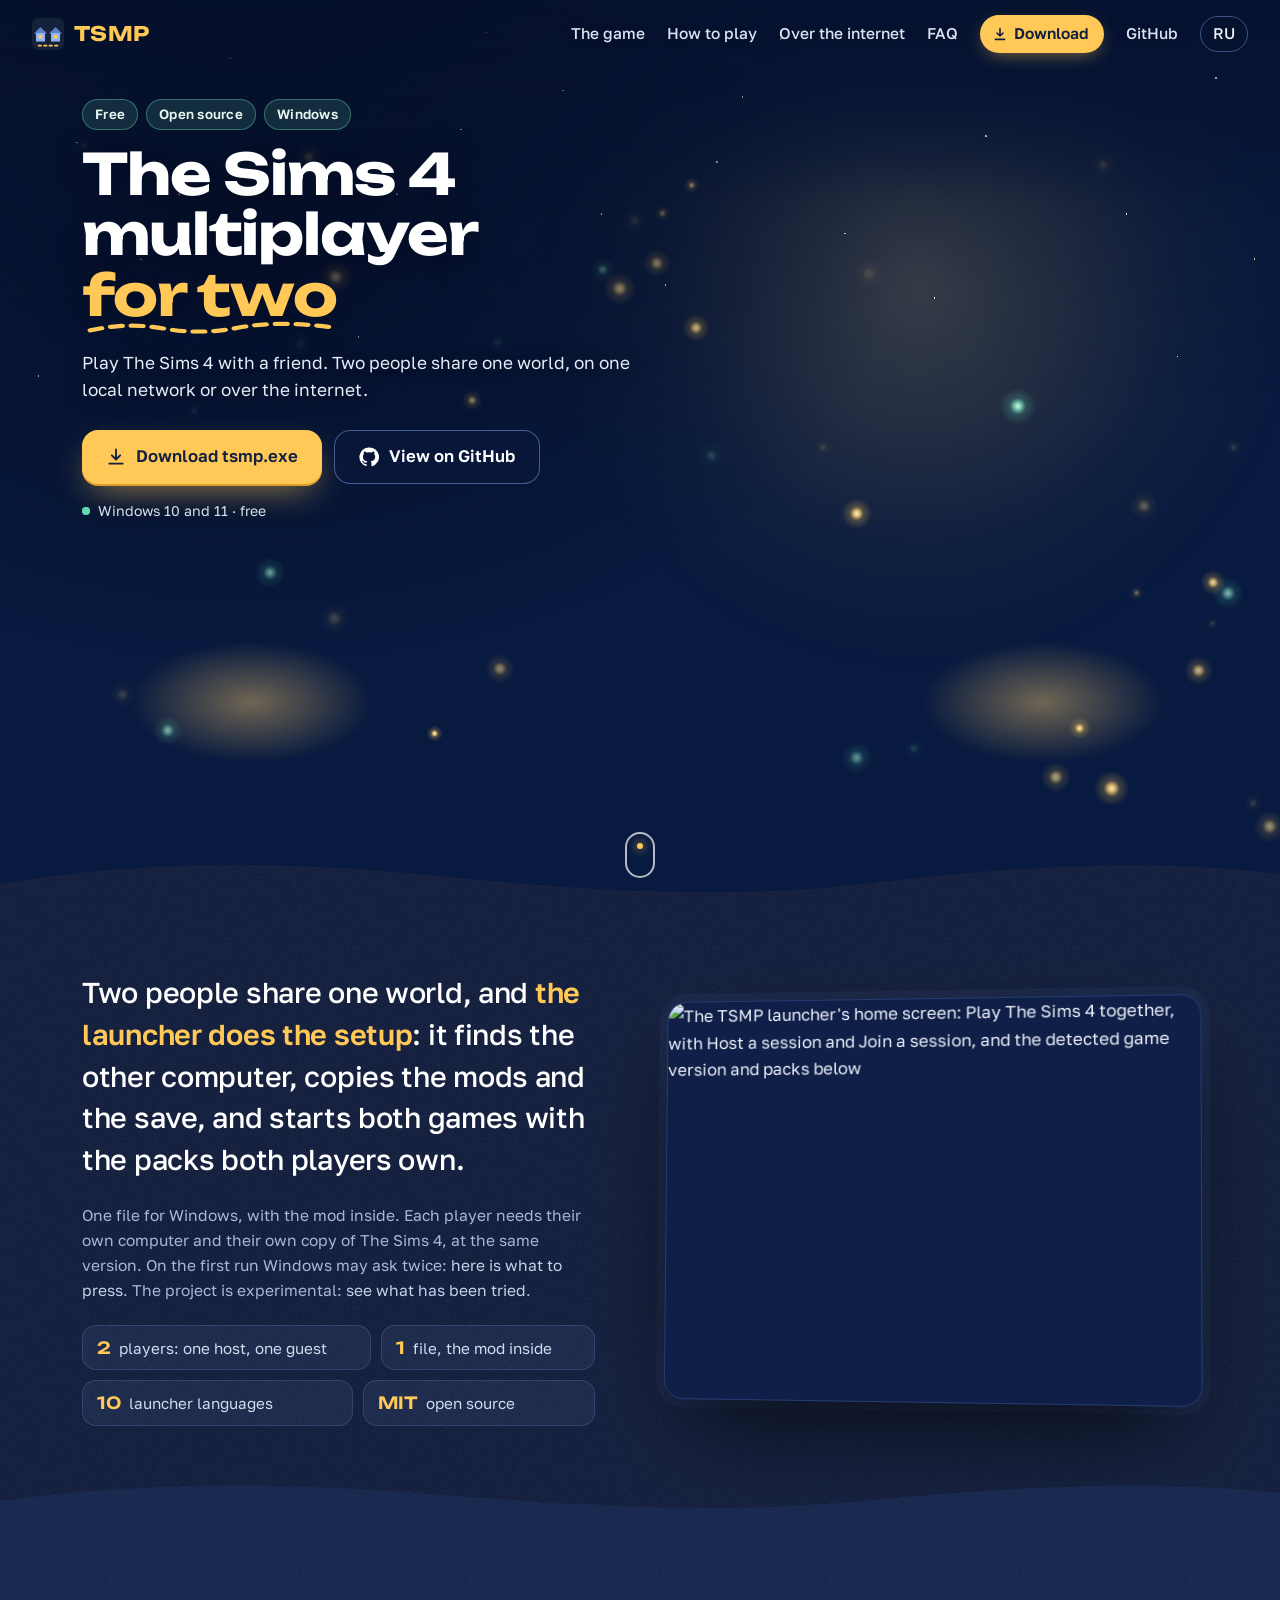
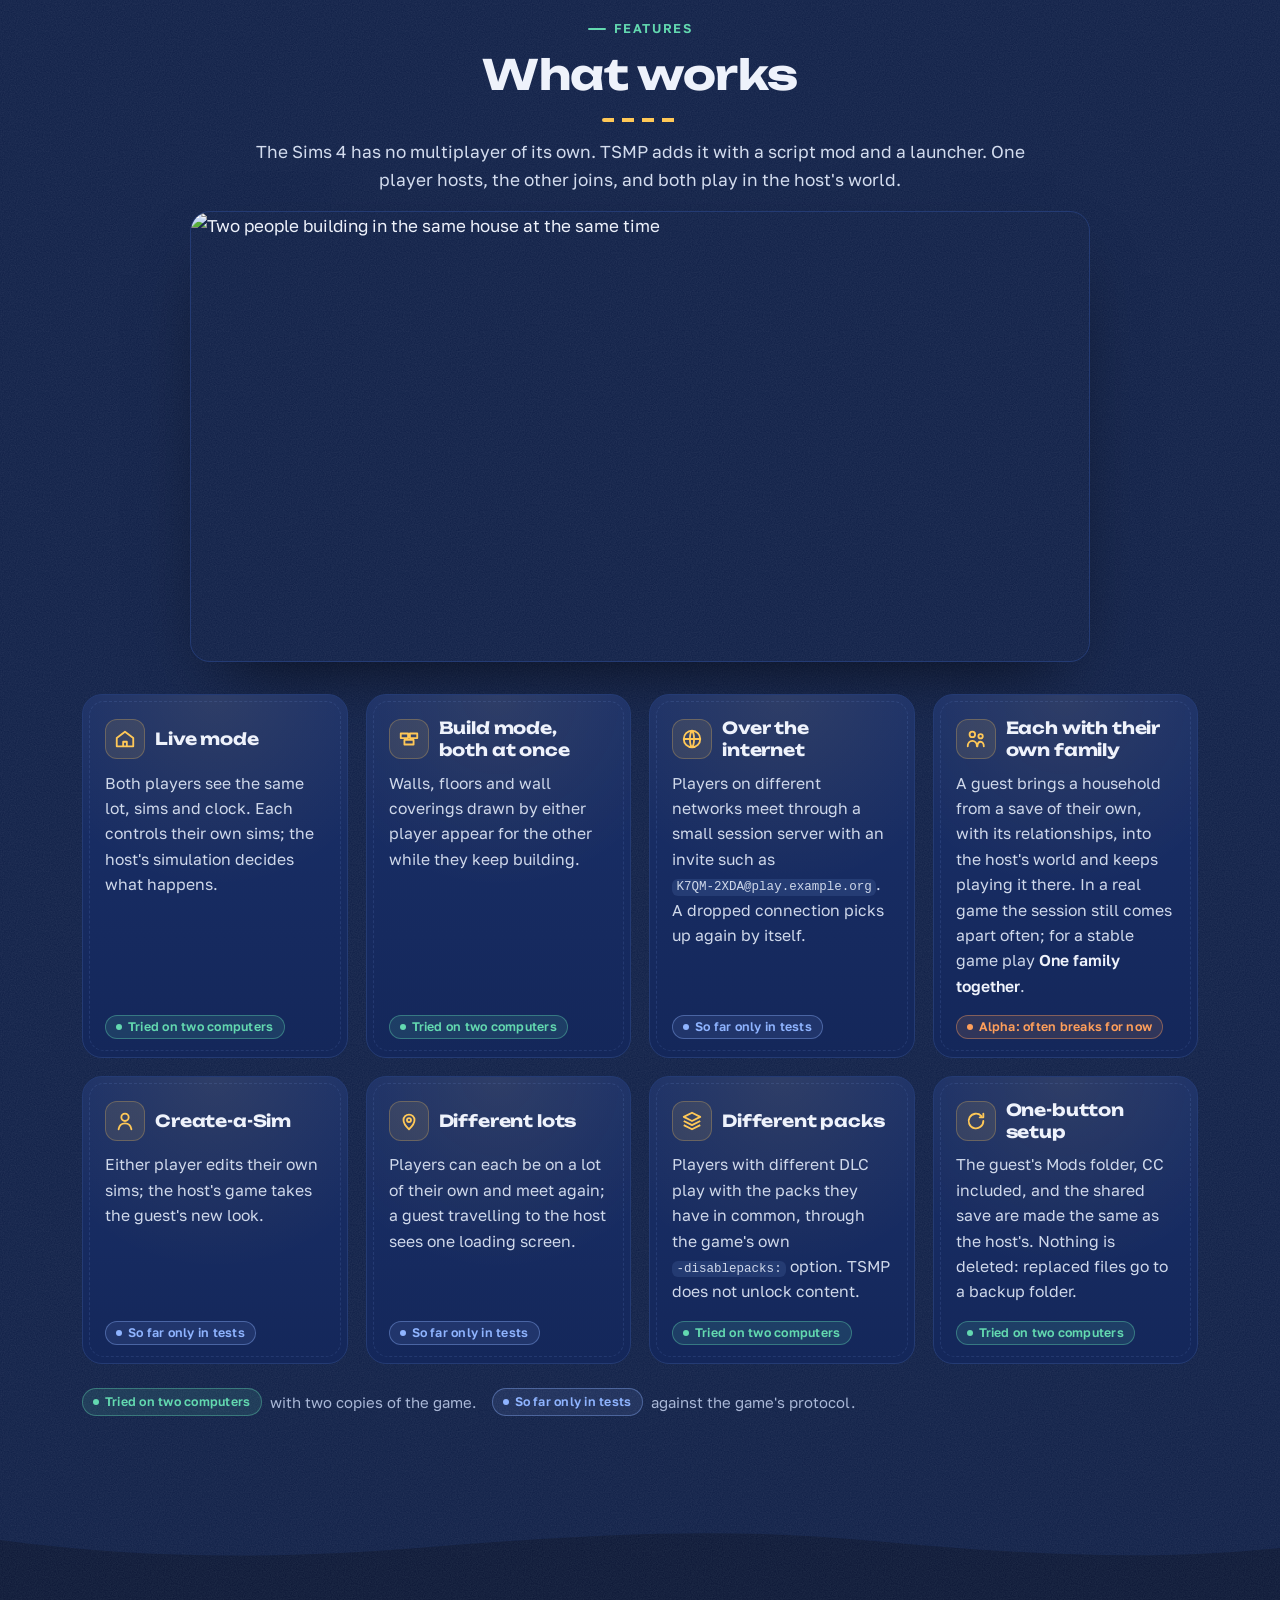
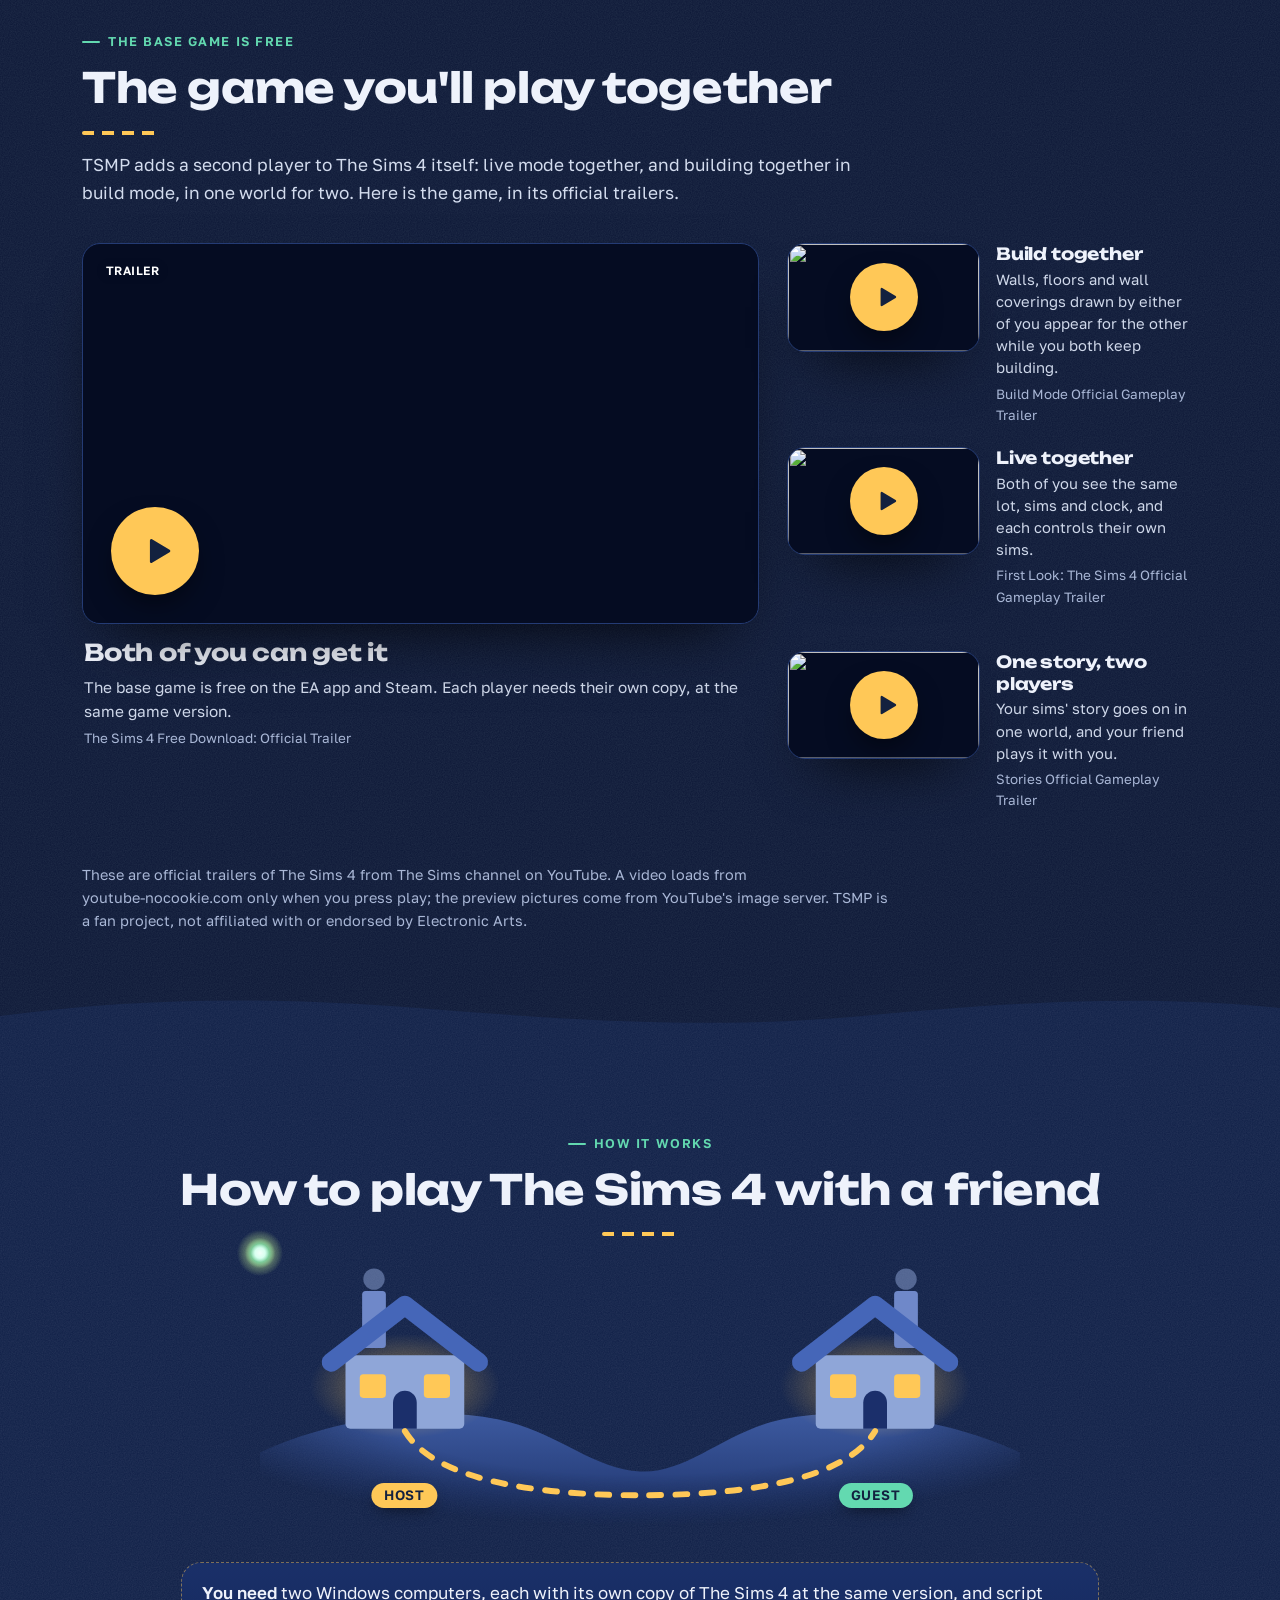
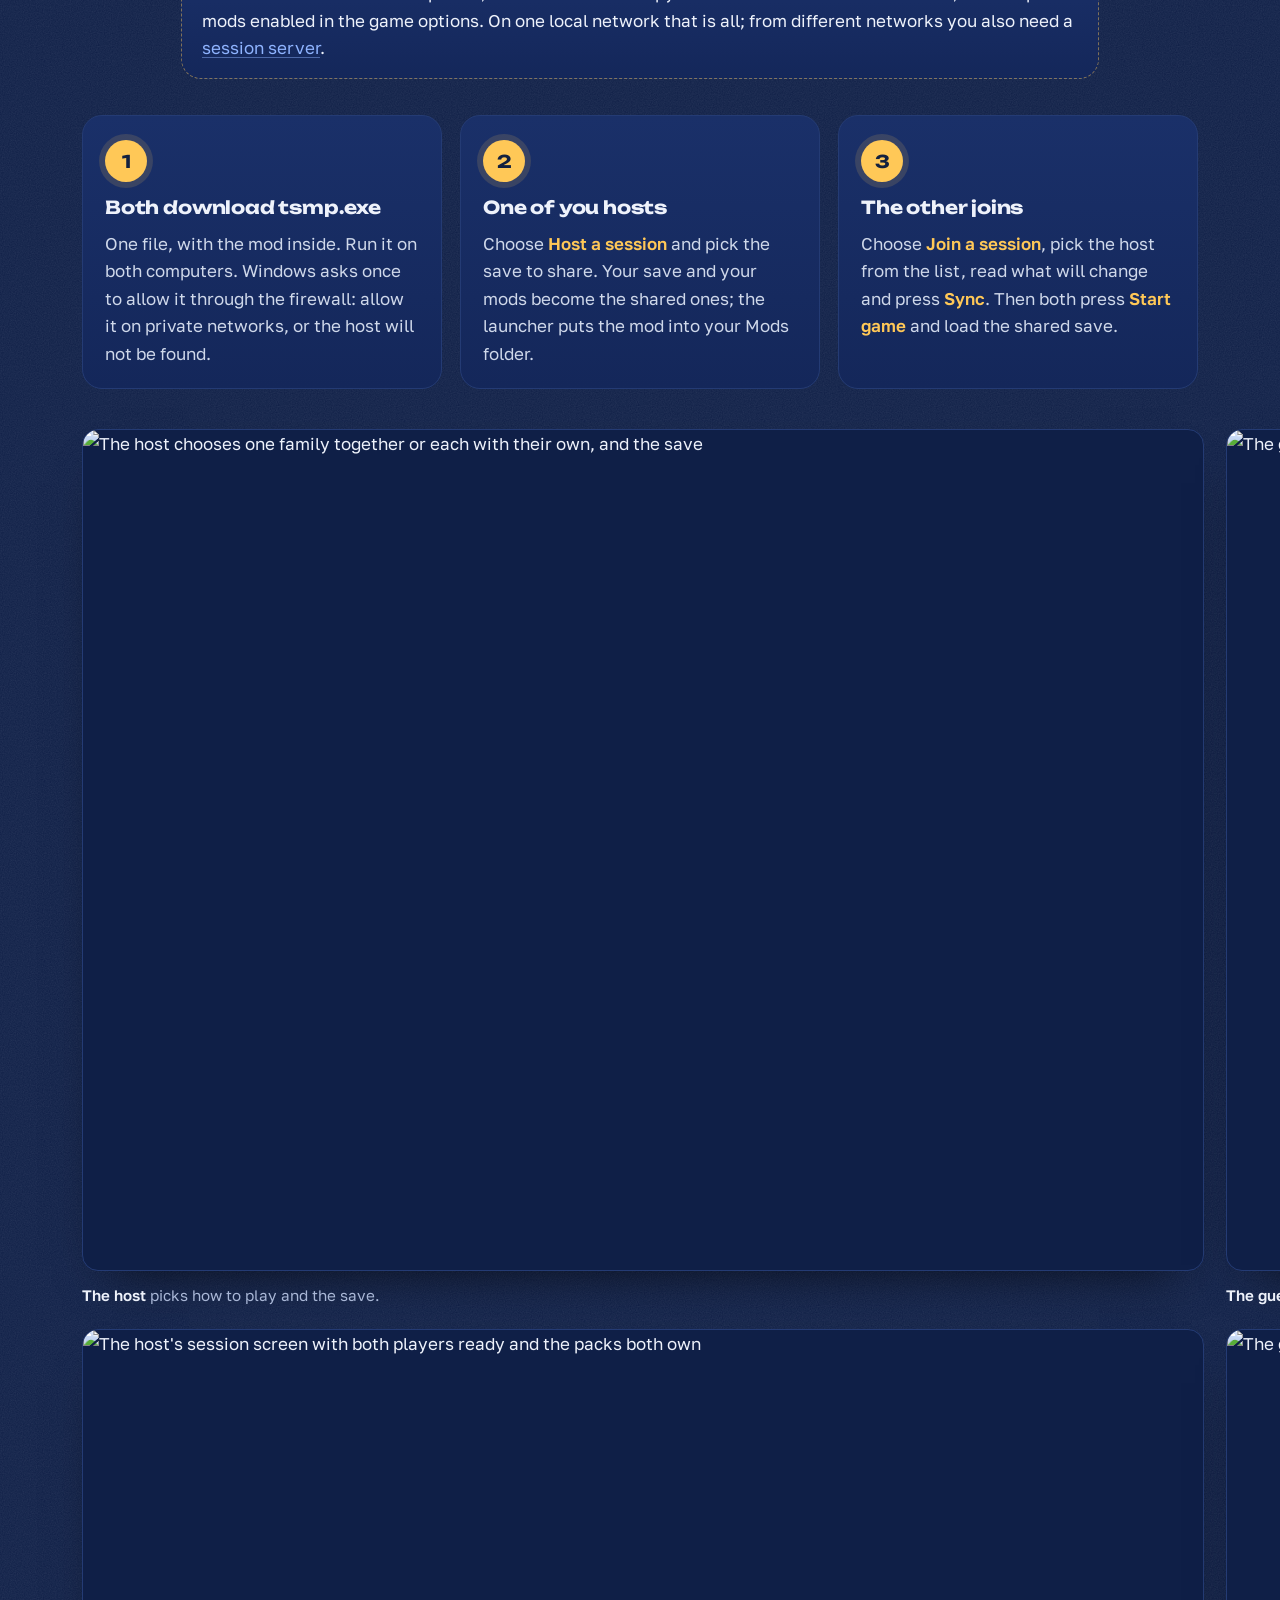
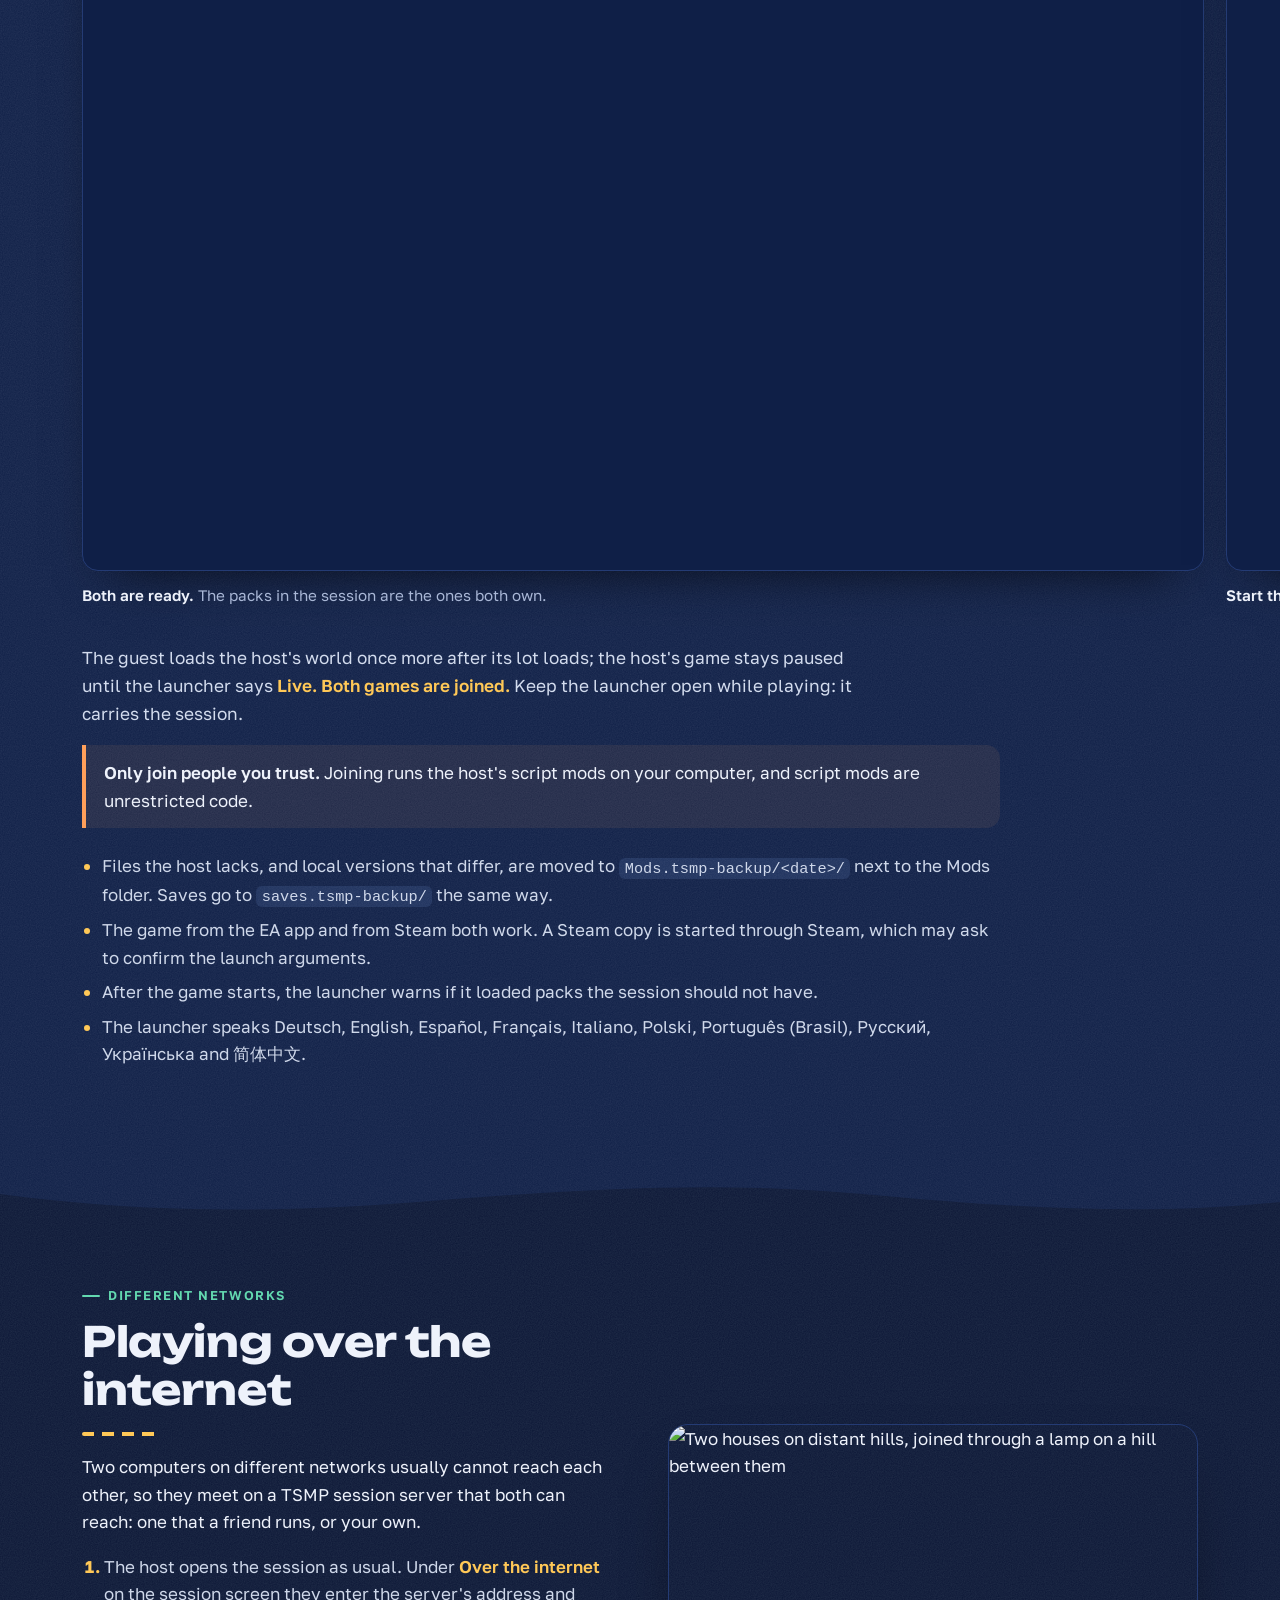
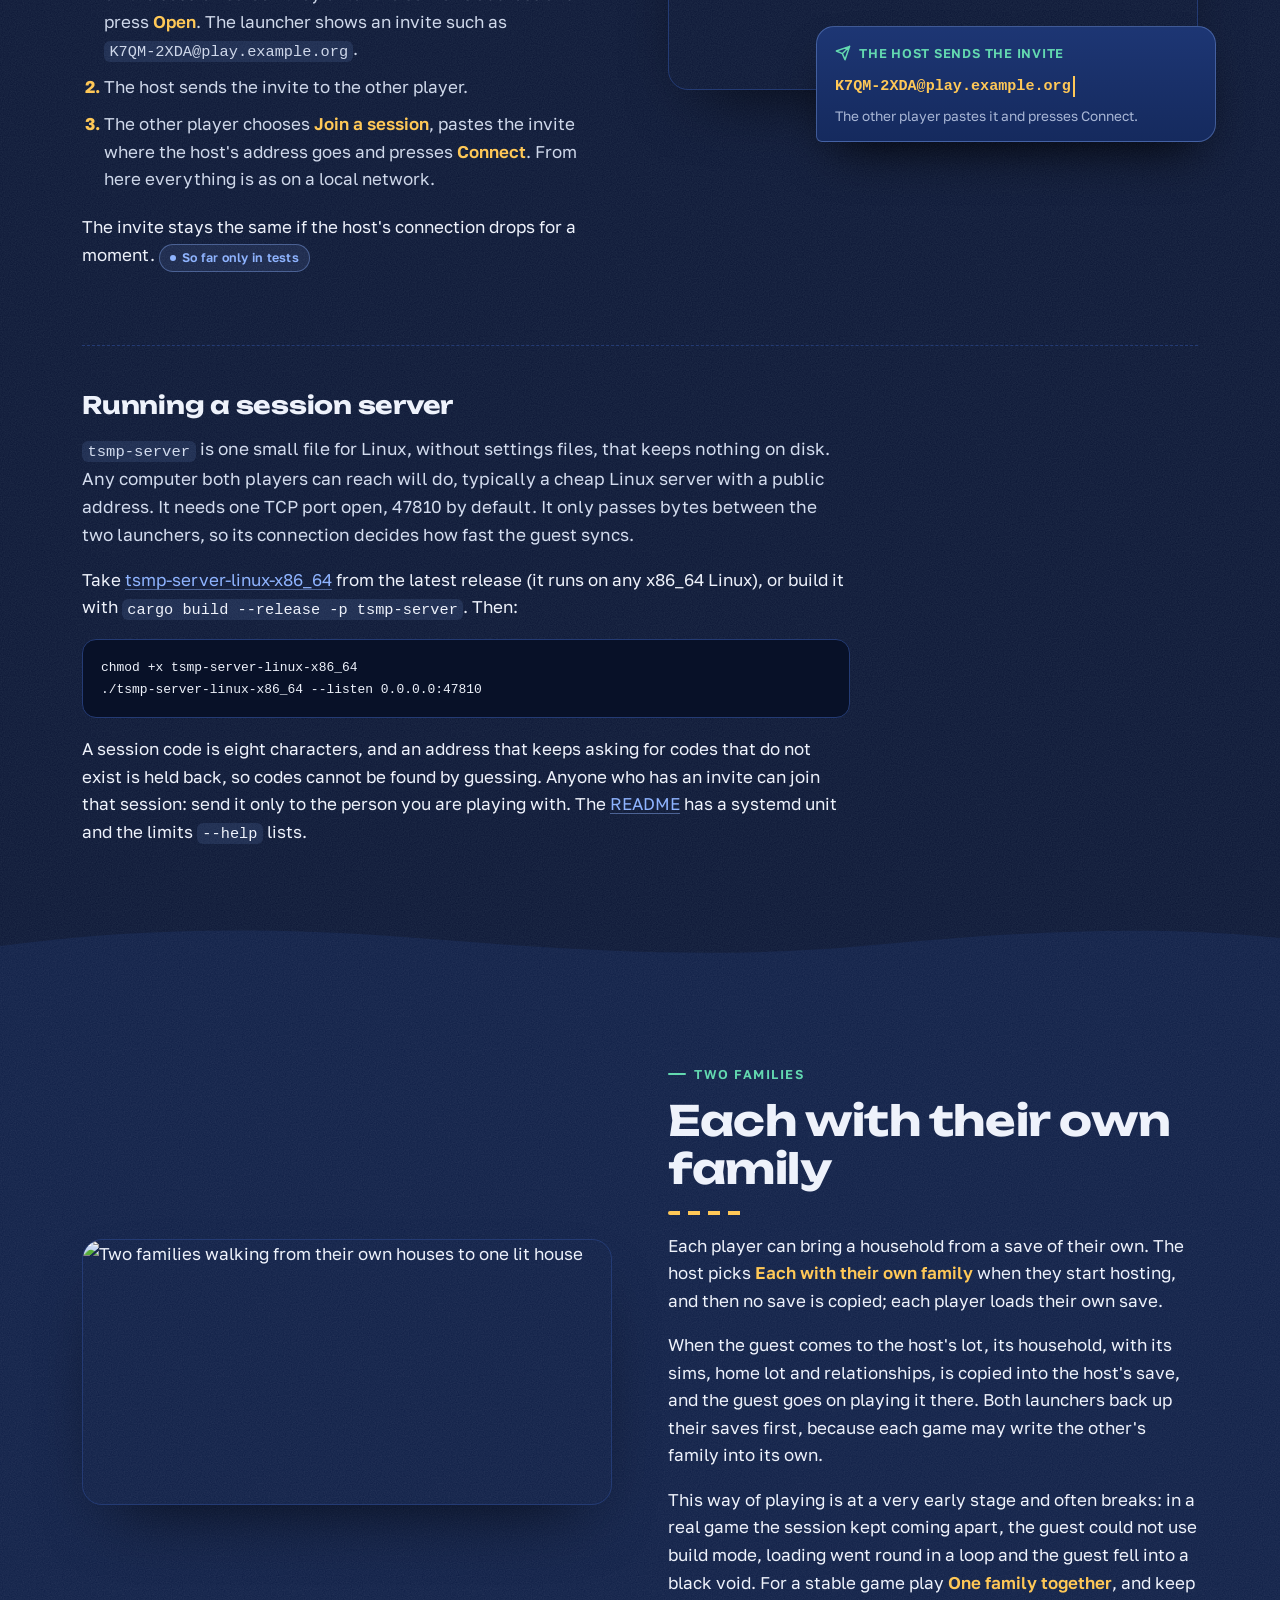
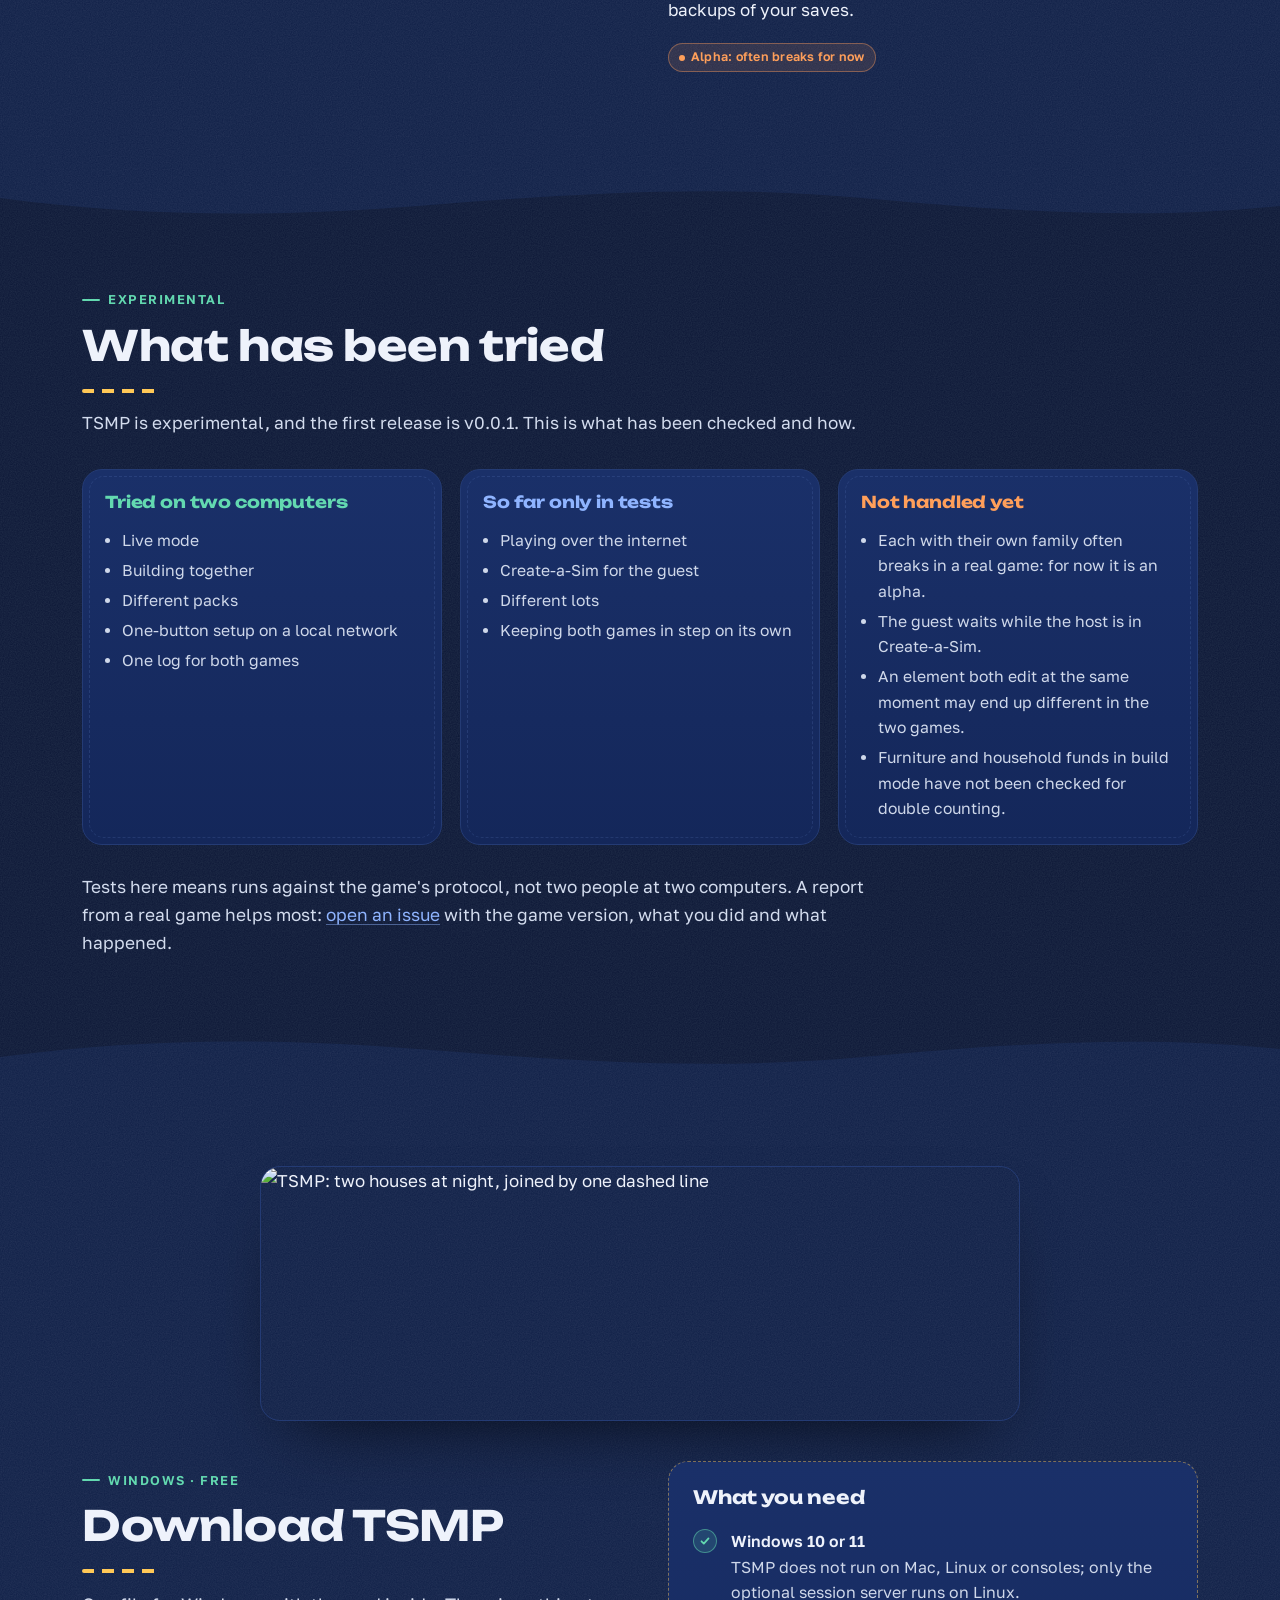
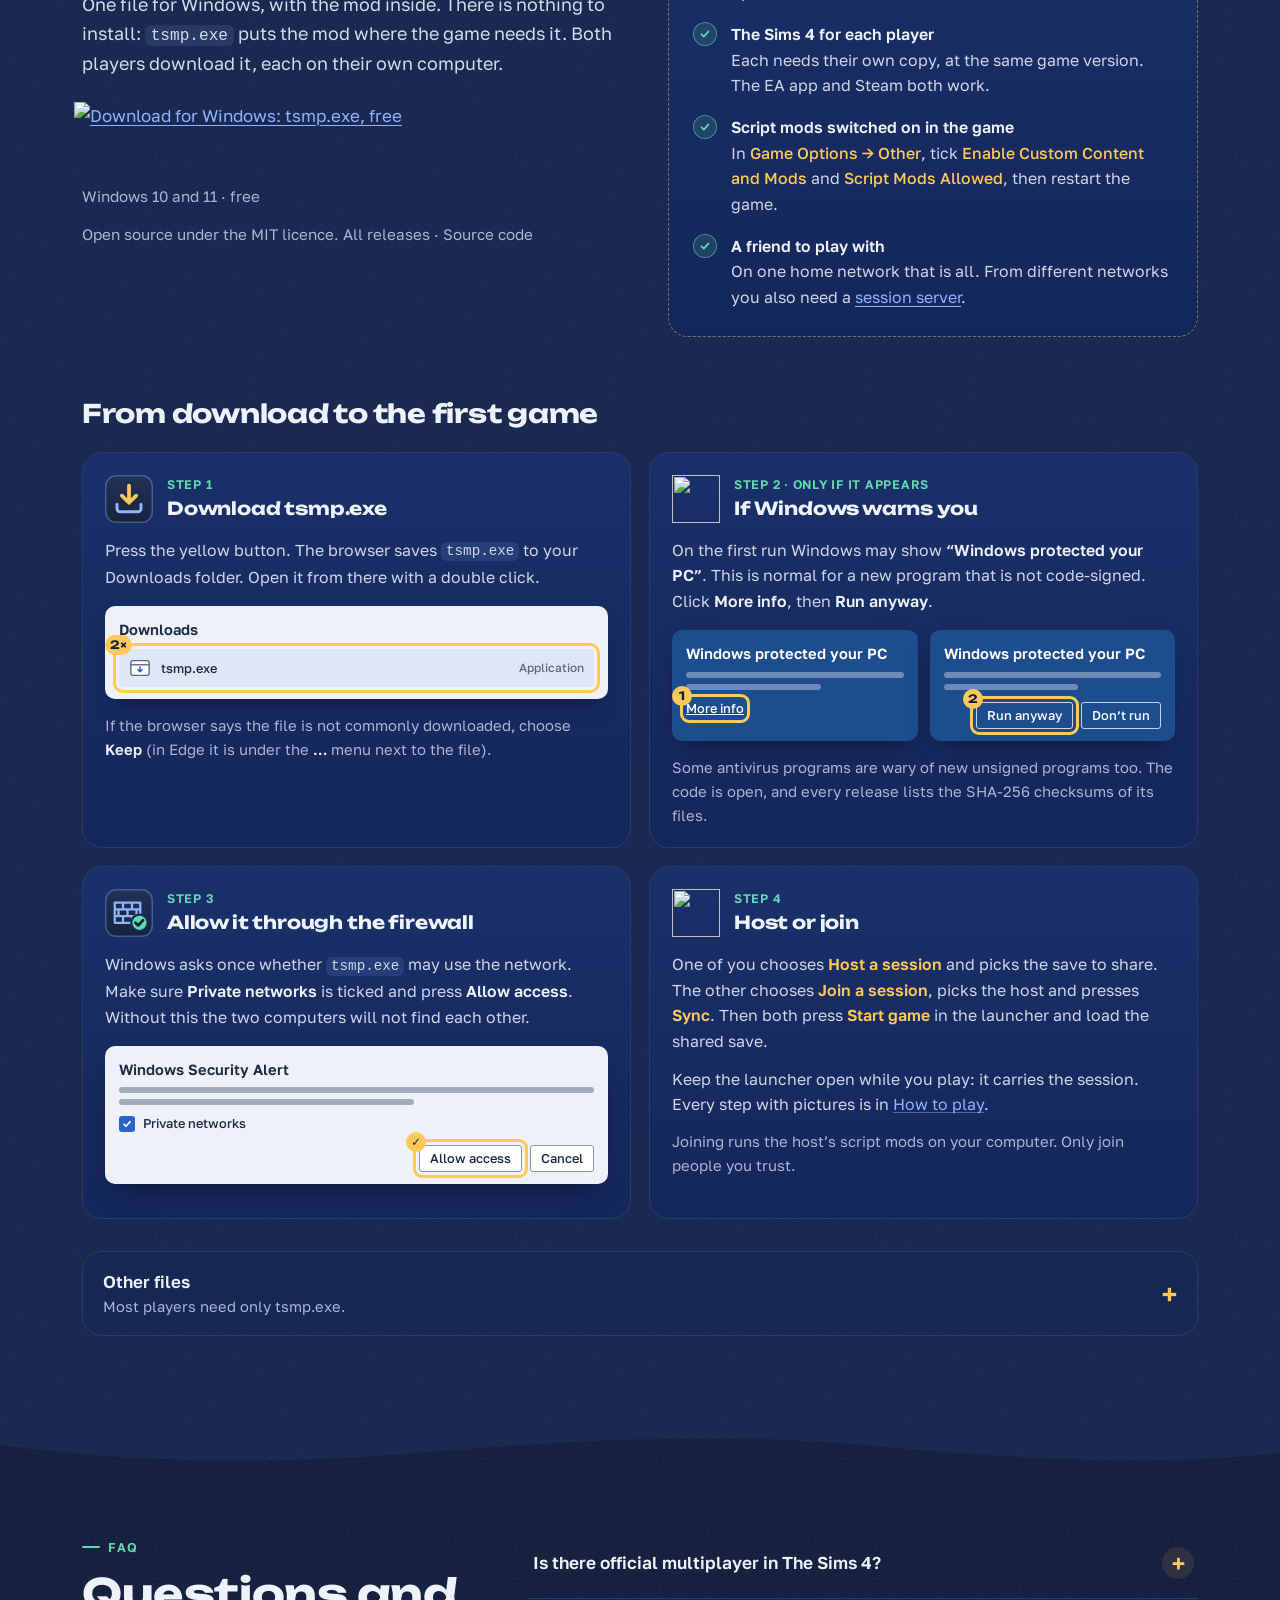
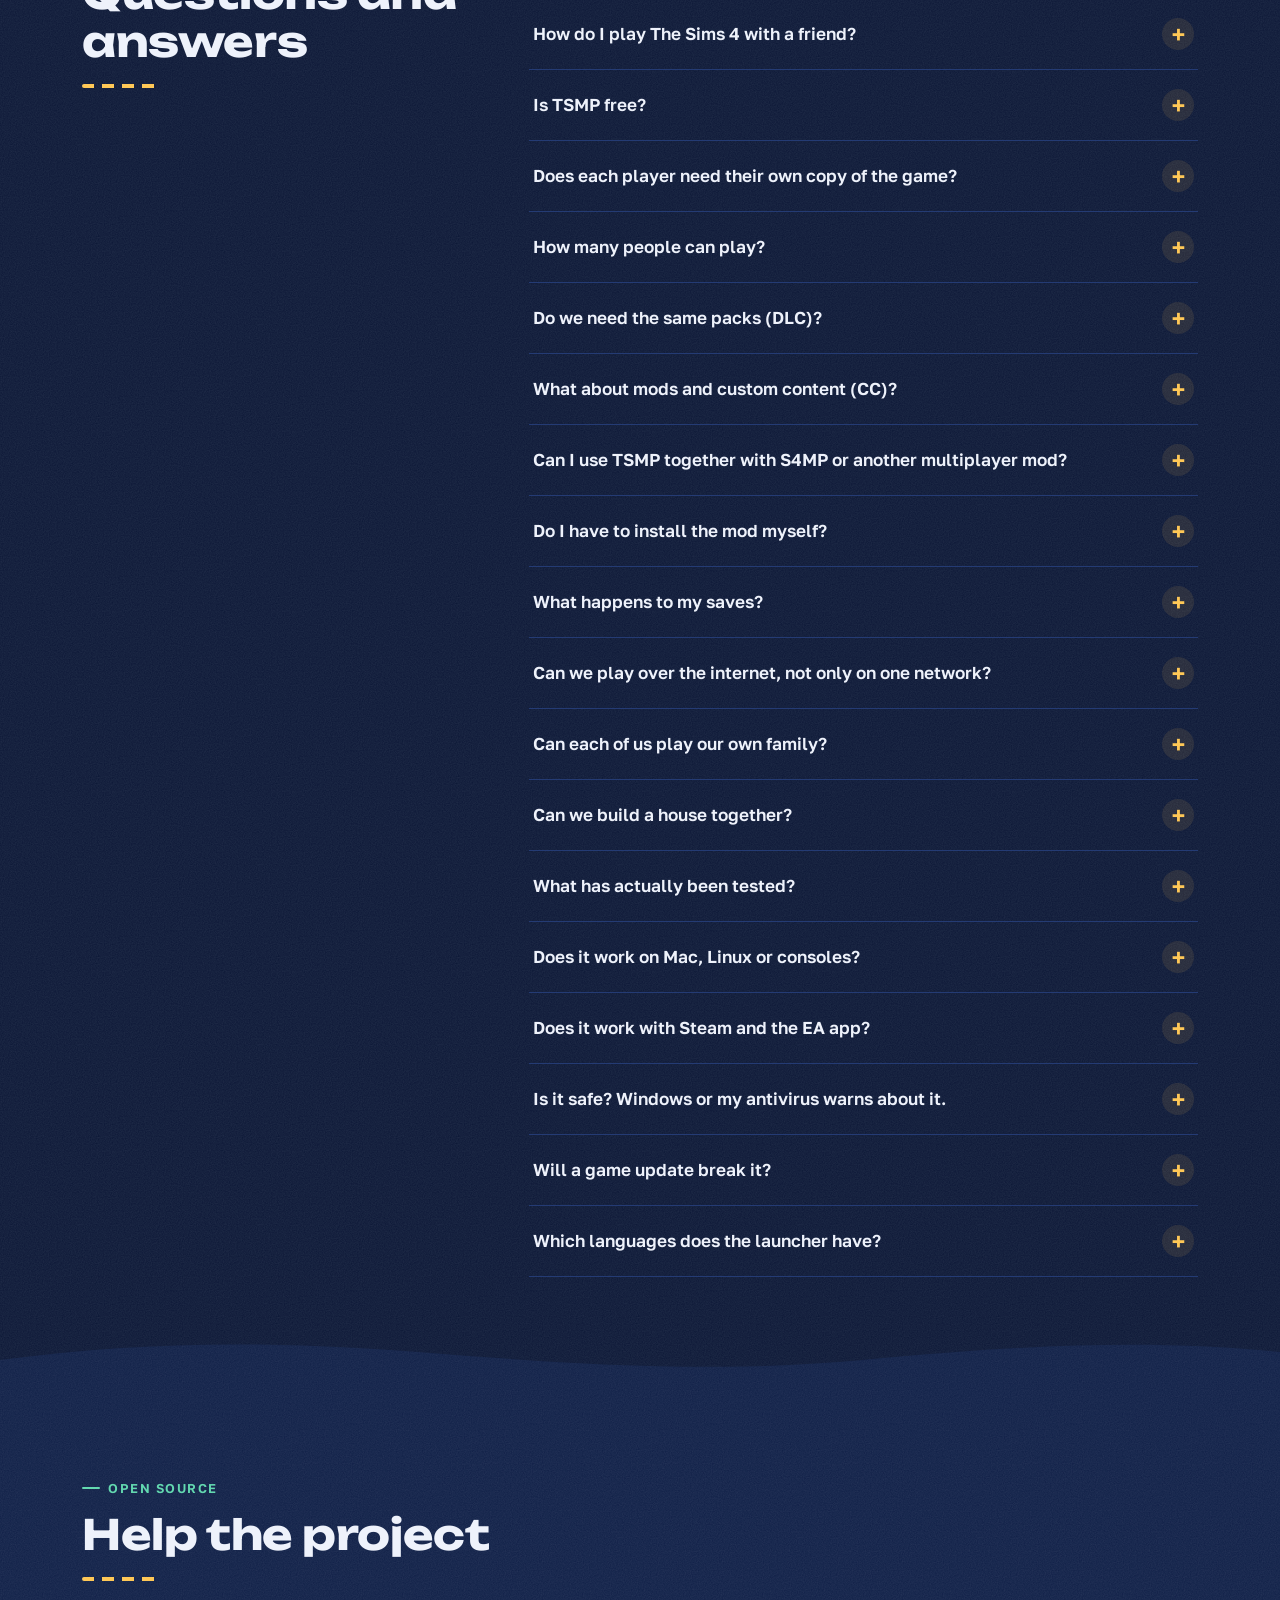
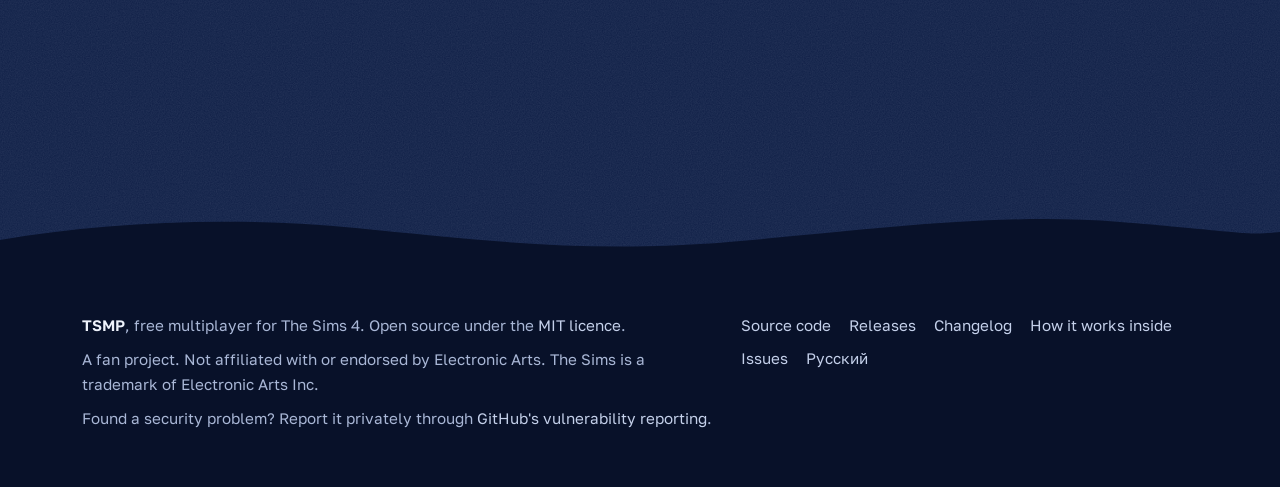
==== commit 2650f5c4: "Mark each with their own family as an alpha everywhere it is offered The first real game in this mod" ====
--- a/site/index.html
+++ b/site/index.html
@@ -81,9 +81,9 @@
     {"@type": "Question", "name": "Do I have to install the mod myself?", "acceptedAnswer": {"@type": "Answer", "text": "No. The mod is built into tsmp.exe. The launcher puts it into the host's Mods folder when hosting starts, and the guest receives it with the sync."}},
     {"@type": "Question", "name": "What happens to my saves?", "acceptedAnswer": {"@type": "Answer", "text": "When you play one family together, the host's save is copied to the guest, and the guest's saves that would be replaced go to saves.tsmp-backup/ first. In Each with their own family no save is copied, and both launchers back up their saves before the session, because each game may write the other's family into its own."}},
     {"@type": "Question", "name": "Can we play over the internet, not only on one network?", "acceptedAnswer": {"@type": "Answer", "text": "Yes, through a TSMP session server that both players can reach: one a friend runs, or your own (tsmp-server, a small Linux program that needs one TCP port, 47810 by default). The host gets an invite such as K7QM-2XDA@play.example.org and sends it to the other player. This part is new and so far has been tried only against the game's protocol in tests."}},
-    {"@type": "Question", "name": "Can each of us play our own family?", "acceptedAnswer": {"@type": "Answer", "text": "Yes. With Each with their own family, the guest brings a household from a save of their own, with its relationships, into the host's world and keeps playing it there. This is new and so far tried only in tests."}},
+    {"@type": "Question", "name": "Can each of us play our own family?", "acceptedAnswer": {"@type": "Answer", "text": "Yes. With Each with their own family, the guest brings a household from a save of their own, with its relationships, into the host's world and keeps playing it there. But for now this mode is an alpha and often breaks: the session can come apart, the guest may be unable to build, loading can repeat in a loop, and the guest can fall into a black void. For a stable game play One family together."}},
     {"@type": "Question", "name": "Can we build a house together?", "acceptedAnswer": {"@type": "Answer", "text": "Yes, on a game version whose addresses are in the repository (now 1.129.39.1030); the launcher's home screen says whether building together is ready for yours. In build mode, walls, floors and wall coverings drawn by either player appear for the other while both keep building. This was tried on two computers. Furniture and household funds in build mode have not yet been checked for double counting, and an element both edit at the same moment may end up different in the two games."}},
-    {"@type": "Question", "name": "What has actually been tested?", "acceptedAnswer": {"@type": "Answer", "text": "Tried with two computers and two copies of the game: live mode, building together, different packs and the one-button setup on a local network. So far only in tests against the game's protocol: playing over the internet, families of their own, Create-a-Sim for the guest and different lots. The project is experimental; reports from your games are welcome."}},
+    {"@type": "Question", "name": "What has actually been tested?", "acceptedAnswer": {"@type": "Answer", "text": "Tried with two computers and two copies of the game: live mode, building together, different packs and the one-button setup on a local network. Each with their own family was also tried with two computers and often breaks for now: it is an alpha. So far only in tests against the game's protocol: playing over the internet, Create-a-Sim for the guest and different lots. The project is experimental; reports from your games are welcome."}},
     {"@type": "Question", "name": "Does it work on Mac, Linux or consoles?", "acceptedAnswer": {"@type": "Answer", "text": "No. The launcher and the mod are for The Sims 4 on Windows only. Only the optional session server runs on Linux."}},
     {"@type": "Question", "name": "Does it work with Steam and the EA app?", "acceptedAnswer": {"@type": "Answer", "text": "Yes. The launcher finds the game installed by either. A Steam copy is started through Steam, which may ask you to confirm the launch arguments."}},
     {"@type": "Question", "name": "Is it safe? Windows or my antivirus warns about it.", "acceptedAnswer": {"@type": "Answer", "text": "The code is open, and every release lists the SHA-256 checksums of its files. The release files are not code-signed, so Windows may warn the first time; you can also build everything from source. Windows asks once to allow tsmp.exe through the firewall: allow it on private networks, or the host will not be found. Joining runs the host's script mods on your computer, and script mods are unrestricted code. Only join people you trust."}},
@@ -199,8 +199,8 @@
       </article>
       <article class="card" data-tilt>
         <h3><svg viewBox="0 0 24 24" fill="none" stroke="currentColor" stroke-width="2" stroke-linecap="round" aria-hidden="true"><circle cx="8" cy="7" r="3"/><circle cx="17" cy="9" r="2.4"/><path d="M3 20c0-3.3 2.2-6 5-6s5 2.7 5 6M13.5 20c.2-2.8 1.6-5 3.5-5s3.5 2.2 3.5 5"/></svg>Each with their own family</h3>
-        <p>A guest brings a household from a save of their own, with its relationships, into the host's world and keeps playing it there.</p>
-        <span class="tag test">So far only in tests</span>
+        <p>A guest brings a household from a save of their own, with its relationships, into the host's world and keeps playing it there. In a real game the session still comes apart often; for a stable game play <b>One family together</b>.</p>
+        <span class="tag" style="color:var(--orange);background:rgba(255,159,90,.12);border:1px solid rgba(255,159,90,.4)">Alpha: often breaks for now</span>
       </article>
       <article class="card" data-tilt>
         <h3><svg viewBox="0 0 24 24" fill="none" stroke="currentColor" stroke-width="2" stroke-linecap="round" aria-hidden="true"><circle cx="12" cy="8" r="4"/><path d="M5 21c.6-4 3.3-6.5 7-6.5s6.4 2.5 7 6.5"/></svg>Create-a-Sim</h3>
@@ -423,7 +423,8 @@
         <h2 id="families-h" class="sec-h">Each with their own family</h2>
         <p>Each player can bring a household from a save of their own. The host picks <span class="ui">Each with their own family</span> when they start hosting, and then no save is copied; each player loads their own save.</p>
         <p>When the guest comes to the host's lot, its household, with its sims, home lot and relationships, is copied into the host's save, and the guest goes on playing it there. Both launchers back up their saves first, because each game may write the other's family into its own.</p>
-        <p><span class="tag test">So far only in tests</span></p>
+        <p>This way of playing is at a very early stage and often breaks: in a real game the session kept coming apart, the guest could not use build mode, loading went round in a loop and the guest fell into a black void. For a stable game play <span class="ui">One family together</span>, and keep backups of your saves.</p>
+        <p><span class="tag" style="color:var(--orange);background:rgba(255,159,90,.12);border:1px solid rgba(255,159,90,.4)">Alpha: often breaks for now</span></p>
       </div>
     </div>
   </div>
@@ -451,7 +452,6 @@
         <h3>So far only in tests</h3>
         <ul>
           <li>Playing over the internet</li>
-          <li>Families of their own</li>
           <li>Create-a-Sim for the guest</li>
           <li>Different lots</li>
           <li>Keeping both games in step on its own</li>
@@ -460,6 +460,7 @@
       <div class="card todo">
         <h3>Not handled yet</h3>
         <ul>
+          <li>Each with their own family often breaks in a real game: for now it is an alpha.</li>
           <li>The guest waits while the host is in Create-a-Sim.</li>
           <li>An element both edit at the same moment may end up different in the two games.</li>
           <li>Furniture and household funds in build mode have not been checked for double counting.</li>
@@ -604,7 +605,7 @@
       </details>
       <details>
         <summary><h3>Can each of us play our own family?</h3></summary>
-        <div class="a"><p>Yes. With <b>Each with their own family</b>, the guest brings a household from a save of their own, with its relationships, into the host's world and keeps playing it there. This is new and so far tried only in tests.</p></div>
+        <div class="a"><p>Yes. With <b>Each with their own family</b>, the guest brings a household from a save of their own, with its relationships, into the host's world and keeps playing it there. But for now this mode is an alpha and often breaks: the session can come apart, the guest may be unable to build, loading can repeat in a loop, and the guest can fall into a black void. For a stable game play <b>One family together</b>.</p></div>
       </details>
       <details>
         <summary><h3>Can we build a house together?</h3></summary>
@@ -612,7 +613,7 @@
       </details>
       <details>
         <summary><h3>What has actually been tested?</h3></summary>
-        <div class="a"><p>Tried with two computers and two copies of the game: live mode, building together, different packs and the one-button setup on a local network. So far only in tests against the game's protocol: playing over the internet, families of their own, Create-a-Sim for the guest and different lots. The project is experimental; reports from your games are welcome.</p></div>
+        <div class="a"><p>Tried with two computers and two copies of the game: live mode, building together, different packs and the one-button setup on a local network. Each with their own family was also tried with two computers and often breaks for now: it is an alpha. So far only in tests against the game's protocol: playing over the internet, Create-a-Sim for the guest and different lots. The project is experimental; reports from your games are welcome.</p></div>
       </details>
       <details>
         <summary><h3>Does it work on Mac, Linux or consoles?</h3></summary>
